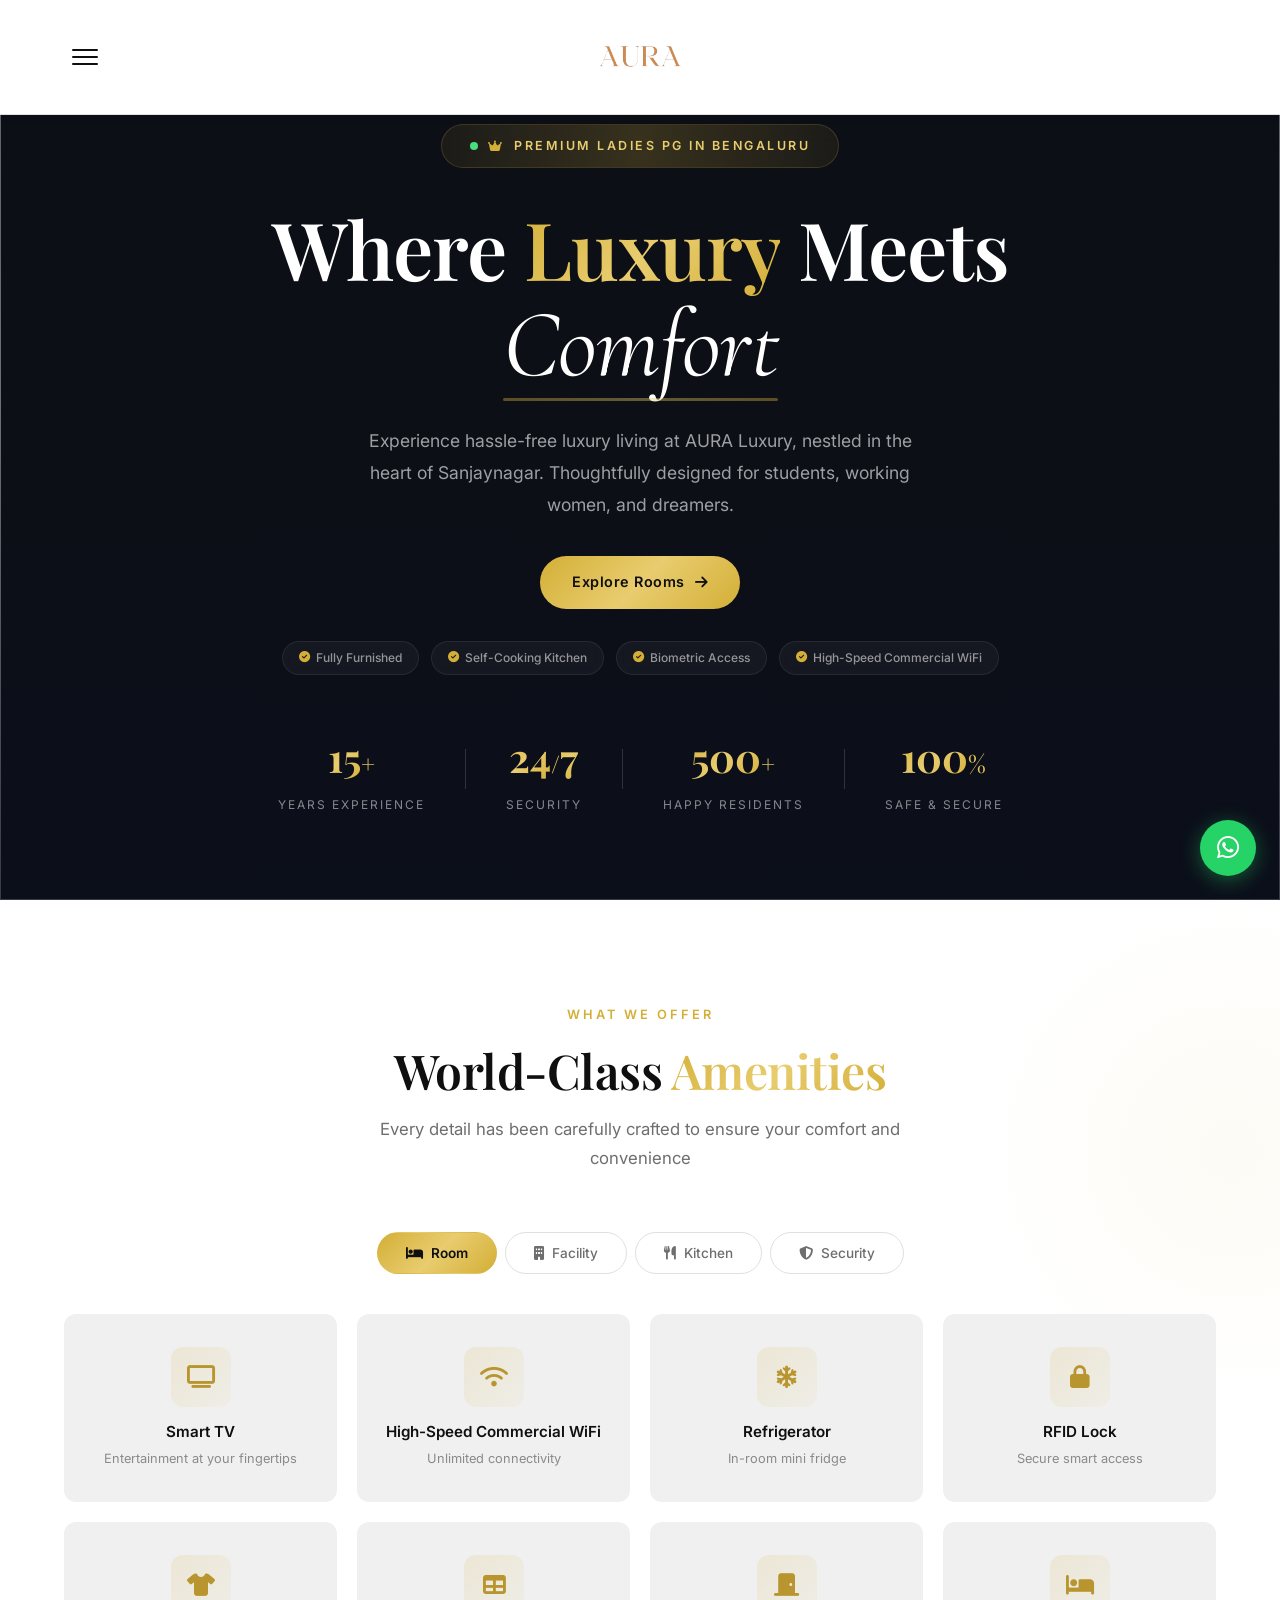
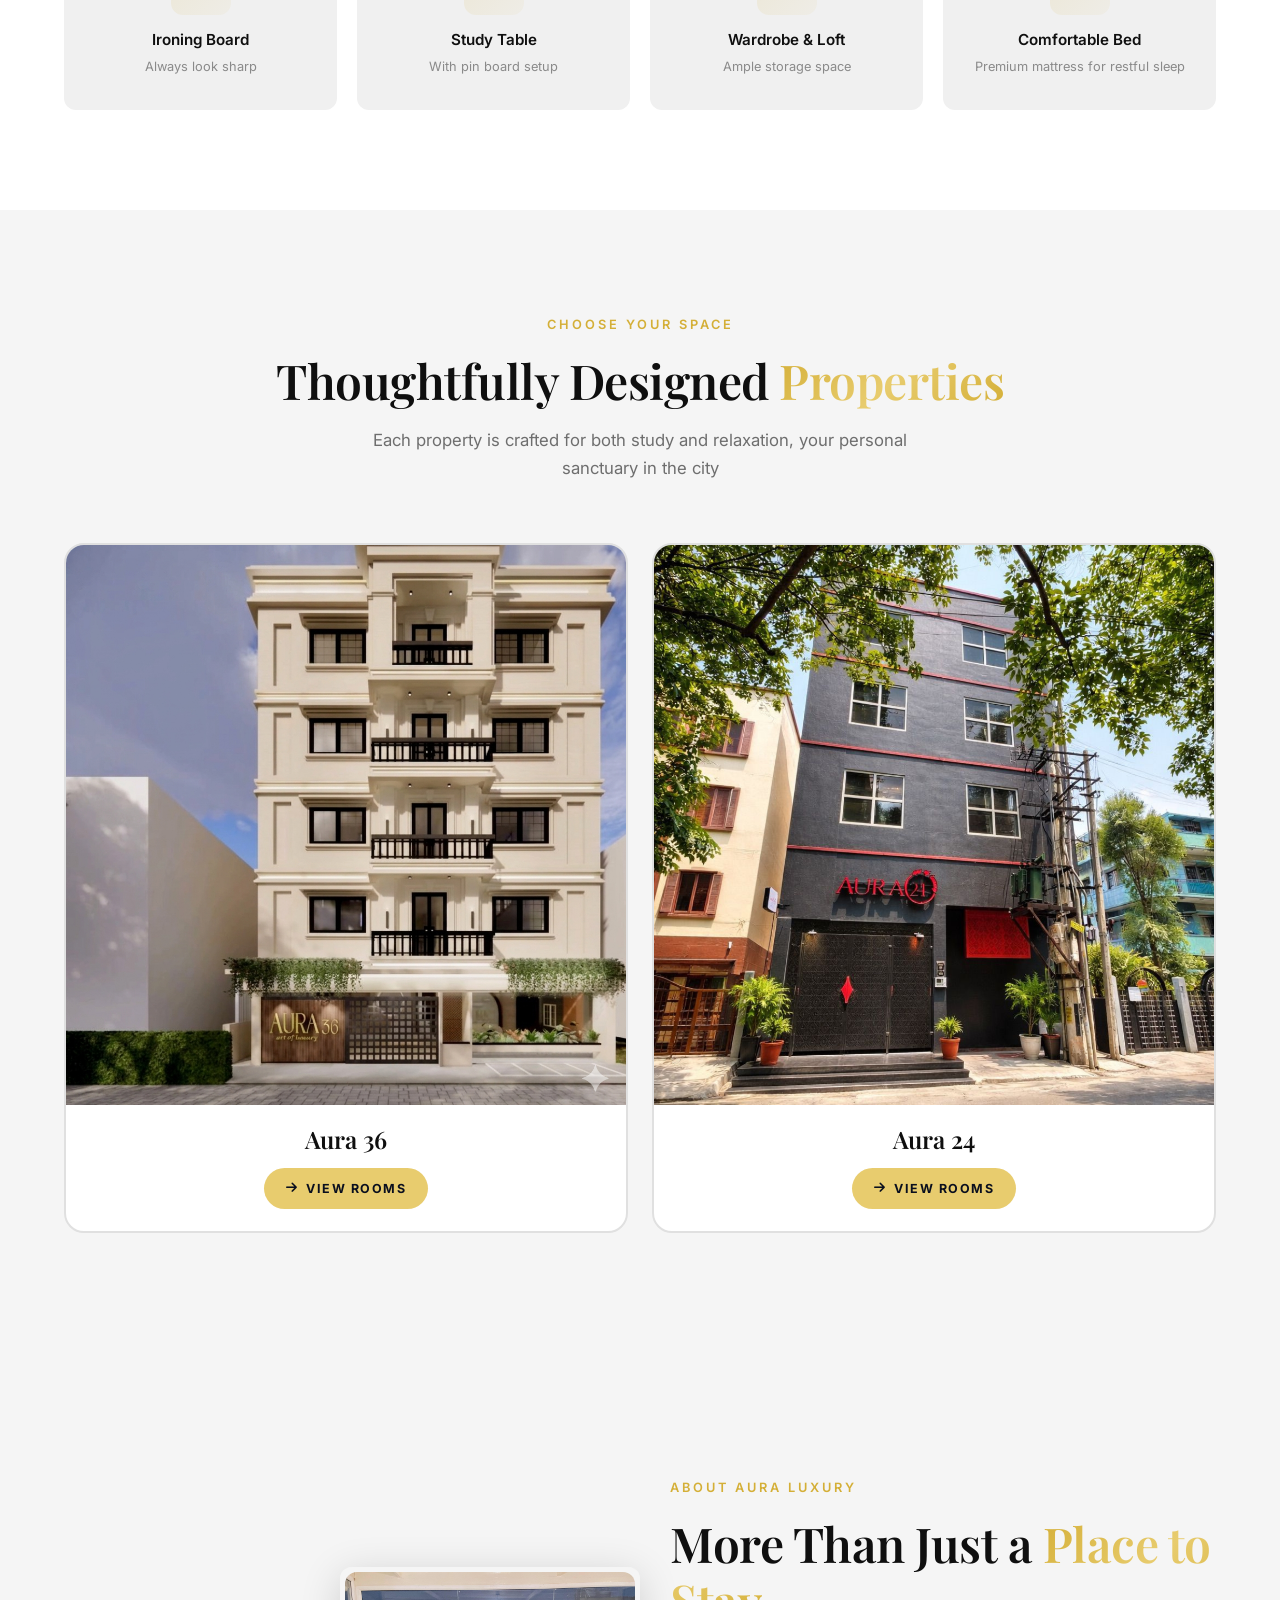
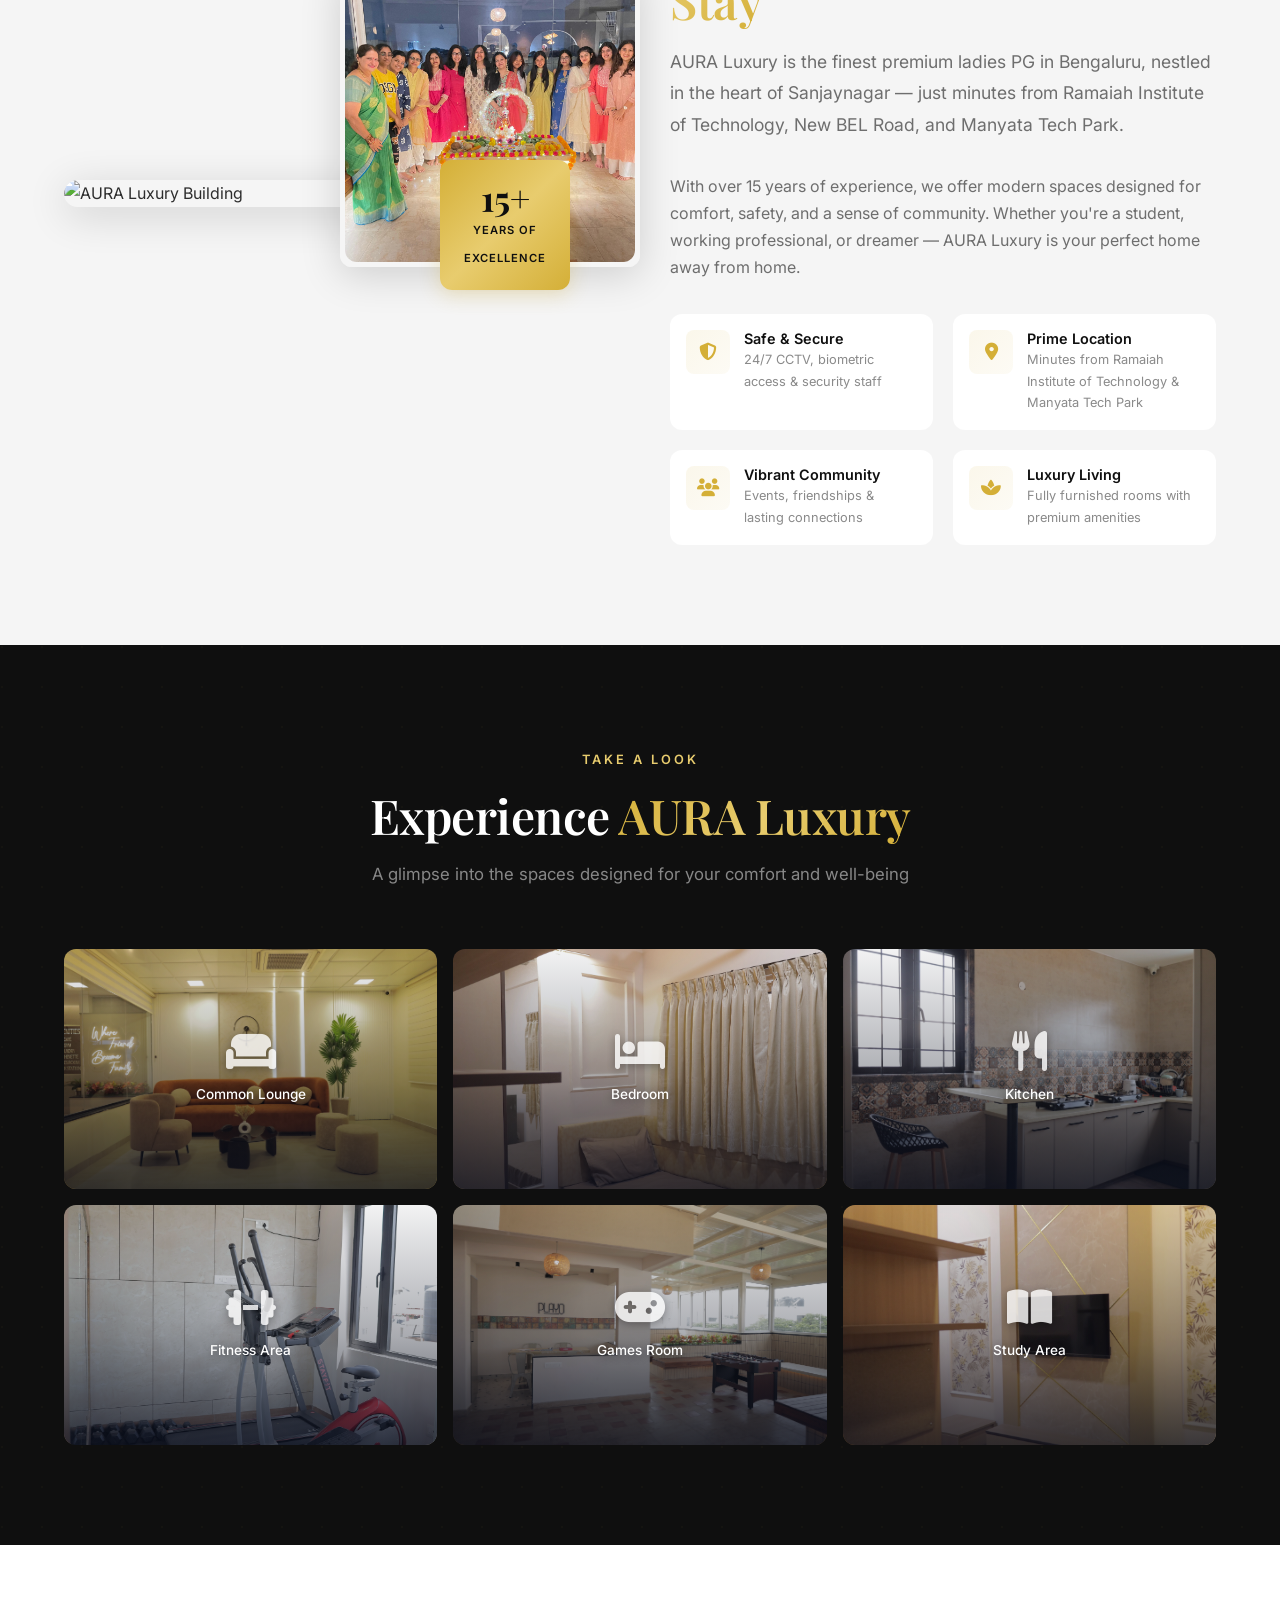
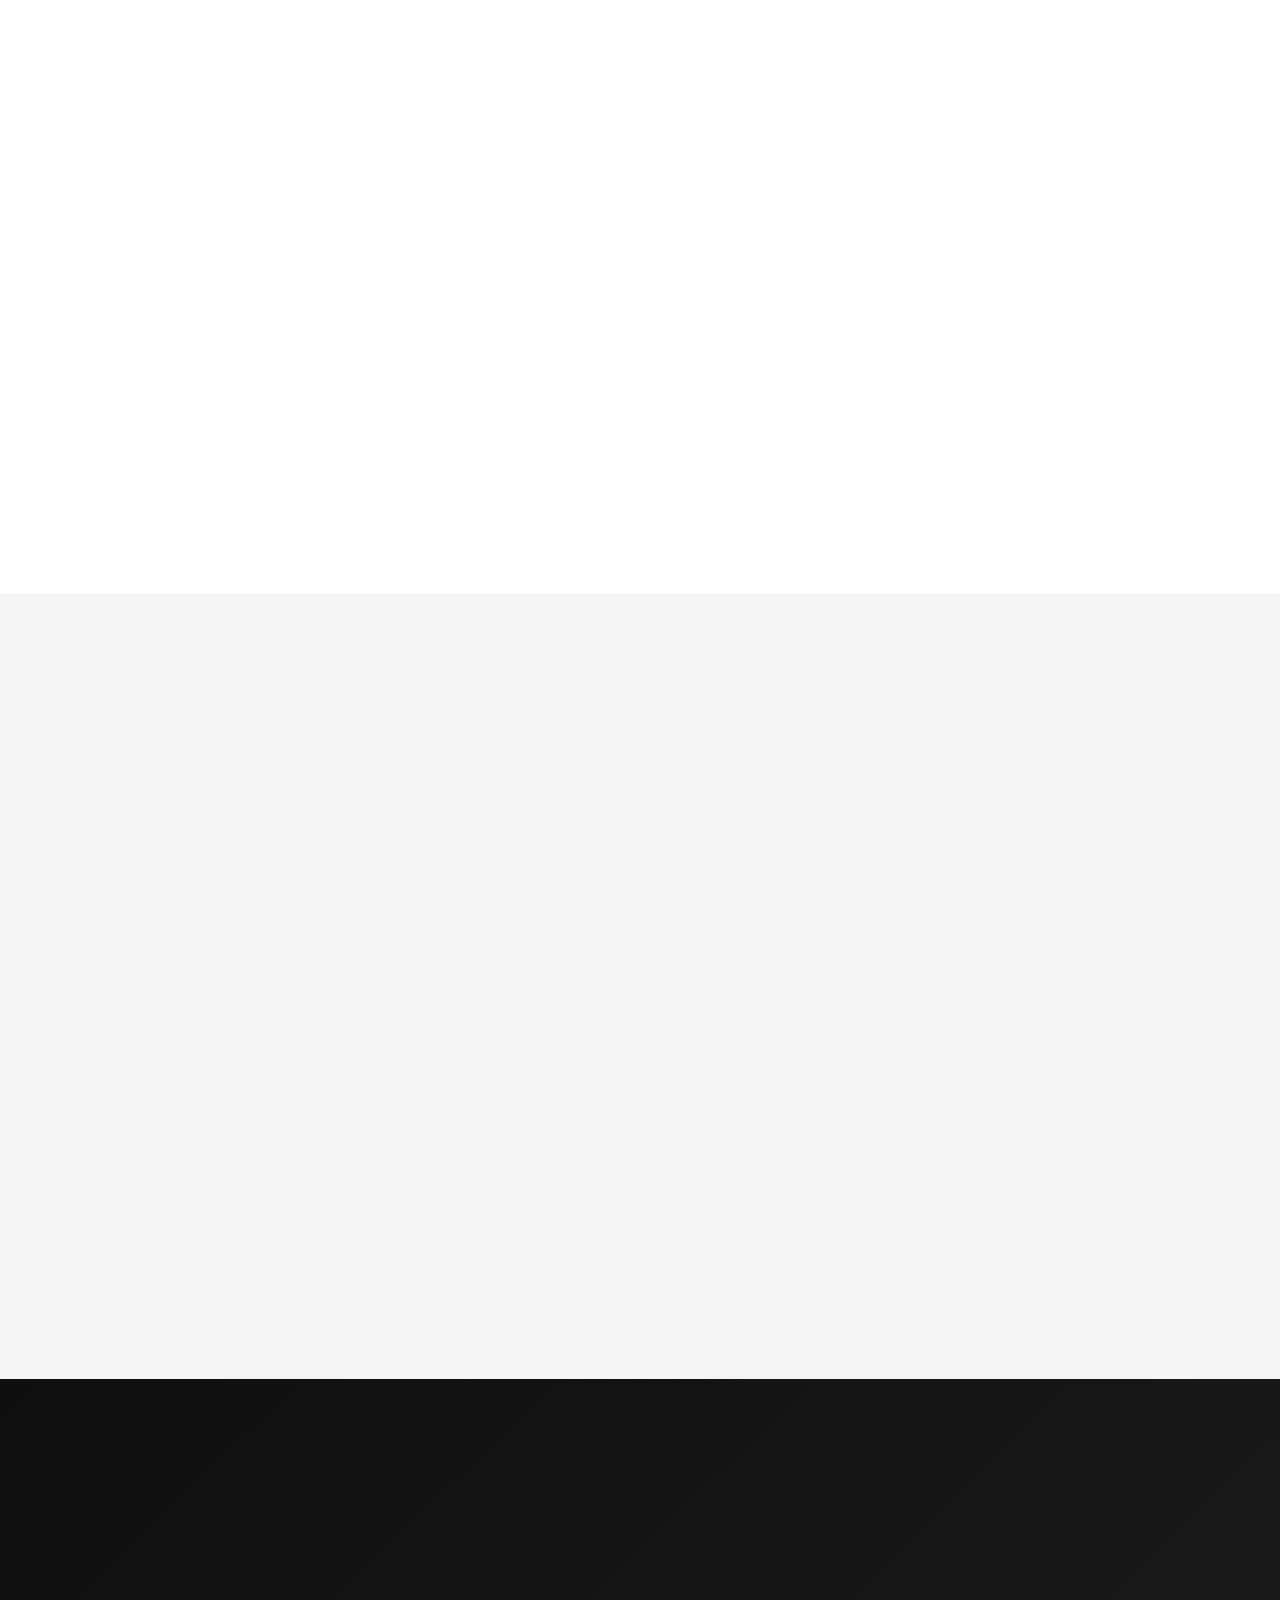
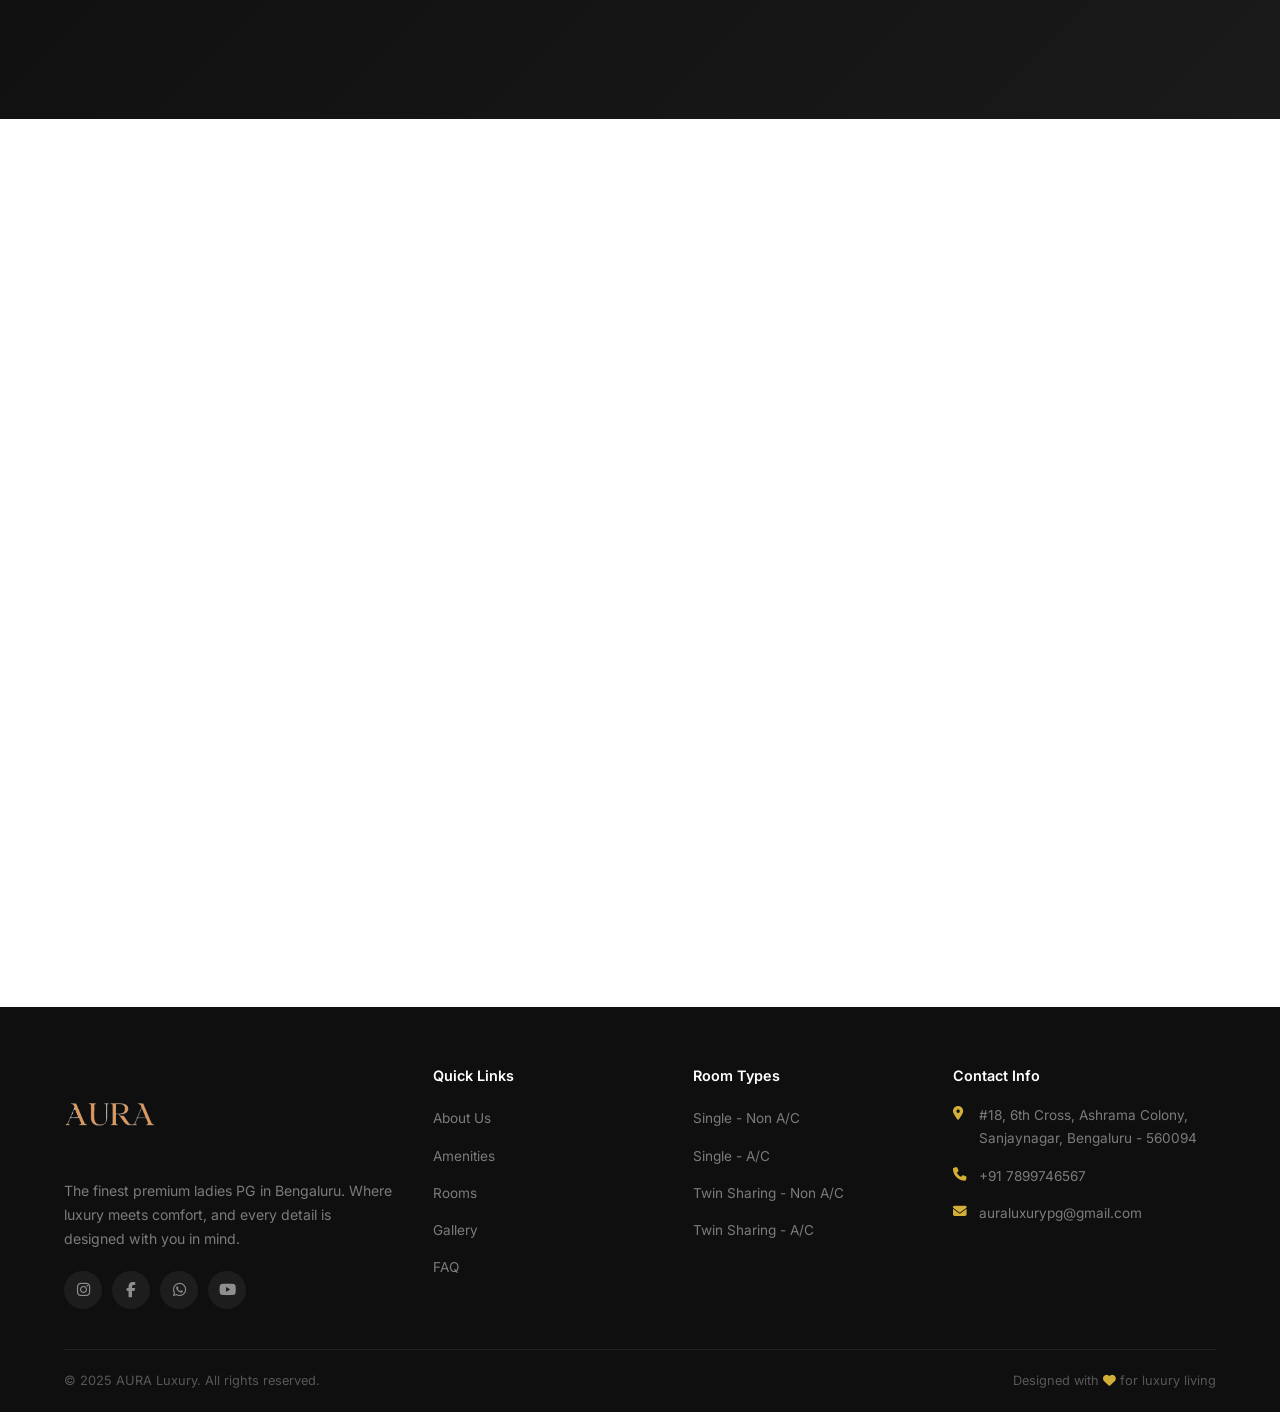
==== index.html @ 0f4ae3c7 "Redesign header: white bg, centered logo, hamburger drawer on left Apply same layout across desktop " ====
<!DOCTYPE html>
<html lang="en">
<head>
    <meta charset="UTF-8">
    <meta name="viewport" content="width=device-width, initial-scale=1.0">
    <title>AURA Luxury — Premium Ladies PG in Bengaluru</title>
    <meta name="description" content="AURA Luxury is the finest premium ladies PG in Sanjaynagar, Bengaluru. Luxury living with modern amenities, 24/7 security, and a vibrant community.">
    <link rel="preconnect" href="https://fonts.googleapis.com">
    <link rel="preconnect" href="https://fonts.gstatic.com" crossorigin>
    <link href="https://fonts.googleapis.com/css2?family=Bodoni+Moda:ital,opsz,wght@0,6..96,400;0,6..96,500;0,6..96,600;0,6..96,700;1,6..96,400;1,6..96,500&family=Playfair+Display:ital,wght@0,400;0,500;0,600;0,700;1,400;1,500&family=Inter:wght@300;400;500;600;700&family=Cormorant+Garamond:ital,wght@0,400;0,500;0,600;1,400;1,500&display=swap" rel="stylesheet">
    <link rel="stylesheet" href="https://cdnjs.cloudflare.com/ajax/libs/font-awesome/6.5.1/css/all.min.css">
    <link rel="icon" type="image/png" href="images/aura-logo.png">
    <link rel="apple-touch-icon" href="images/aura-logo.png">
    <link rel="stylesheet" href="styles.css">
</head>
<body>

    <!-- Preloader -->
    <div id="preloader">
        <div class="preloader-inner">
            <div class="preloader-logo"><img src="images/aura-logo.png" alt="AURA"></div>
            <div class="preloader-bar"><div class="preloader-fill"></div></div>
        </div>
    </div>

    <!-- Floating Nav -->
    <nav id="navbar">
        <div class="nav-container">
            <button class="hamburger" id="hamburger" aria-label="Toggle menu">
                <span></span><span></span><span></span>
            </button>
            <a href="#" class="nav-logo">
                <img src="images/aura-logo.png" alt="AURA 36 — Art of Luxury">
            </a>
            <ul class="nav-links" id="navLinks">
                <li><a href="#home">Home</a></li>
                <li><a href="#amenities">Amenities</a></li>
                <li><a href="#rooms">Rooms</a></li>
                <li><a href="#about">About</a></li>
                <li><a href="#gallery">Gallery</a></li>
                <li><a href="#community">Life @ Aura</a></li>
                <li><a href="#faq">FAQ</a></li>
                <li><a href="#contact" class="nav-cta">Book a Visit</a></li>
            </ul>
        </div>
    </nav>

    <!-- Hero Section -->
    <section id="home" class="hero">
        <div class="hero-slider" aria-hidden="true">
            <div class="hero-slide active">
                <picture>
                    <source media="(max-width: 768px)" srcset="https://cdn.shopify.com/s/files/1/0653/3372/3209/files/1080x1450_aeaec717-155b-4139-9a9c-752e8bb871c5.png?v=1775803017">
                    <img src="https://cdn.shopify.com/s/files/1/0653/3372/3209/files/2000_x_800_px-2.png?v=1775801685" alt="">
                </picture>
            </div>
        </div>
        <div class="hero-content">
            <div class="hero-badge" data-animate="fade-up">
                <span class="hero-badge-dot"></span>
                <i class="fas fa-crown"></i>
                <span>Premium Ladies PG in Bengaluru</span>
            </div>
            <h1 data-animate="fade-up" data-delay="100">
                <span class="hero-line-1">Where <span class="text-gradient">Luxury</span> Meets</span>
                <span class="hero-line-2"><span class="hero-script">Comfort</span></span>
            </h1>
            <p class="hero-subtitle" data-animate="fade-up" data-delay="200">
                Experience hassle-free luxury living at AURA Luxury, nestled in the heart of Sanjaynagar.
                Thoughtfully designed for students, working women, and dreamers.
            </p>
            <div class="hero-actions" data-animate="fade-up" data-delay="300">
                <a href="#rooms" class="btn btn-primary btn-glow">
                    <span>Explore Rooms</span>
                    <i class="fas fa-arrow-right"></i>
                </a>
            </div>

            <!-- Feature Pills Row -->
            <div class="hero-pills" data-animate="fade-up" data-delay="350">
                <div class="hero-pill"><i class="fas fa-check-circle"></i> Fully Furnished</div>
                <div class="hero-pill"><i class="fas fa-check-circle"></i> Self-Cooking Kitchen</div>
                <div class="hero-pill"><i class="fas fa-check-circle"></i> Biometric Access</div>
                <div class="hero-pill"><i class="fas fa-check-circle"></i> High-Speed Commercial WiFi</div>
            </div>

            <div class="hero-stats" data-animate="fade-up" data-delay="400">
                <div class="stat">
                    <span class="stat-number" data-count="15">0</span><span class="stat-plus">+</span>
                    <span class="stat-label">Years Experience</span>
                </div>
                <div class="stat-divider"></div>
                <div class="stat">
                    <span class="stat-number" data-count="24">0</span><span class="stat-slash">/</span><span class="stat-number-static">7</span>
                    <span class="stat-label">Security</span>
                </div>
                <div class="stat-divider"></div>
                <div class="stat">
                    <span class="stat-number" data-count="500">0</span><span class="stat-plus">+</span>
                    <span class="stat-label">Happy Residents</span>
                </div>
                <div class="stat-divider"></div>
                <div class="stat">
                    <span class="stat-number" data-count="100">0</span><span class="stat-plus">%</span>
                    <span class="stat-label">Safe & Secure</span>
                </div>
            </div>
        </div>
    </section>

    <!-- Amenities Section -->
    <section id="amenities" class="section amenities">
        <div class="amenities-bg"></div>
        <div class="container">
            <div class="section-header" data-animate="fade-up">
                <span class="section-tag">What We Offer</span>
                <h2 class="section-title">World-Class <span class="text-gradient">Amenities</span></h2>
                <p class="section-desc">Every detail has been carefully crafted to ensure your comfort and convenience</p>
            </div>

            <div class="amenities-tabs" data-animate="fade-up" data-delay="100">
                <button class="tab-btn active" data-tab="room">
                    <i class="fas fa-bed"></i> Room
                </button>
                <button class="tab-btn" data-tab="facility">
                    <i class="fas fa-building"></i> Facility
                </button>
                <button class="tab-btn" data-tab="kitchen">
                    <i class="fas fa-utensils"></i> Kitchen
                </button>
                <button class="tab-btn" data-tab="security">
                    <i class="fas fa-shield-halved"></i> Security
                </button>
            </div>

            <div class="amenities-content">
                <!-- Room Amenities -->
                <div class="tab-content active" id="tab-room" data-animate="fade-up" data-delay="200">
                    <div class="amenities-grid">
                        <div class="amenity-card">
                            <div class="amenity-icon"><i class="fas fa-tv"></i></div>
                            <h4>Smart TV</h4>
                            <p>Entertainment at your fingertips</p>
                        </div>
                        <div class="amenity-card">
                            <div class="amenity-icon"><i class="fas fa-wifi"></i></div>
                            <h4>High-Speed Commercial WiFi</h4>
                            <p>Unlimited connectivity</p>
                        </div>
                        <div class="amenity-card">
                            <div class="amenity-icon"><i class="fas fa-snowflake"></i></div>
                            <h4>Refrigerator</h4>
                            <p>In-room mini fridge</p>
                        </div>
                        <div class="amenity-card">
                            <div class="amenity-icon"><i class="fas fa-lock"></i></div>
                            <h4>RFID Lock</h4>
                            <p>Secure smart access</p>
                        </div>
                        <div class="amenity-card">
                            <div class="amenity-icon"><i class="fas fa-shirt"></i></div>
                            <h4>Ironing Board</h4>
                            <p>Always look sharp</p>
                        </div>
                        <div class="amenity-card">
                            <div class="amenity-icon"><i class="fas fa-table"></i></div>
                            <h4>Study Table</h4>
                            <p>With pin board setup</p>
                        </div>
                        <div class="amenity-card">
                            <div class="amenity-icon"><i class="fas fa-door-closed"></i></div>
                            <h4>Wardrobe & Loft</h4>
                            <p>Ample storage space</p>
                        </div>
                        <div class="amenity-card">
                            <div class="amenity-icon"><i class="fas fa-bed"></i></div>
                            <h4>Comfortable Bed</h4>
                            <p>Premium mattress for restful sleep</p>
                        </div>
                    </div>
                </div>

                <!-- Facility Amenities -->
                <div class="tab-content" id="tab-facility">
                    <div class="amenities-grid">
                        <div class="amenity-card">
                            <div class="amenity-icon"><i class="fas fa-dumbbell"></i></div>
                            <h4>Mini Gym</h4>
                            <p>Stay fit without leaving home</p>
                        </div>
                        <div class="amenity-card">
                            <div class="amenity-icon"><i class="fas fa-gamepad"></i></div>
                            <h4>Games Room</h4>
                            <p>Ludo, Uno, Chess, Carrom & more</p>
                        </div>
                        <div class="amenity-card">
                            <div class="amenity-icon"><i class="fas fa-mug-hot"></i></div>
                            <h4>Chill-Out Zone</h4>
                            <p>Your own cozy caf&eacute; corner</p>
                        </div>
                        <div class="amenity-card">
                            <div class="amenity-icon"><i class="fas fa-utensils"></i></div>
                            <h4>Cafeteria</h4>
                            <p>Clean dining area for meals</p>
                        </div>
                        <div class="amenity-card">
                            <div class="amenity-icon"><i class="fas fa-jug-detergent"></i></div>
                            <h4>Laundry Room</h4>
                            <p>Washing & ironing facilities</p>
                        </div>
                        <div class="amenity-card">
                            <div class="amenity-icon"><i class="fas fa-bolt"></i></div>
                            <h4>Power Backup</h4>
                            <p>Uninterrupted electricity</p>
                        </div>
                        <div class="amenity-card">
                            <div class="amenity-icon"><i class="fas fa-droplet"></i></div>
                            <h4>24/7 Hot Water</h4>
                            <p>Hot water round the clock</p>
                        </div>
                        <div class="amenity-card">
                            <div class="amenity-icon"><i class="fas fa-filter"></i></div>
                            <h4>Water Softener</h4>
                            <p>Soft, skin-friendly water</p>
                        </div>
                        <div class="amenity-card">
                            <div class="amenity-icon"><i class="fas fa-wifi"></i></div>
                            <h4>High-Speed Commercial WiFi</h4>
                            <p>Unlimited connectivity throughout</p>
                        </div>
                    </div>
                </div>

                <!-- Kitchen Amenities -->
                <div class="tab-content" id="tab-kitchen">
                    <div class="amenities-grid">
                        <div class="amenity-card">
                            <div class="amenity-icon"><i class="fas fa-kitchen-set"></i></div>
                            <h4>Self-Cooking Kitchen</h4>
                            <p>In-room facility at Aura 24</p>
                        </div>
                        <div class="amenity-card">
                            <div class="amenity-icon"><i class="fas fa-fire-burner"></i></div>
                            <h4>Gas Stove</h4>
                            <p>Cook your favorite meals</p>
                        </div>
                        <div class="amenity-card">
                            <div class="amenity-icon"><i class="fas fa-kitchen-set"></i></div>
                            <h4>Basic Utensils</h4>
                            <p>Everything you need</p>
                        </div>
                        <div class="amenity-card">
                            <div class="amenity-icon"><i class="fas fa-snowflake"></i></div>
                            <h4>Refrigerator</h4>
                            <p>Keep food fresh</p>
                        </div>
                        <div class="amenity-card">
                            <div class="amenity-icon"><i class="fas fa-radiation"></i></div>
                            <h4>Microwave Oven</h4>
                            <p>Quick & easy heating</p>
                        </div>
                        <div class="amenity-card">
                            <div class="amenity-icon"><i class="fas fa-mug-saucer"></i></div>
                            <h4>Electric Kettle</h4>
                            <p>Tea & coffee anytime</p>
                        </div>
                        <div class="amenity-card">
                            <div class="amenity-icon"><i class="fas fa-broom"></i></div>
                            <h4>Hygienic Space</h4>
                            <p>Clean & well-maintained</p>
                        </div>
                    </div>
                </div>

                <!-- Security Amenities -->
                <div class="tab-content" id="tab-security">
                    <div class="amenities-grid">
                        <div class="amenity-card">
                            <div class="amenity-icon"><i class="fas fa-video"></i></div>
                            <h4>24/7 CCTV</h4>
                            <p>Complete surveillance coverage</p>
                        </div>
                        <div class="amenity-card">
                            <div class="amenity-icon"><i class="fas fa-fingerprint"></i></div>
                            <h4>Biometric Access</h4>
                            <p>Fingerprint-based entry</p>
                        </div>
                        <div class="amenity-card">
                            <div class="amenity-icon"><i class="fas fa-user-shield"></i></div>
                            <h4>Security Staff</h4>
                            <p>Round-the-clock protection</p>
                        </div>
                        <div class="amenity-card">
                            <div class="amenity-icon"><i class="fas fa-lock"></i></div>
                            <h4>RFID Locks</h4>
                            <p>Smart room security</p>
                        </div>
                    </div>
                </div>
            </div>
        </div>
    </section>

    <!-- Rooms Section -->
    <section id="rooms" class="section rooms">
        <div class="container">
            <div class="section-header" data-animate="fade-up">
                <span class="section-tag">Choose Your Space</span>
                <h2 class="section-title">Thoughtfully Designed <span class="text-gradient">Properties</span></h2>
                <p class="section-desc">Each property is crafted for both study and relaxation, your personal sanctuary in the city</p>
            </div>

            <!-- Property Selector -->
            <div class="property-selector" data-animate="fade-up" data-delay="100">
                <a href="aura-36.html" class="property-tab property-link" data-property="aura-36">
                    <div class="property-tab-image">
                        <img src="images/aura-36/collection-cover.png" alt="Aura 36">
                    </div>
                    <h3>Aura 36</h3>
                    <span class="property-view-btn"><i class="fas fa-arrow-right"></i> View Rooms</span>
                </a>
                <a href="aura-24.html" class="property-tab property-link" data-property="aura-24">
                    <div class="property-tab-image">
                        <img src="images/aura-24/exterior.png" alt="Aura 24">
                    </div>
                    <h3>Aura 24</h3>
                    <span class="property-view-btn"><i class="fas fa-arrow-right"></i> View Rooms</span>
                </a>
            </div>


        </div>
    </section>

    <!-- About Section -->
    <section id="about" class="section about">
        <div class="container">
            <div class="about-grid">
                <div class="about-images" data-animate="fade-right">
                    <div class="about-img-main">
                        <img src="images/about-main.jpg" alt="AURA Luxury Building" loading="lazy" style="width:100%;height:100%;object-fit:cover;border-radius:inherit;">
                    </div>
                    <div class="about-img-accent">
                        <img src="images/about-accent.png" alt="Lounge Area" loading="lazy" style="width:100%;height:100%;object-fit:cover;border-radius:inherit;">
                    </div>
                    <div class="about-experience-badge">
                        <span class="exp-number">15+</span>
                        <span class="exp-text">Years of<br>Excellence</span>
                    </div>
                </div>
                <div class="about-content" data-animate="fade-left">
                    <span class="section-tag">About AURA Luxury</span>
                    <h2 class="section-title">More Than Just a <span class="text-gradient">Place to Stay</span></h2>
                    <p class="about-lead">
                        AURA Luxury is the finest premium ladies PG in Bengaluru, nestled in the heart of Sanjaynagar &mdash; just minutes from Ramaiah Institute of Technology, New BEL Road, and Manyata Tech Park.
                    </p>
                    <p>
                        With over 15 years of experience, we offer modern spaces designed for comfort, safety, and a sense of community. Whether you're a student, working professional, or dreamer &mdash; AURA Luxury is your perfect home away from home.
                    </p>
                    <div class="about-features">
                        <div class="about-feature">
                            <div class="feature-icon"><i class="fas fa-shield-halved"></i></div>
                            <div>
                                <h4>Safe & Secure</h4>
                                <p>24/7 CCTV, biometric access & security staff</p>
                            </div>
                        </div>
                        <div class="about-feature">
                            <div class="feature-icon"><i class="fas fa-location-dot"></i></div>
                            <div>
                                <h4>Prime Location</h4>
                                <p>Minutes from Ramaiah Institute of Technology & Manyata Tech Park</p>
                            </div>
                        </div>
                        <div class="about-feature">
                            <div class="feature-icon"><i class="fas fa-users"></i></div>
                            <div>
                                <h4>Vibrant Community</h4>
                                <p>Events, friendships & lasting connections</p>
                            </div>
                        </div>
                        <div class="about-feature">
                            <div class="feature-icon"><i class="fas fa-spa"></i></div>
                            <div>
                                <h4>Luxury Living</h4>
                                <p>Fully furnished rooms with premium amenities</p>
                            </div>
                        </div>
                    </div>
                </div>
            </div>
        </div>
    </section>

    <!-- Gallery / Visual Section -->
    <section id="gallery" class="section gallery">
        <div class="gallery-bg"></div>
        <div class="container">
            <div class="section-header" data-animate="fade-up">
                <span class="section-tag">Take a Look</span>
                <h2 class="section-title">Experience <span class="text-gradient">AURA Luxury</span></h2>
                <p class="section-desc">A glimpse into the spaces designed for your comfort and well-being</p>
            </div>
            <div class="gallery-grid" data-animate="fade-up" data-delay="100">
                <div class="gallery-item">
                    <div class="img-placeholder img-gallery-1">
                        <i class="fas fa-couch"></i>
                        <span>Common Lounge</span>
                    </div>
                    <div class="gallery-overlay">
                        <h4>Common Lounge</h4>
                        <p>Relax, read, or catch up with friends</p>
                    </div>
                </div>
                <div class="gallery-item">
                    <div class="img-placeholder img-gallery-2">
                        <i class="fas fa-bed"></i>
                        <span>Bedroom</span>
                    </div>
                    <div class="gallery-overlay">
                        <h4>Cozy Bedroom</h4>
                        <p>Your personal sanctuary</p>
                    </div>
                </div>
                <div class="gallery-item">
                    <div class="img-placeholder img-gallery-3">
                        <i class="fas fa-utensils"></i>
                        <span>Kitchen</span>
                    </div>
                    <div class="gallery-overlay">
                        <h4>Self-Cooking Kitchen</h4>
                        <p>Fully equipped for your culinary adventures</p>
                    </div>
                </div>
                <div class="gallery-item">
                    <div class="img-placeholder img-gallery-4">
                        <i class="fas fa-dumbbell"></i>
                        <span>Fitness Area</span>
                    </div>
                    <div class="gallery-overlay">
                        <h4>Mini Gym</h4>
                        <p>Stay active without stepping out</p>
                    </div>
                </div>
                <div class="gallery-item">
                    <div class="img-placeholder img-gallery-5">
                        <i class="fas fa-gamepad"></i>
                        <span>Games Room</span>
                    </div>
                    <div class="gallery-overlay">
                        <h4>Games Room</h4>
                        <p>Ludo, Chess, Carrom & more</p>
                    </div>
                </div>
                <div class="gallery-item">
                    <div class="img-placeholder img-gallery-6">
                        <i class="fas fa-book-open"></i>
                        <span>Study Area</span>
                    </div>
                    <div class="gallery-overlay">
                        <h4>Study Nook</h4>
                        <p>Quiet spaces for focused work</p>
                    </div>
                </div>
            </div>
        </div>
    </section>

    <!-- Community / Life @ Aura -->
    <section id="community" class="section community">
        <div class="container">
            <div class="section-header" data-animate="fade-up">
                <span class="section-tag">Life @ AURA Luxury</span>
                <h2 class="section-title">More Than a <span class="text-gradient">Stay</span></h2>
                <p class="section-desc">Build lasting friendships, create memories, and grow together in our vibrant community</p>
            </div>

            <div class="community-grid">
                <div class="community-card" data-animate="fade-up" data-delay="100">
                    <div class="community-icon">
                        <i class="fas fa-calendar-alt"></i>
                    </div>
                    <h3>Community Events</h3>
                    <p>Regular celebrations, movie nights, and cultural events that bring everyone together and create unforgettable moments.</p>
                </div>
                <div class="community-card" data-animate="fade-up" data-delay="200">
                    <div class="community-icon">
                        <i class="fas fa-heart"></i>
                    </div>
                    <h3>Lasting Friendships</h3>
                    <p>Our spaces are designed to foster connections. From the lounge to the games room, every corner is an opportunity to bond.</p>
                </div>
                <div class="community-card" data-animate="fade-up" data-delay="300">
                    <div class="community-icon">
                        <i class="fas fa-mug-hot"></i>
                    </div>
                    <h3>Cafe Corner</h3>
                    <p>A cozy cafe-like space where you can sip coffee, have conversations, or simply enjoy a quiet moment of your own.</p>
                </div>
                <div class="community-card" data-animate="fade-up" data-delay="400">
                    <div class="community-icon">
                        <i class="fas fa-chess"></i>
                    </div>
                    <h3>Fun & Recreation</h3>
                    <p>Our games room is designed for residents to relax, laugh, and bond with a variety of board games and comfortable seating.</p>
                </div>
            </div>

        </div>
    </section>

    <!-- Reviews Section -->
    <section class="section reviews-section">
        <div class="container">
            <div class="section-header" data-animate="fade-up">
                <span class="section-tag">What Residents Say</span>
                <h2 class="section-title">Hear From Our <span class="text-gradient">Community</span></h2>
            </div>
            <div class="testimonials" data-animate="fade-up" data-delay="200">
                <div class="testimonial-card active" id="testimonial-1">
                    <div class="testimonial-stars">
                        <i class="fas fa-star"></i><i class="fas fa-star"></i><i class="fas fa-star"></i><i class="fas fa-star"></i><i class="fas fa-star"></i>
                    </div>
                    <p>"AURA Luxury truly feels like home. The rooms are beautiful, the kitchen is so convenient, and the community is incredible. Best decision I made when moving to Bangalore!"</p>
                    <div class="testimonial-author">
                        <div class="author-avatar"><i class="fas fa-user"></i></div>
                        <div>
                            <strong>Priya S.</strong>
                            <span>Working Professional</span>
                        </div>
                    </div>
                </div>
                <div class="testimonial-card" id="testimonial-2">
                    <div class="testimonial-stars">
                        <i class="fas fa-star"></i><i class="fas fa-star"></i><i class="fas fa-star"></i><i class="fas fa-star"></i><i class="fas fa-star"></i>
                    </div>
                    <p>"The security and amenities are top-notch. As a student, I feel completely safe and comfortable. The study areas are perfect for focused work, and the games room is great for unwinding."</p>
                    <div class="testimonial-author">
                        <div class="author-avatar"><i class="fas fa-user"></i></div>
                        <div>
                            <strong>Ananya R.</strong>
                            <span>Student at Ramaiah Institute of Technology</span>
                        </div>
                    </div>
                </div>
                <div class="testimonial-card" id="testimonial-3">
                    <div class="testimonial-stars">
                        <i class="fas fa-star"></i><i class="fas fa-star"></i><i class="fas fa-star"></i><i class="fas fa-star"></i><i class="fas fa-star"></i>
                    </div>
                    <p>"The location is perfect &mdash; close to Manyata Tech Park and everything I need. The self-cooking kitchen is a blessing. AURA Luxury has exceeded all my expectations!"</p>
                    <div class="testimonial-author">
                        <div class="author-avatar"><i class="fas fa-user"></i></div>
                        <div>
                            <strong>Meera K.</strong>
                            <span>IT Professional</span>
                        </div>
                    </div>
                </div>
                <div class="testimonial-dots">
                    <button class="dot active" data-slide="1" aria-label="Slide 1"></button>
                    <button class="dot" data-slide="2" aria-label="Slide 2"></button>
                    <button class="dot" data-slide="3" aria-label="Slide 3"></button>
                </div>
            </div>
        </div>
    </section>

    <!-- Location Section -->
    <section class="section location">
        <div class="container">
            <div class="location-grid">
                <div class="location-content" data-animate="fade-right">
                    <span class="section-tag">Our Location</span>
                    <h2 class="section-title">In the Heart of <span class="text-gradient">Bengaluru</span></h2>
                    <p>Strategically located in Sanjaynagar, AURA Luxury puts you at the center of everything that matters.</p>
                    <div class="location-highlights">
                        <div class="location-item">
                            <div class="location-icon"><i class="fas fa-graduation-cap"></i></div>
                            <div>
                                <h4>Ramaiah Institute of Technology</h4>
                                <p>Minutes away from Sandal Wood Metro Station</p>
                            </div>
                        </div>
                        <div class="location-item">
                            <div class="location-icon"><i class="fas fa-building-columns"></i></div>
                            <div>
                                <h4>New BEL Road</h4>
                                <p>Shopping, dining & entertainment</p>
                            </div>
                        </div>
                        <div class="location-item">
                            <div class="location-icon"><i class="fas fa-laptop-code"></i></div>
                            <div>
                                <h4>Manyata Tech Park</h4>
                                <p>Easy commute to the tech hub</p>
                            </div>
                        </div>
                        <div class="location-item">
                            <div class="location-icon"><i class="fas fa-industry"></i></div>
                            <div>
                                <h4>Sandal Soap Factory</h4>
                                <p>Close to Sandal Wood Metro Station</p>
                            </div>
                        </div>
                    </div>
                </div>
                <div class="location-map" data-animate="fade-left">
                    <div class="map-container">
                        <iframe src="https://www.google.com/maps/embed?pb=!1m18!1m12!1m3!1d3887.3!2d77.57!3d13.03!2m3!1f0!2f0!3f0!3m2!1i1024!2i768!4f13.1!3m3!1m2!1s0x0%3A0x0!2zMTPCsDAyJzI0LjAiTiA3N8KwMzQnMTIuMCJF!5e0!3m2!1sen!2sin!4v1" width="100%" height="100%" style="border:0;" allowfullscreen="" loading="lazy" referrerpolicy="no-referrer-when-downgrade" title="AURA Luxury Location"></iframe>
                    </div>
                    <div class="map-address">
                        <i class="fas fa-location-dot"></i>
                        <span>#18, 6th Cross, Ashrama Colony, Sanjaynagar, Bengaluru - 560094</span>
                    </div>
                </div>
            </div>
        </div>
    </section>

    <!-- FAQ Section -->
    <section id="faq" class="section faq">
        <div class="container">
            <div class="section-header" data-animate="fade-up">
                <span class="section-tag">Got Questions?</span>
                <h2 class="section-title">Frequently Asked <span class="text-gradient">Questions</span></h2>
            </div>

            <div class="faq-grid" data-animate="fade-up" data-delay="100">
                <div class="faq-item">
                    <button class="faq-question">
                        <span>Who can stay at AURA Luxury?</span>
                        <i class="fas fa-plus"></i>
                    </button>
                    <div class="faq-answer">
                        <p>AURA Luxury is exclusively for women &mdash; students, working professionals, and anyone looking for a safe, comfortable, and luxury living space in Bengaluru.</p>
                    </div>
                </div>
                <div class="faq-item">
                    <button class="faq-question">
                        <span>What types of rooms are available?</span>
                        <i class="fas fa-plus"></i>
                    </button>
                    <div class="faq-answer">
                        <p>We offer Single Occupancy (A/C & Non-A/C) and Twin Sharing (A/C & Non-A/C) rooms. All rooms come with an attached washroom and are fully furnished.</p>
                    </div>
                </div>
                <div class="faq-item">
                    <button class="faq-question">
                        <span>Is there food available?</span>
                        <i class="fas fa-plus"></i>
                    </button>
                    <div class="faq-answer">
                        <p>AURA Luxury provides a fully equipped self-cooking kitchen with a gas stove, utensils, refrigerator, microwave, and electric kettle. We also have a cafeteria and dining area.</p>
                    </div>
                </div>
                <div class="faq-item">
                    <button class="faq-question">
                        <span>How is the security at AURA Luxury?</span>
                        <i class="fas fa-plus"></i>
                    </button>
                    <div class="faq-answer">
                        <p>Safety is our top priority. We have 24/7 CCTV surveillance, biometric access control, RFID room locks, and round-the-clock security staff to ensure complete safety.</p>
                    </div>
                </div>
                <div class="faq-item">
                    <button class="faq-question">
                        <span>Where is AURA Luxury located?</span>
                        <i class="fas fa-plus"></i>
                    </button>
                    <div class="faq-answer">
                        <p>AURA Luxury is located at #18, 6th Cross, Ashrama Colony, Sanjaynagar, Bengaluru - 560094. We are minutes away from Ramaiah Institute of Technology, New BEL Road, and Manyata Tech Park.</p>
                    </div>
                </div>
                <div class="faq-item">
                    <button class="faq-question">
                        <span>Can I visit before booking?</span>
                        <i class="fas fa-plus"></i>
                    </button>
                    <div class="faq-answer">
                        <p>Absolutely! We encourage you to visit and experience AURA Luxury in person. Contact us to book a convenient time for your visit.</p>
                    </div>
                </div>
            </div>
        </div>
    </section>

    <!-- CTA Section -->
    <section class="section cta-section">
        <div class="cta-bg">
            <div class="cta-gradient"></div>
        </div>
        <div class="container">
            <div class="cta-content" data-animate="fade-up">
                <h2>Ready to Experience <span class="text-gradient-light">Luxury Living</span>?</h2>
                <p>Discover why AURA Luxury is Bengaluru's finest ladies PG</p>
                <div class="cta-actions">
                    <a href="tel:+917899746567" class="btn btn-white">
                        <i class="fas fa-phone"></i>
                        <span>Call Now</span>
                    </a>
                    <a href="https://wa.me/917899746567" class="btn btn-outline-white" target="_blank" rel="noopener">
                        <i class="fab fa-whatsapp"></i>
                        <span>WhatsApp Us</span>
                    </a>
                </div>
            </div>
        </div>
    </section>

    <!-- Contact Section -->
    <section id="contact" class="section contact">
        <div class="container">
            <div class="section-header" data-animate="fade-up">
                <span class="section-tag">Get in Touch</span>
                <h2 class="section-title">Contact <span class="text-gradient">Us</span></h2>
                <p class="section-desc">We'd love to hear from you. Reach out for enquiries, bookings, or just to say hello!</p>
            </div>

            <div class="contact-grid">
                <div class="contact-info" data-animate="fade-right">
                    <div class="contact-card">
                        <div class="contact-icon"><i class="fas fa-location-dot"></i></div>
                        <div>
                            <h4>Our Address</h4>
                            <p>#18, 6th Cross, Ashrama Colony,<br>Sanjaynagar, Bengaluru - 560094</p>
                        </div>
                    </div>
                    <div class="contact-card">
                        <div class="contact-icon"><i class="fas fa-phone"></i></div>
                        <div>
                            <h4>Phone</h4>
                            <p><a href="tel:+917899746567">+91 7899746567</a></p>
                        </div>
                    </div>
                    <div class="contact-card">
                        <div class="contact-icon"><i class="fas fa-envelope"></i></div>
                        <div>
                            <h4>Email</h4>
                            <p><a href="mailto:auraluxurypg@gmail.com">auraluxurypg@gmail.com</a></p>
                        </div>
                    </div>
                    <div class="contact-socials">
                        <a href="#" aria-label="Instagram"><i class="fab fa-instagram"></i></a>
                        <a href="#" aria-label="Facebook"><i class="fab fa-facebook-f"></i></a>
                        <a href="https://wa.me/917899746567" target="_blank" rel="noopener" aria-label="WhatsApp"><i class="fab fa-whatsapp"></i></a>
                        <a href="#" aria-label="YouTube"><i class="fab fa-youtube"></i></a>
                    </div>
                </div>
                <div class="contact-form-wrapper" data-animate="fade-left">
                    <form class="contact-form" id="contactForm">
                        <div class="form-row">
                            <div class="form-group">
                                <label for="name">Full Name</label>
                                <input type="text" id="name" name="name" placeholder="Your name" required>
                            </div>
                            <div class="form-group">
                                <label for="phone">Phone Number</label>
                                <input type="tel" id="phone" name="phone" placeholder="Your phone number" required>
                            </div>
                        </div>
                        <div class="form-group">
                            <label for="property">Select Property</label>
                            <select id="property" name="property" required>
                                <option value="">Select Property</option>
                                <option value="aura-24">Aura 24</option>
                                <option value="aura-36">Aura Luxury</option>
                            </select>
                        </div>
                        <div class="form-group" id="room-type-group" style="display:none;">
                            <label for="room-type">Select Room Type</label>
                            <select id="room-type" name="room-type">
                                <option value="">Select Room Type</option>
                            </select>
                        </div>
                        <div class="form-group">
                            <label for="message">Message</label>
                            <textarea id="message" name="message" rows="4" placeholder="Tell us about yourself and when you'd like to move in..."></textarea>
                        </div>
                        <button type="submit" class="btn btn-primary btn-submit">
                            <span>Send Enquiry</span>
                            <i class="fas fa-paper-plane"></i>
                        </button>
                    </form>
                </div>
            </div>
        </div>
    </section>

    <!-- Footer -->
    <footer class="footer">
        <div class="container">
            <div class="footer-grid">
                <div class="footer-brand">
                    <a href="#" class="footer-logo">
                        <img src="images/aura-logo.png" alt="AURA 36 — Art of Luxury">
                    </a>
                    <p>The finest premium ladies PG in Bengaluru. Where luxury meets comfort, and every detail is designed with you in mind.</p>
                    <div class="footer-socials">
                        <a href="#" aria-label="Instagram"><i class="fab fa-instagram"></i></a>
                        <a href="#" aria-label="Facebook"><i class="fab fa-facebook-f"></i></a>
                        <a href="https://wa.me/917899746567" target="_blank" rel="noopener" aria-label="WhatsApp"><i class="fab fa-whatsapp"></i></a>
                        <a href="#" aria-label="YouTube"><i class="fab fa-youtube"></i></a>
                    </div>
                </div>
                <div class="footer-links">
                    <h4>Quick Links</h4>
                    <ul>
                        <li><a href="#about">About Us</a></li>
                        <li><a href="#amenities">Amenities</a></li>
                        <li><a href="#rooms">Rooms</a></li>
                        <li><a href="#gallery">Gallery</a></li>
                        <li><a href="#faq">FAQ</a></li>
                    </ul>
                </div>
                <div class="footer-links">
                    <h4>Room Types</h4>
                    <ul>
                        <li><a href="#rooms">Single - Non A/C</a></li>
                        <li><a href="#rooms">Single - A/C</a></li>
                        <li><a href="#rooms">Twin Sharing - Non A/C</a></li>
                        <li><a href="#rooms">Twin Sharing - A/C</a></li>
                    </ul>
                </div>
                <div class="footer-contact">
                    <h4>Contact Info</h4>
                    <ul>
                        <li>
                            <i class="fas fa-location-dot"></i>
                            <span>#18, 6th Cross, Ashrama Colony,<br>Sanjaynagar, Bengaluru - 560094</span>
                        </li>
                        <li>
                            <i class="fas fa-phone"></i>
                            <a href="tel:+917899746567">+91 7899746567</a>
                        </li>
                        <li>
                            <i class="fas fa-envelope"></i>
                            <a href="mailto:auraluxurypg@gmail.com">auraluxurypg@gmail.com</a>
                        </li>
                    </ul>
                </div>
            </div>
            <div class="footer-bottom">
                <p>&copy; 2025 AURA Luxury. All rights reserved.</p>
                <p>Designed with <i class="fas fa-heart"></i> for luxury living</p>
            </div>
        </div>
    </footer>

    <!-- WhatsApp Float Button -->
    <a href="https://wa.me/917899746567" class="whatsapp-float" target="_blank" rel="noopener" aria-label="Chat on WhatsApp">
        <i class="fab fa-whatsapp"></i>
    </a>

    <!-- Back to Top -->
    <button id="backToTop" class="back-to-top" aria-label="Back to top">
        <i class="fas fa-arrow-up"></i>
    </button>

    <!-- Room Gallery Lightbox -->
    <div class="gallery-lightbox" id="galleryLightbox" aria-hidden="true">
        <div class="gallery-backdrop"></div>
        <div class="gallery-dialog" role="dialog" aria-modal="true" aria-labelledby="galleryTitle">
            <button class="gallery-close" id="galleryClose" aria-label="Close gallery"><i class="fas fa-times"></i></button>
            <div class="gallery-header">
                <h3 id="galleryTitle">Room Gallery</h3>
                <span class="gallery-counter" id="galleryCounter">1 / 1</span>
            </div>
            <div class="gallery-stage">
                <button class="gallery-nav prev" id="galleryPrev" aria-label="Previous image"><i class="fas fa-chevron-left"></i></button>
                <img class="gallery-main" id="galleryMain" src="" alt="">
                <button class="gallery-nav next" id="galleryNext" aria-label="Next image"><i class="fas fa-chevron-right"></i></button>
            </div>
            <div class="gallery-thumbs" id="galleryThumbs"></div>
        </div>
    </div>

    <script src="script.js"></script>
</body>
</html>
---- styles.css ----
/* ===== CSS Variables ===== */
:root {
    --gold: #D4AF37;
    --gold-light: #E8CC6E;
    --gold-dark: #B8952F;
    --navy: #0F0F0F;
    --navy-light: #1A1A1A;
    --navy-lighter: #2A2A2A;
    --white: #FFFFFF;
    --off-white: #F5F5F5;
    --cream: #FAFAFA;
    --gray-100: #F0F0F0;
    --gray-200: #E0E0E0;
    --gray-300: #C0C0C0;
    --gray-400: #8A8A8A;
    --gray-500: #6E6E6E;
    --gray-600: #4A4A4A;
    --gray-700: #2D2D2D;
    --rose: #D4AF37;
    --rose-light: #FDF6E3;
    --gradient-gold: linear-gradient(135deg, #D4AF37 0%, #E8CC6E 50%, #D4AF37 100%);
    --gradient-dark: linear-gradient(135deg, #0F0F0F 0%, #1A1A1A 100%);
    --gradient-hero: linear-gradient(135deg, #0F0F0F 0%, #141414 40%, #1A1A1A 70%, #111111 100%);
    --shadow-sm: 0 2px 8px rgba(0, 0, 0, 0.08);
    --shadow-md: 0 4px 20px rgba(0, 0, 0, 0.12);
    --shadow-lg: 0 8px 40px rgba(0, 0, 0, 0.16);
    --shadow-xl: 0 20px 60px rgba(0, 0, 0, 0.2);
    --shadow-gold: 0 4px 20px rgba(212, 175, 55, 0.3);
    --radius-sm: 8px;
    --radius-md: 12px;
    --radius-lg: 20px;
    --radius-xl: 28px;
    --transition: all 0.3s cubic-bezier(0.4, 0, 0.2, 1);
    --transition-slow: all 0.6s cubic-bezier(0.4, 0, 0.2, 1);
}

/* ===== Reset & Base ===== */
*, *::before, *::after {
    margin: 0;
    padding: 0;
    box-sizing: border-box;
}

html {
    scroll-behavior: smooth;
    scroll-padding-top: 80px;
    font-size: 16px;
}

body {
    font-family: 'Inter', -apple-system, BlinkMacSystemFont, sans-serif;
    color: var(--gray-700);
    background: var(--white);
    line-height: 1.7;
    overflow-x: hidden;
    -webkit-font-smoothing: antialiased;
    -moz-osx-font-smoothing: grayscale;
}

h1, h2, h3, h4, h5, h6 {
    font-family: 'Playfair Display', Georgia, serif;
    font-weight: 600;
    line-height: 1.2;
    color: var(--navy);
}

a {
    text-decoration: none;
    color: inherit;
    transition: var(--transition);
}

img {
    max-width: 100%;
    display: block;
}

ul {
    list-style: none;
}

.container {
    max-width: 1200px;
    margin: 0 auto;
    padding: 0 24px;
}

.section {
    padding: 100px 0;
    position: relative;
}

/* ===== Text Utilities ===== */
.text-gradient {
    background: var(--gradient-gold);
    -webkit-background-clip: text;
    -webkit-text-fill-color: transparent;
    background-clip: text;
}

.text-gradient-light {
    background: linear-gradient(135deg, #E8CC6E 0%, #FFFFFF 50%, #E8CC6E 100%);
    -webkit-background-clip: text;
    -webkit-text-fill-color: transparent;
    background-clip: text;
}

.section-tag {
    display: inline-block;
    font-family: 'Inter', sans-serif;
    font-size: 0.8rem;
    font-weight: 600;
    letter-spacing: 3px;
    text-transform: uppercase;
    color: var(--gold);
    margin-bottom: 16px;
}

.section-title {
    font-size: clamp(2rem, 4vw, 3rem);
    margin-bottom: 16px;
    letter-spacing: -0.5px;
}

.section-desc {
    font-size: 1.05rem;
    color: var(--gray-500);
    max-width: 560px;
    margin: 0 auto;
}

.section-header {
    text-align: center;
    margin-bottom: 60px;
}

/* ===== Preloader ===== */
#preloader {
    position: fixed;
    inset: 0;
    background: var(--navy);
    display: flex;
    align-items: center;
    justify-content: center;
    z-index: 10000;
    transition: opacity 0.6s ease, visibility 0.6s ease;
}

#preloader.loaded {
    opacity: 0;
    visibility: hidden;
}

.preloader-inner {
    text-align: center;
}

.preloader-logo {
    margin-bottom: 30px;
    display: flex;
    justify-content: center;
}

.preloader-logo img {
    height: 170px;
    width: auto;
    display: block;
    filter: brightness(1.1);
}

.preloader-bar {
    width: 200px;
    height: 2px;
    background: rgba(255, 255, 255, 0.1);
    border-radius: 2px;
    overflow: hidden;
}

.preloader-fill {
    width: 0;
    height: 100%;
    background: var(--gradient-gold);
    border-radius: 2px;
    animation: preloaderFill 1.5s ease forwards;
}

@keyframes preloaderFill {
    to { width: 100%; }
}

/* ===== Navbar ===== */
#navbar {
    position: fixed;
    top: 0;
    left: 0;
    right: 0;
    z-index: 1000;
    padding: 12px 0;
    background: var(--white);
    border-bottom: 1px solid var(--gray-200);
    box-shadow: 0 2px 12px rgba(0, 0, 0, 0.06);
    transition: var(--transition);
}

#navbar.scrolled {
    padding: 8px 0;
    box-shadow: 0 4px 16px rgba(0, 0, 0, 0.08);
}

.nav-container {
    max-width: 1200px;
    margin: 0 auto;
    padding: 0 24px;
    display: grid;
    grid-template-columns: 1fr auto 1fr;
    align-items: center;
}

.nav-logo {
    display: flex;
    align-items: center;
    gap: 2px;
    line-height: 0;
    grid-column: 2;
    justify-self: center;
}

.nav-logo img {
    height: 90px;
    width: auto;
    display: block;
    transition: opacity 0.25s ease;
}

#navbar.scrolled .nav-logo img {
    height: 72px;
}

.nav-logo:hover img {
    opacity: 0.85;
}

.logo-text {
    font-family: 'Bodoni Moda', serif;
    font-size: 1.8rem;
    font-weight: 700;
    background: var(--gradient-gold);
    -webkit-background-clip: text;
    -webkit-text-fill-color: transparent;
    background-clip: text;
    letter-spacing: 5px;
}

.logo-sub {
    font-family: 'Bodoni Moda', serif;
    font-size: 0.55rem;
    font-weight: 400;
    color: var(--gold-light);
    letter-spacing: 4px;
    text-transform: uppercase;
}

.nav-links {
    display: none;
    position: fixed;
    top: 0;
    left: 0;
    right: 0;
    bottom: 0;
    background: rgba(15, 15, 15, 0.98);
    flex-direction: column;
    justify-content: center;
    align-items: center;
    gap: 24px;
    z-index: 998;
    backdrop-filter: blur(20px);
    -webkit-backdrop-filter: blur(20px);
}

.nav-links.open {
    display: flex;
}

.nav-links li a {
    font-size: 1.2rem;
    font-weight: 500;
    color: var(--white);
    letter-spacing: 0.5px;
    position: relative;
    padding: 4px 0;
}

.nav-links li a::after {
    content: '';
    position: absolute;
    bottom: -2px;
    left: 0;
    width: 0;
    height: 2px;
    background: var(--gradient-gold);
    transition: width 0.3s ease;
}

.nav-links li a:hover {
    color: var(--white);
}

.nav-links li a:hover::after {
    width: 100%;
}

.nav-cta {
    background: var(--gradient-gold) !important;
    -webkit-background-clip: unset !important;
    -webkit-text-fill-color: var(--navy) !important;
    background-clip: unset !important;
    color: var(--navy) !important;
    padding: 10px 24px !important;
    border-radius: 50px !important;
    font-weight: 600 !important;
    letter-spacing: 0.5px !important;
}

.nav-cta::after {
    display: none !important;
}

.nav-cta:hover {
    transform: translateY(-2px);
    box-shadow: var(--shadow-gold);
}

.hamburger {
    display: flex;
    background: none;
    border: none;
    cursor: pointer;
    padding: 8px;
    flex-direction: column;
    gap: 5px;
    grid-column: 1;
    justify-self: start;
    z-index: 999;
}

.hamburger span {
    display: block;
    width: 26px;
    height: 2px;
    background: var(--navy);
    transition: var(--transition);
    border-radius: 2px;
}

.hamburger.active span {
    background: var(--white);
}

.hamburger.active span:nth-child(1) {
    transform: rotate(45deg) translate(5px, 5px);
}

.hamburger.active span:nth-child(2) {
    opacity: 0;
}

.hamburger.active span:nth-child(3) {
    transform: rotate(-45deg) translate(5px, -5px);
}

/* ===== Hero Section ===== */
.hero {
    min-height: 100vh;
    display: flex;
    align-items: center;
    justify-content: center;
    position: relative;
    overflow: hidden;
    padding: 120px 24px 80px;
    background: var(--navy);
}

.hero-slider {
    position: absolute;
    inset: 0;
    z-index: 0;
    overflow: hidden;
}

.hero-slide {
    position: absolute;
    inset: 0;
    opacity: 0;
    transition: opacity 1.2s ease-in-out;
}

.hero-slide.active {
    opacity: 1;
}

.hero-slide picture,
.hero-slide img {
    display: block;
    width: 100%;
    height: 100%;
    object-fit: cover;
}

.hero::before {
    content: '';
    position: absolute;
    inset: 0;
    z-index: 1;
    background: linear-gradient(180deg, rgba(10, 15, 30, 0.55) 0%, rgba(10, 15, 30, 0.45) 45%, rgba(10, 15, 30, 0.75) 100%);
    pointer-events: none;
}

.hero-content {
    position: relative;
    z-index: 2;
    text-align: center;
    max-width: 800px;
    margin: 0 auto;
}

.hero-badge {
    display: inline-flex;
    align-items: center;
    gap: 10px;
    background: rgba(212, 175, 55, 0.08);
    border: 1px solid rgba(212, 175, 55, 0.2);
    border-radius: 50px;
    padding: 10px 28px;
    margin-bottom: 36px;
    font-size: 0.78rem;
    font-weight: 600;
    color: var(--gold-light);
    letter-spacing: 2.5px;
    text-transform: uppercase;
    backdrop-filter: blur(10px);
    position: relative;
    overflow: hidden;
}

.hero-badge::before {
    content: '';
    position: absolute;
    inset: 0;
    background: linear-gradient(90deg, transparent, rgba(212, 175, 55, 0.15), transparent);
    animation: badgeShimmer 3s ease-in-out infinite;
}

@keyframes badgeShimmer {
    0% { transform: translateX(-100%); }
    100% { transform: translateX(100%); }
}

.hero-badge-dot {
    width: 8px;
    height: 8px;
    background: #4ADE80;
    border-radius: 50%;
    animation: dotPulse 2s ease-in-out infinite;
    position: relative;
    z-index: 1;
}

@keyframes dotPulse {
    0%, 100% { box-shadow: 0 0 0 0 rgba(74, 222, 128, 0.4); }
    50% { box-shadow: 0 0 0 6px rgba(74, 222, 128, 0); }
}

.hero-badge i {
    color: var(--gold);
    font-size: 0.75rem;
    position: relative;
    z-index: 1;
}

.hero-badge span {
    position: relative;
    z-index: 1;
}

.hero h1 {
    font-size: clamp(2.8rem, 6.5vw, 5rem);
    color: var(--white);
    margin-bottom: 28px;
    letter-spacing: -1px;
    line-height: 1.1;
}

.hero-line-1 {
    display: block;
    opacity: 0;
    animation: heroLineIn 0.8s ease forwards 0.5s;
}

.hero-line-2 {
    display: block;
    opacity: 0;
    animation: heroLineIn 0.8s ease forwards 0.8s;
}

@keyframes heroLineIn {
    from { opacity: 0; transform: translateY(20px); filter: blur(4px); }
    to { opacity: 1; transform: translateY(0); filter: blur(0); }
}

.hero-script {
    font-family: 'Cormorant Garamond', serif;
    font-style: italic;
    font-weight: 400;
    font-size: 1.2em;
    position: relative;
}

.hero-script::after {
    content: '';
    position: absolute;
    bottom: 2px;
    left: 0;
    width: 100%;
    height: 3px;
    background: var(--gradient-gold);
    opacity: 0.4;
    border-radius: 2px;
}

.hero-subtitle {
    font-size: 1.1rem;
    color: rgba(255, 255, 255, 0.6);
    max-width: 580px;
    margin: 0 auto 36px;
    line-height: 1.8;
}

.hero-actions {
    display: flex;
    align-items: center;
    justify-content: center;
    gap: 16px;
    margin-bottom: 32px;
    flex-wrap: wrap;
}

.btn-glow {
    position: relative;
}

.btn-glow::after {
    content: '';
    position: absolute;
    inset: -2px;
    border-radius: 50px;
    background: var(--gradient-gold);
    opacity: 0;
    z-index: -1;
    filter: blur(12px);
    transition: opacity 0.3s ease;
}

.btn-glow:hover::after {
    opacity: 0.6;
}

/* Hero Feature Pills */
.hero-pills {
    display: flex;
    align-items: center;
    justify-content: center;
    gap: 12px;
    flex-wrap: wrap;
    margin-bottom: 48px;
}

.hero-pill {
    display: inline-flex;
    align-items: center;
    gap: 6px;
    padding: 6px 16px;
    background: rgba(255, 255, 255, 0.04);
    border: 1px solid rgba(255, 255, 255, 0.08);
    border-radius: 50px;
    font-size: 0.75rem;
    font-weight: 500;
    color: rgba(255, 255, 255, 0.55);
    backdrop-filter: blur(4px);
    transition: var(--transition);
}

.hero-pill i {
    color: var(--gold);
    font-size: 0.7rem;
}

.hero-pill:hover {
    background: rgba(212, 175, 55, 0.1);
    border-color: rgba(212, 175, 55, 0.2);
    color: rgba(255, 255, 255, 0.8);
}

/* ===== Buttons ===== */
.btn {
    display: inline-flex;
    align-items: center;
    gap: 10px;
    padding: 14px 32px;
    border-radius: 50px;
    font-family: 'Inter', sans-serif;
    font-size: 0.9rem;
    font-weight: 600;
    letter-spacing: 0.5px;
    cursor: pointer;
    border: none;
    transition: var(--transition);
    position: relative;
    overflow: hidden;
}

.btn-primary {
    background: var(--gradient-gold);
    color: var(--navy);
}

.btn-primary:hover {
    transform: translateY(-3px);
    box-shadow: var(--shadow-gold);
}

.btn-primary i {
    transition: transform 0.3s ease;
}

.btn-primary:hover i {
    transform: translateX(4px);
}

.btn-outline {
    background: transparent;
    color: var(--white);
    border: 1.5px solid rgba(255, 255, 255, 0.3);
}

.btn-outline:hover {
    border-color: var(--gold-light);
    color: var(--gold-light);
    transform: translateY(-3px);
}

.btn-white {
    background: var(--white);
    color: var(--navy);
}

.btn-white:hover {
    transform: translateY(-3px);
    box-shadow: var(--shadow-lg);
}

.btn-outline-white {
    background: transparent;
    color: var(--white);
    border: 1.5px solid rgba(255, 255, 255, 0.4);
}

.btn-outline-white:hover {
    background: rgba(255, 255, 255, 0.1);
    border-color: var(--white);
    transform: translateY(-3px);
}

/* ===== Hero Stats ===== */
.hero-stats {
    display: flex;
    align-items: center;
    justify-content: center;
    gap: 40px;
    flex-wrap: wrap;
}

.stat {
    text-align: center;
}

.stat-number {
    font-family: 'Playfair Display', serif;
    font-size: 2.5rem;
    font-weight: 700;
    background: var(--gradient-gold);
    -webkit-background-clip: text;
    -webkit-text-fill-color: transparent;
    background-clip: text;
}

.stat-plus, .stat-slash {
    font-family: 'Playfair Display', serif;
    font-size: 1.5rem;
    background: var(--gradient-gold);
    -webkit-background-clip: text;
    -webkit-text-fill-color: transparent;
    background-clip: text;
}

.stat-number-static {
    font-family: 'Playfair Display', serif;
    font-size: 2.5rem;
    font-weight: 700;
    background: var(--gradient-gold);
    -webkit-background-clip: text;
    -webkit-text-fill-color: transparent;
    background-clip: text;
}

.stat-label {
    display: block;
    font-size: 0.75rem;
    color: rgba(255, 255, 255, 0.5);
    text-transform: uppercase;
    letter-spacing: 2px;
    margin-top: 4px;
}

.stat-divider {
    width: 1px;
    height: 40px;
    background: rgba(255, 255, 255, 0.15);
}

/* ===== Scroll Indicator ===== */
.hero-scroll {
    position: absolute;
    bottom: 40px;
    left: 50%;
    transform: translateX(-50%);
    z-index: 2;
}

.hero-scroll a {
    display: flex;
    flex-direction: column;
    align-items: center;
    gap: 8px;
    color: rgba(255, 255, 255, 0.4);
    font-size: 0.7rem;
    letter-spacing: 2px;
    text-transform: uppercase;
}

.scroll-indicator {
    width: 24px;
    height: 40px;
    border: 2px solid rgba(255, 255, 255, 0.2);
    border-radius: 12px;
    display: flex;
    justify-content: center;
    padding-top: 8px;
}

.scroll-dot {
    width: 4px;
    height: 8px;
    background: var(--gold);
    border-radius: 4px;
    animation: scrollBounce 2s ease-in-out infinite;
}

@keyframes scrollBounce {
    0%, 100% { transform: translateY(0); opacity: 1; }
    50% { transform: translateY(12px); opacity: 0.3; }
}

/* ===== About Section ===== */
.about {
    background: var(--off-white);
}

.about-grid {
    display: grid;
    grid-template-columns: 1fr 1fr;
    gap: 60px;
    align-items: center;
}

.about-images {
    position: relative;
    padding-bottom: 30px;
}

.about-img-main {
    border-radius: var(--radius-lg);
    overflow: hidden;
    box-shadow: var(--shadow-lg);
}

.about-img-accent {
    position: absolute;
    bottom: -30px;
    right: -30px;
    width: 55%;
    border-radius: var(--radius-md);
    overflow: hidden;
    border: 5px solid var(--off-white);
    box-shadow: var(--shadow-lg);
}

.about-experience-badge {
    position: absolute;
    top: -20px;
    right: 40px;
    background: var(--gradient-gold);
    color: var(--navy);
    padding: 20px 24px;
    border-radius: var(--radius-md);
    text-align: center;
    box-shadow: var(--shadow-gold);
}

.exp-number {
    display: block;
    font-family: 'Playfair Display', serif;
    font-size: 2.2rem;
    font-weight: 700;
    line-height: 1;
}

.exp-text {
    font-size: 0.7rem;
    font-weight: 600;
    text-transform: uppercase;
    letter-spacing: 1px;
    line-height: 1.3;
}

.about-lead {
    font-size: 1.1rem;
    color: var(--gray-600);
    margin-bottom: 16px;
    line-height: 1.8;
}

.about-content p {
    color: var(--gray-500);
    margin-bottom: 32px;
}

.about-features {
    display: grid;
    grid-template-columns: 1fr 1fr;
    gap: 20px;
}

.about-feature {
    display: flex;
    gap: 14px;
    align-items: flex-start;
    padding: 16px;
    background: var(--white);
    border-radius: var(--radius-md);
    transition: var(--transition);
}

.about-feature:hover {
    transform: translateY(-4px);
    box-shadow: var(--shadow-md);
}

.feature-icon {
    width: 44px;
    height: 44px;
    min-width: 44px;
    background: linear-gradient(135deg, rgba(212, 175, 55, 0.1), rgba(212, 175, 55, 0.05));
    border-radius: var(--radius-sm);
    display: flex;
    align-items: center;
    justify-content: center;
    color: var(--gold);
    font-size: 1.1rem;
}

.about-feature h4 {
    font-family: 'Inter', sans-serif;
    font-size: 0.9rem;
    font-weight: 600;
    margin-bottom: 2px;
}

.about-feature p {
    font-size: 0.8rem !important;
    color: var(--gray-400) !important;
    margin-bottom: 0 !important;
}

/* ===== Image Placeholders ===== */
.img-placeholder {
    width: 100%;
    aspect-ratio: 4/3;
    display: flex;
    flex-direction: column;
    align-items: center;
    justify-content: center;
    gap: 12px;
    color: rgba(255, 255, 255, 0.7);
    font-size: 0.85rem;
    font-weight: 500;
}

.img-placeholder i {
    font-size: 2.5rem;
    opacity: 0.8;
}

.img-placeholder-1 {
    background: linear-gradient(135deg, #2A2A2A, #1A1A1A);
    aspect-ratio: 4/5;
}

.img-placeholder-2 {
    background: linear-gradient(135deg, #D4AF37, #B8952F);
    aspect-ratio: 1/1;
}

.img-placeholder-room {
    background: linear-gradient(135deg, #1A1A1A, #2A2A2A);
    aspect-ratio: 16/10;
}

.img-placeholder-room-2 {
    background: linear-gradient(135deg, #D4AF37, #B8952F);
    aspect-ratio: 16/10;
}

.img-placeholder-room-3 {
    background: linear-gradient(135deg, #2A2A2A, #333333);
    aspect-ratio: 16/10;
}

.img-placeholder-room-4 {
    background: linear-gradient(135deg, #1A1A1A, #0F0F0F);
    aspect-ratio: 16/10;
}

.gallery-item .img-placeholder {
    background-size: cover;
    background-position: center;
    background-repeat: no-repeat;
    position: relative;
}
.gallery-item .img-placeholder::after {
    content: '';
    position: absolute;
    inset: 0;
    background: linear-gradient(180deg, rgba(10, 15, 30, 0.05) 0%, rgba(10, 15, 30, 0.35) 55%, rgba(10, 15, 30, 0.75) 100%);
    transition: opacity 0.4s ease;
    pointer-events: none;
}
.gallery-item .img-placeholder i,
.gallery-item .img-placeholder span {
    position: relative;
    z-index: 1;
    color: #fff;
    text-shadow: 0 2px 8px rgba(0, 0, 0, 0.4);
}
.gallery-item:hover .img-placeholder::after {
    opacity: 0.35;
}

.img-gallery-1 {
    background-image: url('images/aura-36/wb2.webp');
    aspect-ratio: auto;
    height: 100%;
}

.img-gallery-2 {
    background-image: url('images/aura-36/wb17.webp');
    aspect-ratio: auto;
    height: 100%;
}

.img-gallery-3 {
    background-image: url('images/aura-36/wb7.webp');
    aspect-ratio: auto;
    height: 100%;
}

.img-gallery-4 {
    background-image: url('images/aura-36/wb12.webp');
    aspect-ratio: auto;
    height: 100%;
}

.img-gallery-5 {
    background-image: url('images/aura-36/wb9.webp');
    aspect-ratio: auto;
    height: 100%;
}

.img-gallery-6 {
    background-image: url('images/aura-36/wb18.webp');
    aspect-ratio: auto;
    height: 100%;
}

/* ===== Amenities Section ===== */
.amenities {
    background: var(--white);
    position: relative;
    overflow: hidden;
}

.amenities-bg {
    position: absolute;
    top: 0;
    right: -200px;
    width: 500px;
    height: 500px;
    background: radial-gradient(circle, rgba(212, 175, 55, 0.05) 0%, transparent 70%);
    border-radius: 50%;
    pointer-events: none;
}

.amenities-tabs {
    display: flex;
    align-items: center;
    justify-content: center;
    gap: 8px;
    margin-bottom: 40px;
    flex-wrap: wrap;
}

.tab-btn {
    display: inline-flex;
    align-items: center;
    gap: 8px;
    padding: 12px 28px;
    border: 1.5px solid var(--gray-200);
    border-radius: 50px;
    background: transparent;
    font-family: 'Inter', sans-serif;
    font-size: 0.85rem;
    font-weight: 500;
    color: var(--gray-500);
    cursor: pointer;
    transition: var(--transition);
}

.tab-btn:hover {
    border-color: var(--gold);
    color: var(--gold);
}

.tab-btn.active {
    background: var(--gradient-gold);
    border-color: transparent;
    color: var(--navy);
    font-weight: 600;
}

.tab-content {
    display: none;
}

.tab-content.active {
    display: block;
    animation: fadeInTab 0.5s ease;
}

@keyframes fadeInTab {
    from { opacity: 0; transform: translateY(10px); }
    to { opacity: 1; transform: translateY(0); }
}

.amenities-grid {
    display: grid;
    grid-template-columns: repeat(4, 1fr);
    gap: 20px;
}

.amenity-card {
    text-align: center;
    padding: 32px 20px;
    border-radius: var(--radius-md);
    background: var(--gray-100);
    transition: var(--transition);
    border: 1px solid transparent;
}

.amenity-card:hover {
    transform: translateY(-6px);
    box-shadow: var(--shadow-md);
    background: var(--white);
    border-color: rgba(212, 175, 55, 0.2);
}

.amenity-icon {
    width: 60px;
    height: 60px;
    margin: 0 auto 16px;
    background: linear-gradient(135deg, rgba(212, 175, 55, 0.15), rgba(212, 175, 55, 0.05));
    border-radius: var(--radius-md);
    display: flex;
    align-items: center;
    justify-content: center;
    font-size: 1.4rem;
    color: var(--gold-dark);
    transition: var(--transition);
}

.amenity-card:hover .amenity-icon {
    background: var(--gradient-gold);
    color: var(--navy);
    transform: scale(1.1);
}

.amenity-card h4 {
    font-family: 'Inter', sans-serif;
    font-size: 0.95rem;
    font-weight: 600;
    margin-bottom: 6px;
}

.amenity-card p {
    font-size: 0.8rem;
    color: var(--gray-400);
}

/* ===== Rooms Section ===== */
.rooms {
    background: var(--off-white);
}

/* Property Selector Tabs */
.property-selector {
    display: grid;
    grid-template-columns: repeat(2, 1fr);
    gap: 24px;
    margin-bottom: 40px;
}

.property-tab {
    display: flex;
    flex-direction: column;
    align-items: center;
    gap: 0;
    padding: 0;
    background: var(--white);
    border: 2px solid var(--gray-200);
    border-radius: var(--radius-lg);
    cursor: pointer;
    transition: var(--transition);
    text-align: center;
    overflow: hidden;
}

.property-tab:hover {
    border-color: var(--gold);
    transform: translateY(-4px);
    box-shadow: var(--shadow-md);
}

.property-tab.active {
    border-color: var(--gold);
    box-shadow: var(--shadow-gold);
}

.property-tab-image {
    width: 100%;
    aspect-ratio: 1 / 1;
    overflow: hidden;
}

.property-tab-image img {
    width: 100%;
    height: 100%;
    object-fit: cover;
    transition: transform 0.6s ease;
}

.property-tab:hover .property-tab-image img {
    transform: scale(1.05);
}

.property-tab h3 {
    font-size: 1.5rem;
    margin: 0;
    padding: 20px 24px 14px;
}

.property-tab .property-view-btn {
    margin: 0 auto 22px;
}

.property-arrow {
    display: none;
}

/* Property Rooms Container */
.property-rooms {
    display: block;
    margin-top: 40px;
    margin-bottom: 20px;
}

.property-rooms.active {
    display: block;
}

@keyframes fadeSlideDown {
    from {
        opacity: 0;
        transform: translateY(-16px);
    }
    to {
        opacity: 1;
        transform: translateY(0);
    }
}

.rooms-grid {
    display: grid;
    grid-template-columns: repeat(3, 1fr);
    gap: 28px;
}

.room-card {
    background: var(--white);
    border-radius: var(--radius-lg);
    overflow: hidden;
    box-shadow: var(--shadow-sm);
    transition: var(--transition);
    border: 1px solid var(--gray-200);
}

.room-card:hover {
    transform: translateY(-8px);
    box-shadow: var(--shadow-xl);
    border-color: rgba(212, 175, 55, 0.3);
}

.room-card.featured {
    border-color: var(--gold);
    box-shadow: var(--shadow-gold);
}

.room-card.featured:hover {
    box-shadow: 0 20px 60px rgba(212, 175, 55, 0.25);
}

.room-image {
    position: relative;
    overflow: hidden;
    height: 280px;
}

.room-image img {
    width: 100%;
    height: 100%;
    object-fit: cover;
    transition: transform 0.6s ease;
}

.room-card:hover .room-image img {
    transform: scale(1.05);
}

.room-image .img-placeholder {
    transition: transform 0.6s ease;
}

.room-card:hover .room-image .img-placeholder {
    transform: scale(1.05);
}

.room-badge {
    position: absolute;
    top: 16px;
    left: 16px;
    background: var(--white);
    color: var(--navy);
    padding: 6px 16px;
    border-radius: 50px;
    font-size: 0.75rem;
    font-weight: 600;
    letter-spacing: 0.5px;
    z-index: 2;
}

.room-badge.premium {
    background: var(--gradient-gold);
    color: var(--navy);
}

.room-content {
    padding: 28px;
}

.room-type {
    font-size: 0.75rem;
    font-weight: 600;
    color: var(--gold);
    text-transform: uppercase;
    letter-spacing: 2px;
    margin-bottom: 8px;
}

.room-content h3 {
    font-size: 1.3rem;
    margin-bottom: 12px;
}

.room-content > p {
    font-size: 0.9rem;
    color: var(--gray-500);
    margin-bottom: 20px;
    line-height: 1.6;
}

.room-features {
    display: grid;
    grid-template-columns: 1fr 1fr;
    gap: 8px;
    margin-bottom: 24px;
}

.room-features li {
    display: flex;
    align-items: center;
    gap: 8px;
    font-size: 0.82rem;
    color: var(--gray-600);
}

.room-features li i {
    color: var(--gold);
    font-size: 0.7rem;
}

.room-price {
    font-size: 1.4rem;
    font-weight: 700;
    color: var(--gold-dark, #a8871e);
    margin-bottom: 16px;
    line-height: 1.2;
}
.room-price span {
    font-size: 0.8rem;
    font-weight: 400;
    color: var(--gray-500, #8a8f9c);
}

.btn-room {
    width: 100%;
    justify-content: center;
    padding: 12px 24px;
}

/* ===== Gallery Section ===== */
.gallery {
    background: var(--navy);
    position: relative;
    overflow: hidden;
}

.gallery-bg {
    position: absolute;
    inset: 0;
    opacity: 0.03;
    background-image: radial-gradient(circle at 2px 2px, var(--gold) 1px, transparent 0);
    background-size: 40px 40px;
}

.gallery .section-tag {
    color: var(--gold-light);
}

.gallery .section-title {
    color: var(--white);
}

.gallery .section-desc {
    color: rgba(255, 255, 255, 0.5);
}

.gallery-grid {
    display: grid;
    grid-template-columns: repeat(3, 1fr);
    grid-auto-rows: 240px;
    gap: 16px;
}

.gallery-item {
    position: relative;
    border-radius: var(--radius-md);
    overflow: hidden;
    cursor: pointer;
}

.gallery-overlay {
    position: absolute;
    inset: 0;
    background: linear-gradient(to top, rgba(15, 15, 15, 0.9) 0%, transparent 60%);
    display: flex;
    flex-direction: column;
    justify-content: flex-end;
    padding: 24px;
    opacity: 0;
    transition: var(--transition);
}

.gallery-item:hover .gallery-overlay {
    opacity: 1;
}

.gallery-item:hover .img-placeholder {
    transform: scale(1.05);
}

.gallery-item .img-placeholder {
    transition: transform 0.6s ease;
}

.gallery-overlay h4 {
    color: var(--white);
    font-size: 1.1rem;
    margin-bottom: 4px;
}

.gallery-overlay p {
    color: rgba(255, 255, 255, 0.6);
    font-size: 0.85rem;
}

/* ===== Community Section ===== */
.community {
    background: var(--white);
    position: relative;
}

.community-grid {
    display: grid;
    grid-template-columns: repeat(4, 1fr);
    gap: 24px;
    margin-bottom: 60px;
}

.community-card {
    background: var(--white);
    padding: 36px 28px;
    border-radius: var(--radius-lg);
    text-align: center;
    transition: var(--transition);
    border: 1px solid var(--gray-200);
}

.community-card:hover {
    transform: translateY(-6px);
    box-shadow: var(--shadow-lg);
    border-color: rgba(212, 175, 55, 0.2);
}

.community-icon {
    width: 64px;
    height: 64px;
    margin: 0 auto 20px;
    background: linear-gradient(135deg, rgba(212, 175, 55, 0.15), rgba(212, 175, 55, 0.05));
    border-radius: 50%;
    display: flex;
    align-items: center;
    justify-content: center;
    font-size: 1.5rem;
    color: var(--gold-dark);
    transition: var(--transition);
}

.community-card:hover .community-icon {
    background: var(--gradient-gold);
    color: var(--navy);
    transform: scale(1.1);
}

.community-card h3 {
    font-family: 'Inter', sans-serif;
    font-size: 1.05rem;
    font-weight: 600;
    margin-bottom: 12px;
}

.community-card p {
    font-size: 0.88rem;
    color: var(--gray-500);
    line-height: 1.7;
}

/* ===== Testimonials ===== */
.testimonials {
    max-width: 700px;
    margin: 0 auto;
    text-align: center;
    position: relative;
}

.testimonial-card {
    display: none;
    padding: 40px;
    background: var(--white);
    border-radius: var(--radius-lg);
    box-shadow: var(--shadow-md);
    border: 1px solid var(--gray-200);
}

.testimonial-card.active {
    display: block;
    animation: fadeInTab 0.5s ease;
}

.testimonial-stars {
    color: var(--gold);
    margin-bottom: 20px;
    font-size: 0.9rem;
    display: flex;
    justify-content: center;
    gap: 4px;
}

.testimonial-card > p {
    font-size: 1.05rem;
    color: var(--gray-600);
    line-height: 1.8;
    font-style: italic;
    margin-bottom: 24px;
}

.testimonial-author {
    display: flex;
    align-items: center;
    justify-content: center;
    gap: 14px;
}

.author-avatar {
    width: 48px;
    height: 48px;
    background: linear-gradient(135deg, rgba(212, 175, 55, 0.2), rgba(212, 175, 55, 0.1));
    border-radius: 50%;
    display: flex;
    align-items: center;
    justify-content: center;
    color: var(--gold);
    font-size: 1.2rem;
}

.testimonial-author strong {
    display: block;
    font-size: 0.95rem;
    color: var(--navy);
}

.testimonial-author span {
    font-size: 0.8rem;
    color: var(--gray-400);
}

.testimonial-dots {
    display: flex;
    justify-content: center;
    gap: 8px;
    margin-top: 24px;
}

.dot {
    width: 10px;
    height: 10px;
    border-radius: 50%;
    border: none;
    background: var(--gray-300);
    cursor: pointer;
    transition: var(--transition);
}

.dot.active {
    background: var(--gold);
    width: 28px;
    border-radius: 5px;
}

/* ===== Location Section ===== */
.location {
    background: var(--white);
}

.location-grid {
    display: grid;
    grid-template-columns: 1fr 1fr;
    gap: 60px;
    align-items: center;
}

.location-highlights {
    display: flex;
    flex-direction: column;
    gap: 16px;
    margin-top: 32px;
}

.location-item {
    display: flex;
    gap: 16px;
    align-items: center;
    padding: 16px 20px;
    background: var(--gray-100);
    border-radius: var(--radius-md);
    transition: var(--transition);
}

.location-item:hover {
    background: var(--cream);
    transform: translateX(8px);
}

.location-icon {
    width: 48px;
    height: 48px;
    min-width: 48px;
    background: linear-gradient(135deg, rgba(212, 175, 55, 0.15), rgba(212, 175, 55, 0.05));
    border-radius: var(--radius-sm);
    display: flex;
    align-items: center;
    justify-content: center;
    color: var(--gold-dark);
    font-size: 1.1rem;
}

.location-item h4 {
    font-family: 'Inter', sans-serif;
    font-size: 0.92rem;
    font-weight: 600;
    margin-bottom: 2px;
}

.location-item p {
    font-size: 0.82rem;
    color: var(--gray-400);
}

.map-container {
    width: 100%;
    height: 400px;
    border-radius: var(--radius-lg);
    overflow: hidden;
    box-shadow: var(--shadow-lg);
    border: 1px solid var(--gray-200);
}

.map-container iframe {
    width: 100%;
    height: 100%;
}

.map-address {
    display: flex;
    align-items: center;
    gap: 10px;
    margin-top: 16px;
    padding: 14px 20px;
    background: var(--gray-100);
    border-radius: var(--radius-md);
    font-size: 0.88rem;
    color: var(--gray-600);
}

.map-address i {
    color: var(--gold);
    font-size: 1rem;
}

/* ===== FAQ Section ===== */
.faq {
    background: var(--off-white);
}

.faq-grid {
    max-width: 760px;
    margin: 0 auto;
    display: flex;
    flex-direction: column;
    gap: 12px;
}

.faq-item {
    background: var(--white);
    border-radius: var(--radius-md);
    overflow: hidden;
    border: 1px solid var(--gray-200);
    transition: var(--transition);
}

.faq-item.active {
    border-color: rgba(212, 175, 55, 0.3);
    box-shadow: var(--shadow-sm);
}

.faq-question {
    width: 100%;
    display: flex;
    align-items: center;
    justify-content: space-between;
    padding: 20px 24px;
    background: none;
    border: none;
    cursor: pointer;
    font-family: 'Inter', sans-serif;
    font-size: 0.95rem;
    font-weight: 600;
    color: var(--navy);
    text-align: left;
    transition: var(--transition);
}

.faq-question i {
    color: var(--gold);
    transition: transform 0.3s ease;
    font-size: 0.85rem;
}

.faq-item.active .faq-question i {
    transform: rotate(45deg);
}

.faq-answer {
    max-height: 0;
    overflow: hidden;
    transition: max-height 0.4s ease, padding 0.4s ease;
}

.faq-item.active .faq-answer {
    max-height: 200px;
    padding: 0 24px 20px;
}

.faq-answer p {
    font-size: 0.9rem;
    color: var(--gray-500);
    line-height: 1.7;
}

/* ===== CTA Section ===== */
.cta-section {
    position: relative;
    overflow: hidden;
    padding: 80px 0;
}

.cta-bg {
    position: absolute;
    inset: 0;
}

.cta-gradient {
    position: absolute;
    inset: 0;
    background: var(--gradient-dark);
}

.cta-content {
    position: relative;
    z-index: 2;
    text-align: center;
}

.cta-content h2 {
    font-size: clamp(1.8rem, 3.5vw, 2.5rem);
    color: var(--white);
    margin-bottom: 16px;
}

.cta-content p {
    font-size: 1.05rem;
    color: rgba(255, 255, 255, 0.6);
    margin-bottom: 32px;
}

.cta-actions {
    display: flex;
    align-items: center;
    justify-content: center;
    gap: 16px;
    flex-wrap: wrap;
}

/* ===== Contact Section ===== */
.contact {
    background: var(--white);
}

.contact-grid {
    display: grid;
    grid-template-columns: 1fr 1.3fr;
    gap: 50px;
    align-items: start;
}

.contact-info {
    display: flex;
    flex-direction: column;
    gap: 20px;
}

.contact-card {
    display: flex;
    gap: 16px;
    align-items: flex-start;
    padding: 20px;
    background: var(--gray-100);
    border-radius: var(--radius-md);
    transition: var(--transition);
}

.contact-card:hover {
    background: var(--cream);
}

.contact-icon {
    width: 48px;
    height: 48px;
    min-width: 48px;
    background: linear-gradient(135deg, rgba(212, 175, 55, 0.15), rgba(212, 175, 55, 0.05));
    border-radius: var(--radius-sm);
    display: flex;
    align-items: center;
    justify-content: center;
    color: var(--gold-dark);
    font-size: 1.1rem;
}

.contact-card h4 {
    font-family: 'Inter', sans-serif;
    font-size: 0.9rem;
    font-weight: 600;
    margin-bottom: 4px;
}

.contact-card p {
    font-size: 0.88rem;
    color: var(--gray-500);
    line-height: 1.6;
}

.contact-card a {
    color: var(--gold-dark);
    font-weight: 500;
}

.contact-card a:hover {
    color: var(--gold);
}

.contact-socials {
    display: flex;
    gap: 12px;
    margin-top: 8px;
}

.contact-socials a {
    width: 44px;
    height: 44px;
    border-radius: 50%;
    background: var(--gray-100);
    display: flex;
    align-items: center;
    justify-content: center;
    color: var(--gray-500);
    font-size: 1.1rem;
    transition: var(--transition);
}

.contact-socials a:hover {
    background: var(--gradient-gold);
    color: var(--navy);
    transform: translateY(-3px);
}

/* ===== Contact Form ===== */
.contact-form-wrapper {
    background: var(--gray-100);
    padding: 36px;
    border-radius: var(--radius-lg);
    border: 1px solid var(--gray-200);
}

.form-row {
    display: grid;
    grid-template-columns: 1fr 1fr;
    gap: 16px;
}

.form-group {
    margin-bottom: 16px;
}

.form-group label {
    display: block;
    font-size: 0.82rem;
    font-weight: 600;
    color: var(--gray-600);
    margin-bottom: 6px;
}

.form-group input,
.form-group select,
.form-group textarea {
    width: 100%;
    padding: 12px 16px;
    border: 1.5px solid var(--gray-200);
    border-radius: var(--radius-sm);
    font-family: 'Inter', sans-serif;
    font-size: 0.9rem;
    color: var(--gray-700);
    background: var(--white);
    transition: var(--transition);
    outline: none;
}

.form-group input:focus,
.form-group select:focus,
.form-group textarea:focus {
    border-color: var(--gold);
    box-shadow: 0 0 0 3px rgba(212, 175, 55, 0.1);
}

.form-group input::placeholder,
.form-group textarea::placeholder {
    color: var(--gray-400);
}

.form-group select {
    appearance: none;
    background-image: url("data:image/svg+xml,%3Csvg xmlns='http://www.w3.org/2000/svg' width='12' height='12' viewBox='0 0 12 12'%3E%3Cpath fill='%238A8A8A' d='M6 8L1 3h10z'/%3E%3C/svg%3E");
    background-repeat: no-repeat;
    background-position: right 16px center;
    padding-right: 40px;
}

.form-group textarea {
    resize: vertical;
    min-height: 100px;
}

.btn-submit {
    width: 100%;
    justify-content: center;
    padding: 14px 32px;
    font-size: 0.95rem;
    margin-top: 8px;
}

/* ===== Footer ===== */
.footer {
    background: var(--navy);
    padding: 60px 0 0;
}

.footer-grid {
    display: grid;
    grid-template-columns: 1.5fr 1fr 1fr 1.2fr;
    gap: 40px;
    padding-bottom: 40px;
    border-bottom: 1px solid rgba(255, 255, 255, 0.08);
}

.footer-logo {
    display: inline-flex;
    align-items: center;
    margin-bottom: 16px;
    line-height: 0;
}

.footer-logo img {
    height: 96px;
    width: auto;
    display: block;
    filter: brightness(1.1);
}

.footer-brand p {
    font-size: 0.88rem;
    color: rgba(255, 255, 255, 0.45);
    line-height: 1.7;
    margin-bottom: 20px;
}

.footer-socials {
    display: flex;
    gap: 10px;
}

.footer-socials a {
    width: 38px;
    height: 38px;
    border-radius: 50%;
    background: rgba(255, 255, 255, 0.06);
    display: flex;
    align-items: center;
    justify-content: center;
    color: rgba(255, 255, 255, 0.5);
    font-size: 0.95rem;
    transition: var(--transition);
}

.footer-socials a:hover {
    background: var(--gradient-gold);
    color: var(--navy);
    transform: translateY(-3px);
}

.footer-links h4,
.footer-contact h4 {
    font-family: 'Inter', sans-serif;
    font-size: 0.9rem;
    font-weight: 600;
    color: var(--white);
    margin-bottom: 20px;
}

.footer-links ul {
    display: flex;
    flex-direction: column;
    gap: 10px;
}

.footer-links a {
    font-size: 0.85rem;
    color: rgba(255, 255, 255, 0.45);
    transition: var(--transition);
}

.footer-links a:hover {
    color: var(--gold-light);
    padding-left: 6px;
}

.footer-contact ul {
    display: flex;
    flex-direction: column;
    gap: 14px;
}

.footer-contact li {
    display: flex;
    gap: 10px;
    align-items: flex-start;
    font-size: 0.85rem;
    color: rgba(255, 255, 255, 0.45);
}

.footer-contact li i {
    color: var(--gold);
    margin-top: 3px;
    min-width: 16px;
}

.footer-contact a {
    color: rgba(255, 255, 255, 0.45);
}

.footer-contact a:hover {
    color: var(--gold-light);
}

.footer-bottom {
    display: flex;
    justify-content: space-between;
    align-items: center;
    padding: 20px 0;
}

.footer-bottom p {
    font-size: 0.8rem;
    color: rgba(255, 255, 255, 0.3);
}

.footer-bottom i {
    color: var(--rose);
}

/* ===== WhatsApp Float ===== */
.whatsapp-float {
    position: fixed;
    bottom: 24px;
    right: 24px;
    width: 56px;
    height: 56px;
    background: #25D366;
    border-radius: 50%;
    display: flex;
    align-items: center;
    justify-content: center;
    color: var(--white);
    font-size: 1.6rem;
    box-shadow: 0 4px 20px rgba(37, 211, 102, 0.4);
    z-index: 999;
    transition: var(--transition);
    animation: whatsappPulse 2s ease-in-out infinite;
}

.whatsapp-float:hover {
    transform: scale(1.1);
    box-shadow: 0 6px 30px rgba(37, 211, 102, 0.5);
}

@keyframes whatsappPulse {
    0%, 100% { box-shadow: 0 4px 20px rgba(37, 211, 102, 0.4); }
    50% { box-shadow: 0 4px 30px rgba(37, 211, 102, 0.6); }
}

/* ===== Back to Top ===== */
.back-to-top {
    position: fixed;
    bottom: 24px;
    right: 90px;
    width: 44px;
    height: 44px;
    background: var(--navy);
    color: var(--gold);
    border: 1px solid rgba(212, 175, 55, 0.3);
    border-radius: 50%;
    display: flex;
    align-items: center;
    justify-content: center;
    font-size: 0.9rem;
    cursor: pointer;
    opacity: 0;
    visibility: hidden;
    transition: var(--transition);
    z-index: 999;
}

.back-to-top.visible {
    opacity: 1;
    visibility: visible;
}

.back-to-top:hover {
    background: var(--gradient-gold);
    color: var(--navy);
    transform: translateY(-3px);
    border-color: transparent;
}

/* ===== Animations ===== */
[data-animate] {
    opacity: 0;
    transform: translateY(30px);
    transition: opacity 0.8s ease, transform 0.8s ease;
}

[data-animate="fade-right"] {
    transform: translateX(-30px);
}

[data-animate="fade-left"] {
    transform: translateX(30px);
}

[data-animate].animated {
    opacity: 1;
    transform: translateY(0) translateX(0);
}

/* ===== Mobile Responsive ===== */
@media (max-width: 1024px) {
    .about-grid {
        grid-template-columns: 1fr;
        gap: 40px;
    }

    .about-images {
        max-width: 500px;
        margin: 0 auto;
    }

    .amenities-grid {
        grid-template-columns: repeat(3, 1fr);
    }

    .rooms-grid {
        grid-template-columns: repeat(2, 1fr);
    }

    .property-selector {
        grid-template-columns: repeat(2, 1fr);
        gap: 16px;
    }

    .property-tab {
        padding: 30px 16px;
    }

    .gallery-grid {
        grid-template-columns: repeat(3, 1fr);
        grid-auto-rows: 200px;
    }


    .community-grid {
        grid-template-columns: repeat(2, 1fr);
    }

    .location-grid {
        grid-template-columns: 1fr;
        gap: 40px;
    }

    .contact-grid {
        grid-template-columns: 1fr;
    }

    .footer-grid {
        grid-template-columns: 1fr 1fr;
    }
}

@media (max-width: 768px) {
    .section {
        padding: 70px 0;
    }

    .hero {
        padding: 100px 24px 60px;
    }

    .hero h1 {
        font-size: clamp(2rem, 8vw, 3rem);
    }

    .hero-stats {
        gap: 24px;
    }

    .stat-number, .stat-number-static {
        font-size: 2rem;
    }

    .stat-divider {
        height: 30px;
    }

    .amenities-grid {
        grid-template-columns: repeat(2, 1fr);
        gap: 12px;
    }

    .amenity-card {
        padding: 24px 16px;
    }

    .property-selector {
        display: flex;
        flex-direction: column;
        align-items: center;
        gap: 16px;
        max-width: 360px;
        margin: 0 auto 40px;
        padding: 0;
    }

    .property-selector .property-tab {
        width: 100%;
    }

    .property-tab {
        padding: 0;
        border-radius: 14px;
        border-width: 1px;
    }

    .property-tab-image {
        border-radius: 12px 12px 0 0;
    }

    .property-tab h3 {
        font-size: 1.25rem;
    }

    .property-tab-icon {
        width: 48px;
        height: 48px;
        font-size: 1.1rem;
    }

    .rooms-grid {
        grid-template-columns: 1fr;
        max-width: 500px;
        margin: 0 auto;
    }

    .gallery-grid {
        grid-template-columns: repeat(2, 1fr);
        grid-auto-rows: 180px;
    }

    .hero-pills {
        gap: 8px;
    }

    .hero-pill {
        font-size: 0.68rem;
        padding: 5px 12px;
    }

    .community-grid {
        grid-template-columns: 1fr;
        max-width: 400px;
        margin: 0 auto 60px;
    }

    .testimonial-card {
        padding: 28px 20px;
    }

    .footer-grid {
        grid-template-columns: 1fr;
        gap: 32px;
    }

    .footer-bottom {
        flex-direction: column;
        gap: 8px;
        text-align: center;
    }

    .form-row {
        grid-template-columns: 1fr;
    }

    .contact-form-wrapper {
        padding: 24px;
    }

    .about-features {
        grid-template-columns: 1fr;
    }

    .map-container {
        height: 280px;
    }
}

@media (max-width: 480px) {
    .hero-badge {
        font-size: 0.65rem;
        padding: 6px 16px;
        letter-spacing: 1px;
    }

    .hero-pills {
        flex-direction: column;
        align-items: center;
    }

    .gallery-grid {
        grid-template-columns: 1fr 1fr;
        grid-auto-rows: 160px;
    }

    .hero-actions {
        flex-direction: column;
        width: 100%;
    }

    .hero-actions .btn {
        width: 100%;
        justify-content: center;
    }

    .amenities-tabs {
        gap: 6px;
    }

    .tab-btn {
        padding: 10px 18px;
        font-size: 0.78rem;
    }

    .amenities-grid {
        grid-template-columns: 1fr 1fr;
    }

    .room-features {
        grid-template-columns: 1fr;
    }
}

/* ===== Property Link (Aura 36 redirect tab) ===== */
a.property-tab.property-link {
    text-decoration: none;
    color: inherit;
    display: block;
}
.property-view-btn {
    display: inline-flex;
    align-items: center;
    gap: 8px;
    margin-top: 12px;
    padding: 10px 22px;
    background: var(--gold-light, #d4af37);
    color: #0a0f1e;
    border-radius: 50px;
    font-size: 0.78rem;
    font-weight: 700;
    letter-spacing: 1.5px;
    text-transform: uppercase;
    transition: transform 0.25s ease, box-shadow 0.25s ease;
}
a.property-tab.property-link:hover .property-view-btn {
    transform: translateY(-2px);
    box-shadow: 0 12px 28px rgba(212, 175, 55, 0.35);
}

/* ===== AURA 36 Page ===== */
.aura36-page { background: var(--off-white, #fafafa); }
.aura36-header {
    position: relative;
    padding: 130px 24px 60px;
    color: #fff;
    overflow: hidden;
    isolation: isolate;
    text-align: center;
}
.aura36-header-bg {
    position: absolute;
    inset: 0;
    z-index: -2;
}
.aura36-header-bg img {
    width: 100%;
    height: 100%;
    object-fit: cover;
    filter: saturate(0.85) brightness(0.55);
}
.aura36-header-overlay {
    position: absolute;
    inset: 0;
    z-index: -1;
    background: linear-gradient(180deg, rgba(5, 8, 18, 0.7) 0%, rgba(10, 15, 30, 0.55) 50%, rgba(5, 8, 18, 0.85) 100%);
}
.aura36-header .container {
    position: relative;
    z-index: 2;
    width: 100%;
}
.breadcrumb {
    display: flex;
    align-items: center;
    justify-content: center;
    gap: 10px;
    font-family: 'Inter', sans-serif;
    font-size: 0.72rem;
    color: rgba(255, 255, 255, 0.55);
    margin-bottom: 32px;
    letter-spacing: 2px;
    text-transform: uppercase;
    font-weight: 500;
}
.breadcrumb a {
    color: rgba(255, 255, 255, 0.85);
    text-decoration: none;
    transition: color 0.2s ease;
}
.breadcrumb a:hover { color: var(--gold, #d4af37); }
.breadcrumb i { font-size: 0.5rem; opacity: 0.5; }

.aura36-header-inner {
    max-width: 720px;
    margin: 0 auto;
    display: flex;
    flex-direction: column;
    align-items: center;
    gap: 18px;
}

.aura36-eyebrow {
    font-family: 'Inter', sans-serif;
    font-size: 0.78rem;
    font-weight: 600;
    letter-spacing: 3px;
    text-transform: uppercase;
    color: var(--gold, #d4af37);
    margin: 0;
}

.aura36-title {
    font-family: 'Playfair Display', Georgia, serif;
    font-size: clamp(2.8rem, 7vw, 5rem);
    font-weight: 600;
    line-height: 1.05;
    margin: 0;
    letter-spacing: -1.5px;
    color: #fff;
}
.aura36-title-word {
    display: inline;
    color: #fff;
}
.aura36-title-num {
    display: inline;
    background: linear-gradient(135deg, #E8CC6E 0%, #D4AF37 50%, #B8941F 100%);
    -webkit-background-clip: text;
    background-clip: text;
    -webkit-text-fill-color: transparent;
    padding-left: 6px;
}

.aura36-lead {
    font-family: 'Inter', sans-serif;
    font-size: clamp(0.95rem, 1.3vw, 1.05rem);
    line-height: 1.65;
    color: rgba(255, 255, 255, 0.78);
    margin: 0;
    max-width: 560px;
    font-weight: 400;
}

@media (max-width: 768px) {
    .aura36-header { padding: 110px 20px 50px; }
    .breadcrumb { margin-bottom: 24px; }
    .aura36-header-inner { gap: 14px; }
}
.aura36-listings {
    padding: 80px 24px;
    background: var(--off-white, #fafafa);
}
.aura36-listings .rooms-grid { margin-top: 0; }

/* ===== Quickview Modal ===== */
.quickview {
    position: fixed;
    inset: 0;
    z-index: 10000;
    display: none;
    align-items: center;
    justify-content: center;
    padding: 20px;
}
.quickview.open { display: flex; }
.quickview-backdrop {
    position: absolute;
    inset: 0;
    background: rgba(5, 8, 18, 0.88);
    backdrop-filter: blur(6px);
    animation: qvFade 0.25s ease;
}
.quickview-dialog {
    position: relative;
    width: min(1200px, 96vw);
    max-height: 94vh;
    background: #fff;
    border-radius: 16px;
    overflow: hidden;
    box-shadow: 0 40px 100px rgba(0, 0, 0, 0.45);
    animation: qvPop 0.3s ease;
    display: flex;
    flex-direction: column;
}
@keyframes qvFade { from { opacity: 0; } to { opacity: 1; } }
@keyframes qvPop {
    from { opacity: 0; transform: scale(0.96) translateY(10px); }
    to { opacity: 1; transform: scale(1) translateY(0); }
}
.quickview-close {
    position: absolute;
    top: 16px;
    right: 16px;
    width: 40px;
    height: 40px;
    border-radius: 50%;
    border: none;
    background: rgba(10, 15, 30, 0.85);
    color: #fff;
    cursor: pointer;
    z-index: 5;
    display: flex;
    align-items: center;
    justify-content: center;
    font-size: 0.95rem;
    transition: background 0.2s ease, transform 0.2s ease;
}
.quickview-close:hover {
    background: #0a0f1e;
    transform: rotate(90deg);
}
.quickview-body {
    display: grid;
    grid-template-columns: 1.15fr 0.85fr;
    min-height: 0;
    overflow: hidden;
}
.quickview-media {
    background: #0a0f1e;
    display: flex;
    flex-direction: column;
    min-width: 0;
    min-height: 0;
}
.qv-stage {
    position: relative;
    flex: 1;
    display: flex;
    align-items: center;
    justify-content: center;
    min-height: 0;
    background: #0a0f1e;
    overflow: hidden;
}
.qv-main {
    max-width: 100%;
    max-height: 68vh;
    width: 100%;
    height: 100%;
    object-fit: cover;
    user-select: none;
    -webkit-user-drag: none;
    display: block;
}
.qv-nav {
    position: absolute;
    top: 50%;
    transform: translateY(-50%);
    width: 44px;
    height: 44px;
    border-radius: 50%;
    border: 1px solid rgba(255, 255, 255, 0.25);
    background: rgba(10, 15, 30, 0.65);
    color: #fff;
    cursor: pointer;
    display: flex;
    align-items: center;
    justify-content: center;
    font-size: 0.9rem;
    transition: background 0.2s ease;
}
.qv-nav.prev { left: 14px; }
.qv-nav.next { right: 14px; }
.qv-nav:hover { background: var(--gold-light, #d4af37); color: #0a0f1e; }
.qv-counter {
    position: absolute;
    bottom: 14px;
    right: 14px;
    padding: 6px 12px;
    background: rgba(10, 15, 30, 0.75);
    color: #fff;
    border-radius: 50px;
    font-size: 0.78rem;
    font-variant-numeric: tabular-nums;
    letter-spacing: 0.5px;
}
.qv-thumbs {
    display: flex;
    gap: 8px;
    padding: 12px;
    background: #0f1528;
    overflow-x: auto;
    scrollbar-width: thin;
    scrollbar-color: rgba(255, 255, 255, 0.25) transparent;
}
.qv-thumbs::-webkit-scrollbar { height: 6px; }
.qv-thumbs::-webkit-scrollbar-thumb { background: rgba(255, 255, 255, 0.25); border-radius: 3px; }
.qv-thumb {
    flex: 0 0 auto;
    width: 84px;
    height: 60px;
    border-radius: 6px;
    overflow: hidden;
    cursor: pointer;
    border: 2px solid transparent;
    padding: 0;
    background: #000;
    opacity: 0.55;
    transition: opacity 0.2s ease, border-color 0.2s ease, transform 0.2s ease;
}
.qv-thumb img {
    width: 100%;
    height: 100%;
    object-fit: cover;
    display: block;
}
.qv-thumb:hover { opacity: 0.85; }
.qv-thumb.active {
    opacity: 1;
    border-color: var(--gold-light, #d4af37);
    transform: translateY(-2px);
}
.quickview-details {
    padding: 40px 36px;
    overflow-y: auto;
    display: flex;
    flex-direction: column;
    gap: 18px;
    background: #fff;
}
.quickview-details::-webkit-scrollbar { width: 6px; }
.quickview-details::-webkit-scrollbar-thumb { background: rgba(0, 0, 0, 0.18); border-radius: 3px; }
.qv-tag {
    display: inline-block;
    align-self: flex-start;
    padding: 5px 14px;
    background: rgba(212, 175, 55, 0.12);
    color: var(--gold-dark, #a8871e);
    border-radius: 50px;
    font-size: 0.72rem;
    font-weight: 700;
    letter-spacing: 1.5px;
    text-transform: uppercase;
}
.quickview-details h2 {
    font-family: var(--font-display, 'Bodoni Moda', serif);
    font-size: clamp(1.6rem, 3vw, 2.3rem);
    font-weight: 500;
    color: #0a0f1e;
    margin: 0;
    line-height: 1.15;
    letter-spacing: -0.5px;
}
.qv-price {
    font-size: 1.6rem;
    font-weight: 700;
    color: var(--gold-dark, #a8871e);
    margin: -6px 0 0;
    line-height: 1.2;
}
.qv-price span {
    font-size: 0.82rem;
    font-weight: 400;
    color: #8a8f9c;
}

.qv-desc {
    font-size: 0.95rem;
    line-height: 1.7;
    color: #4a4f5c;
    margin: 0;
}
.qv-specs {
    display: grid;
    grid-template-columns: 1fr 1fr;
    gap: 12px;
    padding: 18px 0;
    border-top: 1px solid rgba(0, 0, 0, 0.08);
    border-bottom: 1px solid rgba(0, 0, 0, 0.08);
}
.qv-spec {
    display: flex;
    gap: 12px;
    align-items: center;
}
.qv-spec i {
    width: 38px;
    height: 38px;
    border-radius: 10px;
    background: rgba(212, 175, 55, 0.12);
    color: var(--gold-dark, #a8871e);
    display: flex;
    align-items: center;
    justify-content: center;
    font-size: 0.95rem;
    flex: 0 0 auto;
}
.qv-spec-label {
    display: block;
    font-size: 0.7rem;
    text-transform: uppercase;
    letter-spacing: 1px;
    color: #8a8f9c;
    margin-bottom: 2px;
}
.qv-spec strong {
    font-size: 0.9rem;
    color: #0a0f1e;
    font-weight: 600;
}
.qv-features-title {
    font-size: 0.85rem;
    text-transform: uppercase;
    letter-spacing: 2px;
    color: #8a8f9c;
    margin: 4px 0 0;
    font-weight: 600;
}
.qv-features {
    list-style: none;
    padding: 0;
    margin: 0;
    display: grid;
    grid-template-columns: 1fr 1fr;
    gap: 10px 18px;
}
.qv-features li {
    display: flex;
    align-items: center;
    gap: 10px;
    font-size: 0.88rem;
    color: #2c3142;
    line-height: 1.4;
}
.qv-features li i {
    color: var(--gold-dark, #a8871e);
    font-size: 0.75rem;
}
.qv-cta {
    display: flex;
    gap: 12px;
    flex-wrap: wrap;
    margin-top: 8px;
}
.qv-cta .btn-outline {
    background: transparent;
    color: #0a0f1e;
    border: 1.5px solid rgba(10, 15, 30, 0.15);
    display: inline-flex;
    align-items: center;
    gap: 10px;
    padding: 14px 26px;
    border-radius: 50px;
    text-decoration: none;
    font-weight: 600;
    font-size: 0.88rem;
    letter-spacing: 0.5px;
    transition: all 0.25s ease;
}
.qv-cta .btn-outline:hover {
    border-color: #25d366;
    color: #25d366;
    transform: translateY(-2px);
}
body.quickview-open { overflow: hidden; }

@media (max-width: 900px) {
    .quickview-body {
        grid-template-columns: 1fr;
        grid-template-rows: auto 1fr;
        max-height: 94vh;
    }
    .quickview-dialog { max-height: 94vh; }
    .qv-main { max-height: 45vh; }
    .quickview-details { padding: 28px 22px; }
    .qv-features { grid-template-columns: 1fr; }
    .qv-specs { grid-template-columns: 1fr 1fr; }
}

@media (max-width: 560px) {
    .quickview { padding: 0; }
    .quickview-dialog {
        width: 100vw;
        max-width: 100vw;
        max-height: 100vh;
        border-radius: 0;
    }
    .qv-main { max-height: 38vh; }
    .qv-nav { width: 38px; height: 38px; }
    .qv-specs { grid-template-columns: 1fr; }
    .qv-thumb { width: 68px; height: 50px; }
    .quickview-details h2 { font-size: 1.5rem; }
}

/* ===== Room Card Gallery Hover Overlay ===== */
.aura36-room { cursor: pointer; }
.aura36-room .room-image { position: relative; }
.room-view-overlay {
    position: absolute;
    inset: 0;
    display: flex;
    flex-direction: column;
    align-items: center;
    justify-content: center;
    gap: 10px;
    background: rgba(10, 15, 30, 0.55);
    color: #fff;
    font-size: 0.85rem;
    font-weight: 600;
    letter-spacing: 1.5px;
    text-transform: uppercase;
    opacity: 0;
    transition: opacity 0.3s ease;
    pointer-events: none;
    z-index: 3;
}
.room-view-overlay i {
    font-size: 1.6rem;
    color: var(--gold-light, #d4af37);
}
.aura36-room:hover .room-view-overlay {
    opacity: 1;
}

/* ===== Gallery Lightbox ===== */
.gallery-lightbox {
    position: fixed;
    inset: 0;
    z-index: 10000;
    display: none;
    align-items: center;
    justify-content: center;
}
.gallery-lightbox.open {
    display: flex;
}
.gallery-backdrop {
    position: absolute;
    inset: 0;
    background: rgba(5, 8, 18, 0.92);
    backdrop-filter: blur(6px);
    animation: galleryFade 0.25s ease;
}
.gallery-dialog {
    position: relative;
    width: min(1100px, 94vw);
    max-height: 92vh;
    display: flex;
    flex-direction: column;
    gap: 14px;
    padding: 20px 20px 16px;
    animation: galleryPop 0.3s ease;
}
@keyframes galleryFade {
    from { opacity: 0; }
    to { opacity: 1; }
}
@keyframes galleryPop {
    from { opacity: 0; transform: scale(0.96); }
    to { opacity: 1; transform: scale(1); }
}
.gallery-header {
    display: flex;
    align-items: center;
    justify-content: space-between;
    color: #fff;
    padding: 0 6px;
}
.gallery-header h3 {
    font-size: 1.1rem;
    font-weight: 600;
    letter-spacing: 0.5px;
    margin: 0;
}
.gallery-counter {
    font-size: 0.85rem;
    color: rgba(255, 255, 255, 0.65);
    font-variant-numeric: tabular-nums;
}
.gallery-close {
    position: absolute;
    top: 10px;
    right: 10px;
    width: 42px;
    height: 42px;
    border-radius: 50%;
    border: 1px solid rgba(255, 255, 255, 0.2);
    background: rgba(255, 255, 255, 0.08);
    color: #fff;
    font-size: 1rem;
    cursor: pointer;
    display: flex;
    align-items: center;
    justify-content: center;
    transition: background 0.2s ease, transform 0.2s ease;
    z-index: 5;
}
.gallery-close:hover {
    background: rgba(255, 255, 255, 0.18);
    transform: rotate(90deg);
}
.gallery-stage {
    position: relative;
    flex: 1;
    display: flex;
    align-items: center;
    justify-content: center;
    min-height: 0;
    background: rgba(0, 0, 0, 0.35);
    border-radius: 12px;
    overflow: hidden;
}
.gallery-main {
    max-width: 100%;
    max-height: 62vh;
    object-fit: contain;
    display: block;
    user-select: none;
    -webkit-user-drag: none;
}
.gallery-nav {
    position: absolute;
    top: 50%;
    transform: translateY(-50%);
    width: 48px;
    height: 48px;
    border-radius: 50%;
    border: 1px solid rgba(255, 255, 255, 0.2);
    background: rgba(10, 15, 30, 0.6);
    color: #fff;
    font-size: 1rem;
    cursor: pointer;
    display: flex;
    align-items: center;
    justify-content: center;
    transition: background 0.2s ease, transform 0.2s ease;
}
.gallery-nav:hover {
    background: rgba(212, 175, 55, 0.85);
}
.gallery-nav.prev { left: 14px; }
.gallery-nav.next { right: 14px; }
.gallery-thumbs {
    display: flex;
    gap: 8px;
    overflow-x: auto;
    padding: 4px 2px 8px;
    scrollbar-width: thin;
    scrollbar-color: rgba(255, 255, 255, 0.25) transparent;
}
.gallery-thumbs::-webkit-scrollbar { height: 6px; }
.gallery-thumbs::-webkit-scrollbar-thumb { background: rgba(255, 255, 255, 0.25); border-radius: 3px; }
.gallery-thumb {
    flex: 0 0 auto;
    width: 92px;
    height: 68px;
    border-radius: 6px;
    overflow: hidden;
    cursor: pointer;
    border: 2px solid transparent;
    opacity: 0.55;
    transition: opacity 0.2s ease, border-color 0.2s ease, transform 0.2s ease;
    background: #000;
}
.gallery-thumb img {
    width: 100%;
    height: 100%;
    object-fit: cover;
    display: block;
}
.gallery-thumb:hover {
    opacity: 0.85;
}
.gallery-thumb.active {
    opacity: 1;
    border-color: var(--gold-light, #d4af37);
    transform: translateY(-2px);
}

body.gallery-open {
    overflow: hidden;
}

@media (max-width: 768px) {
    .gallery-dialog { padding: 14px 10px 10px; }
    .gallery-main { max-height: 50vh; }
    .gallery-nav { width: 40px; height: 40px; }
    .gallery-nav.prev { left: 6px; }
    .gallery-nav.next { right: 6px; }
    .gallery-thumb { width: 72px; height: 54px; }
    .gallery-header h3 { font-size: 0.95rem; }
}
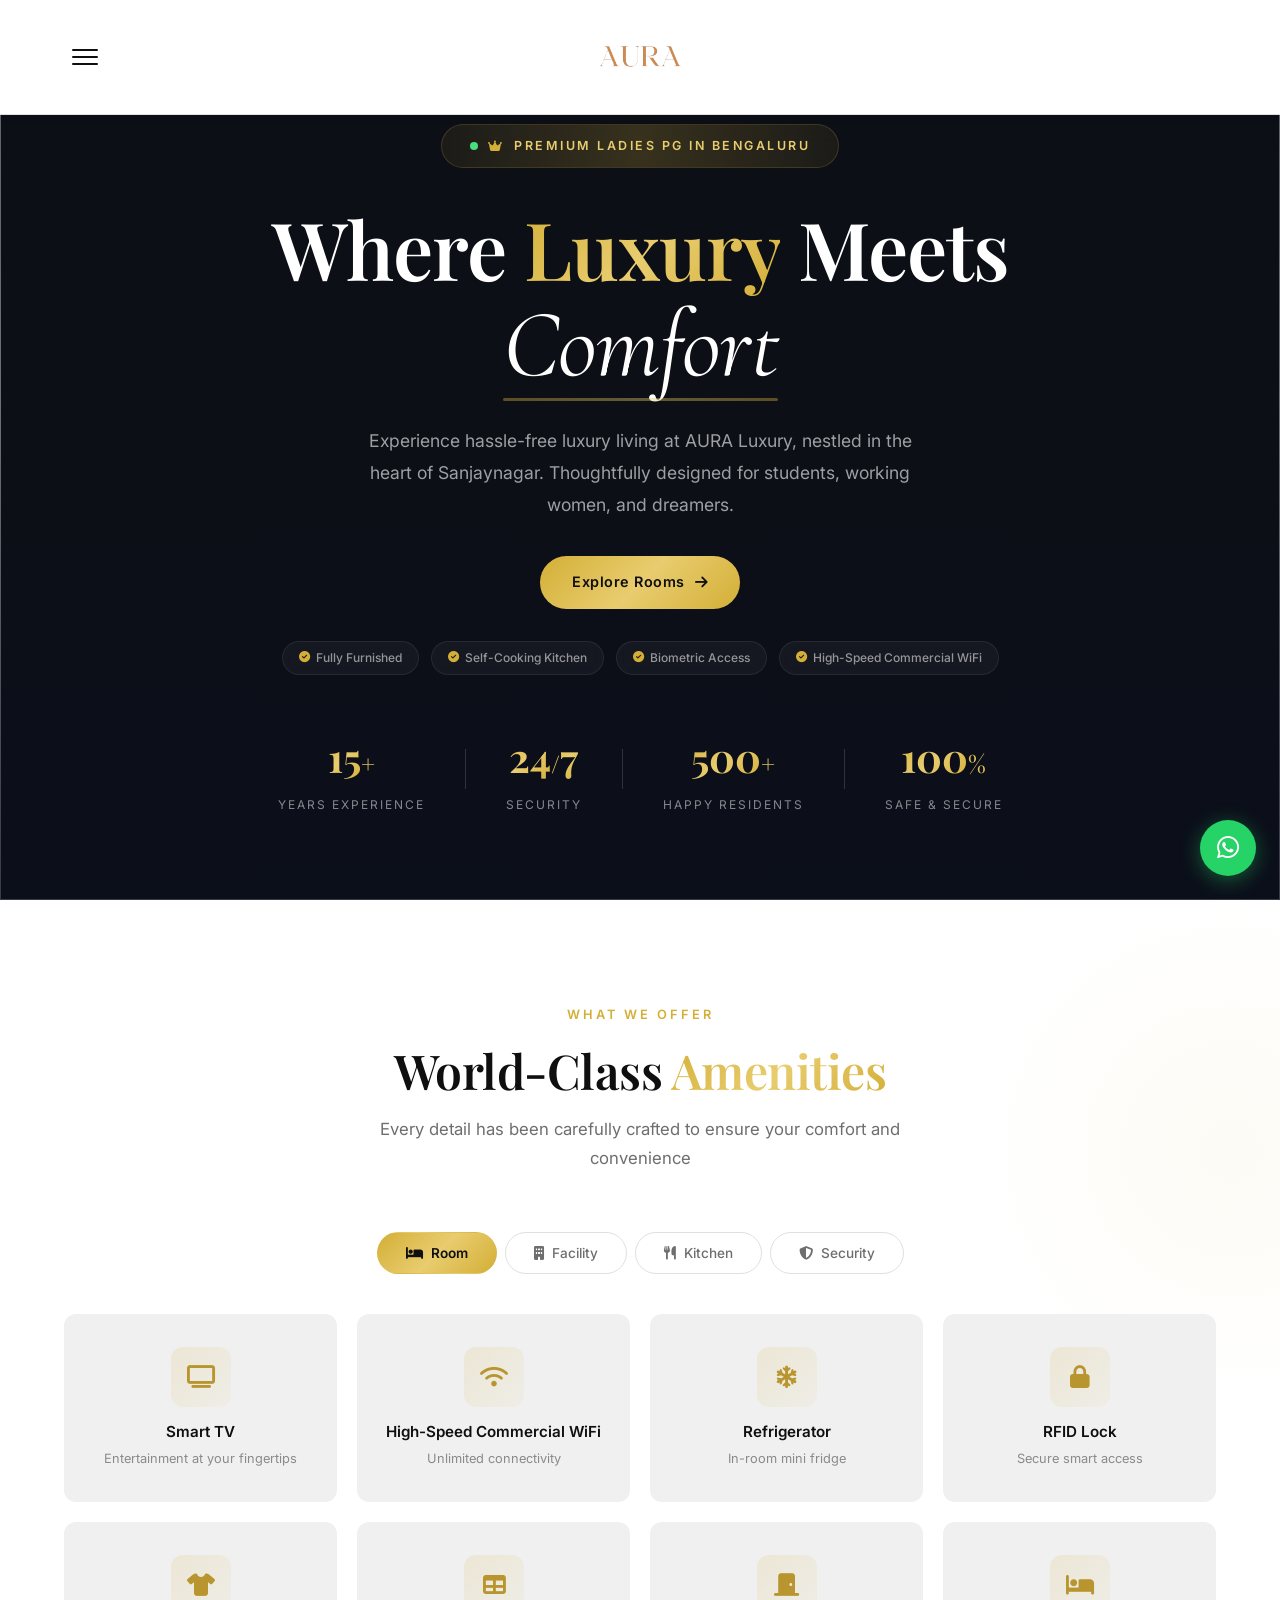
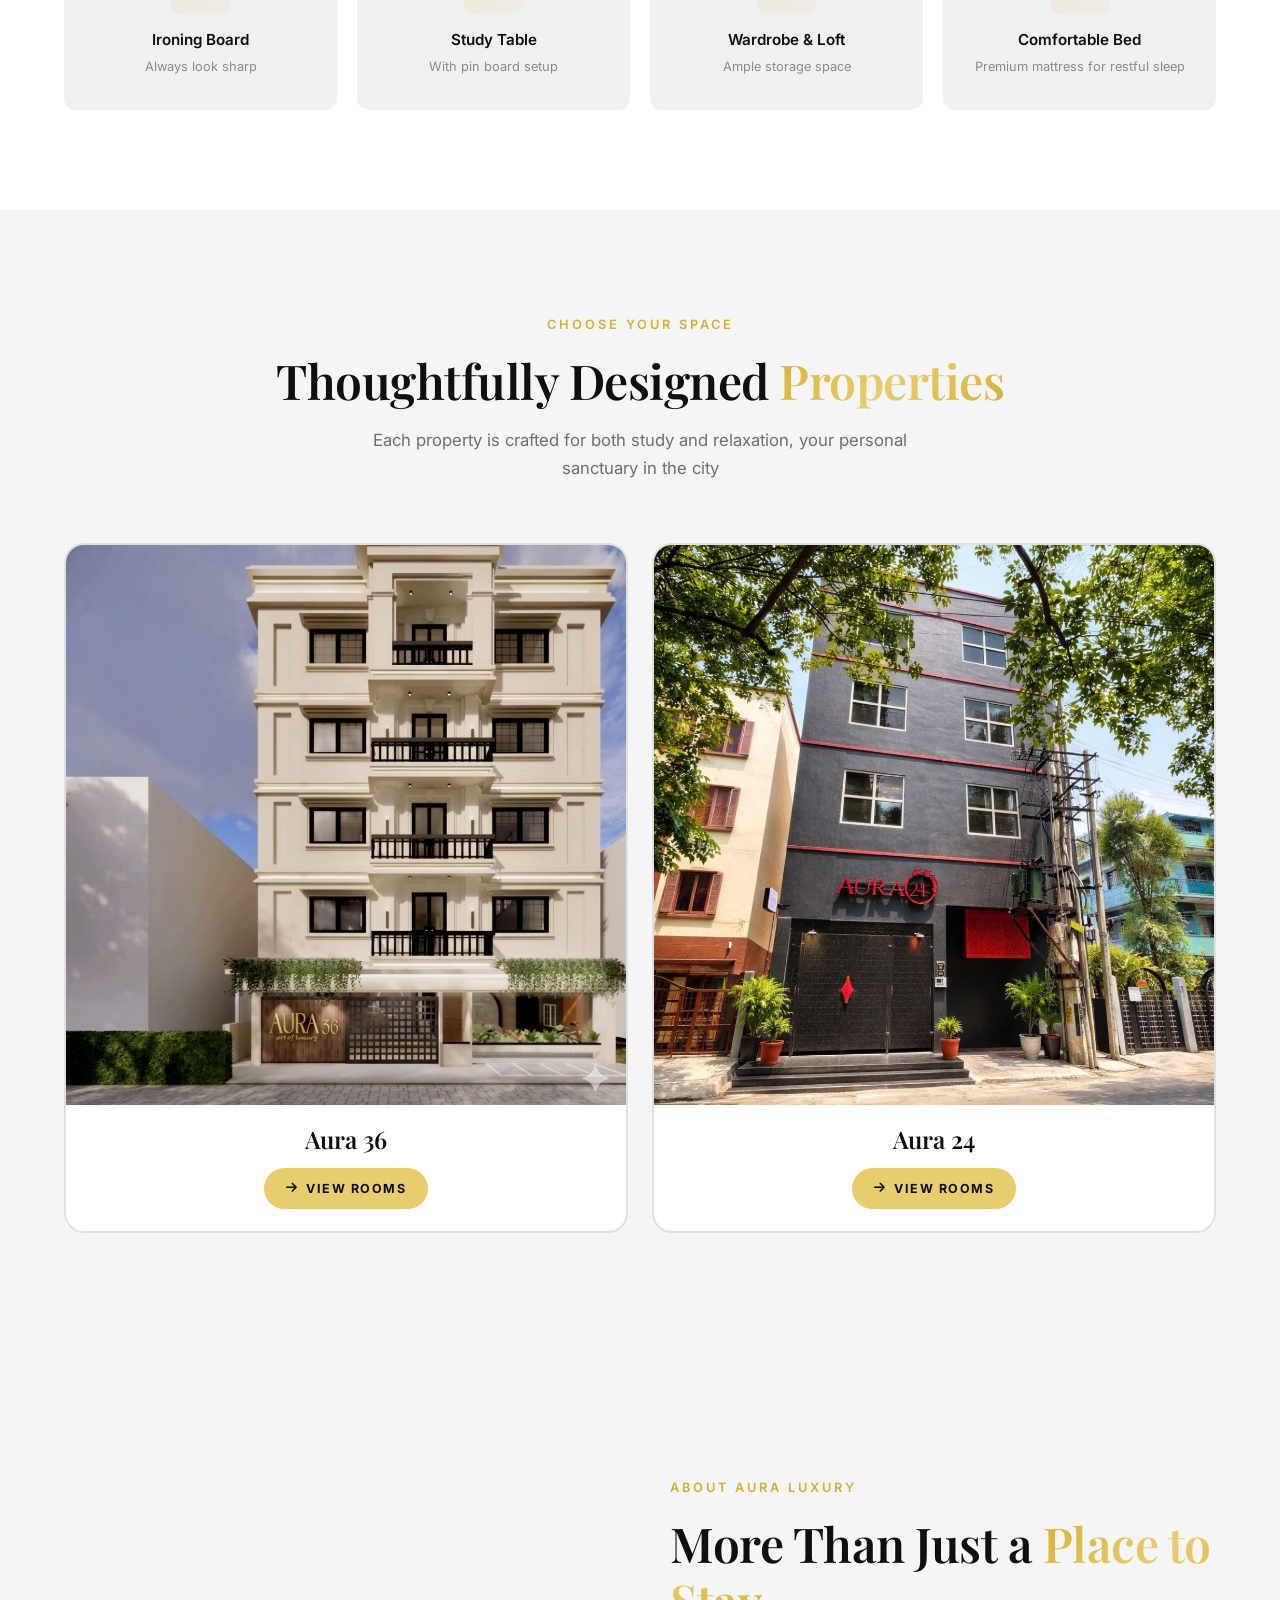
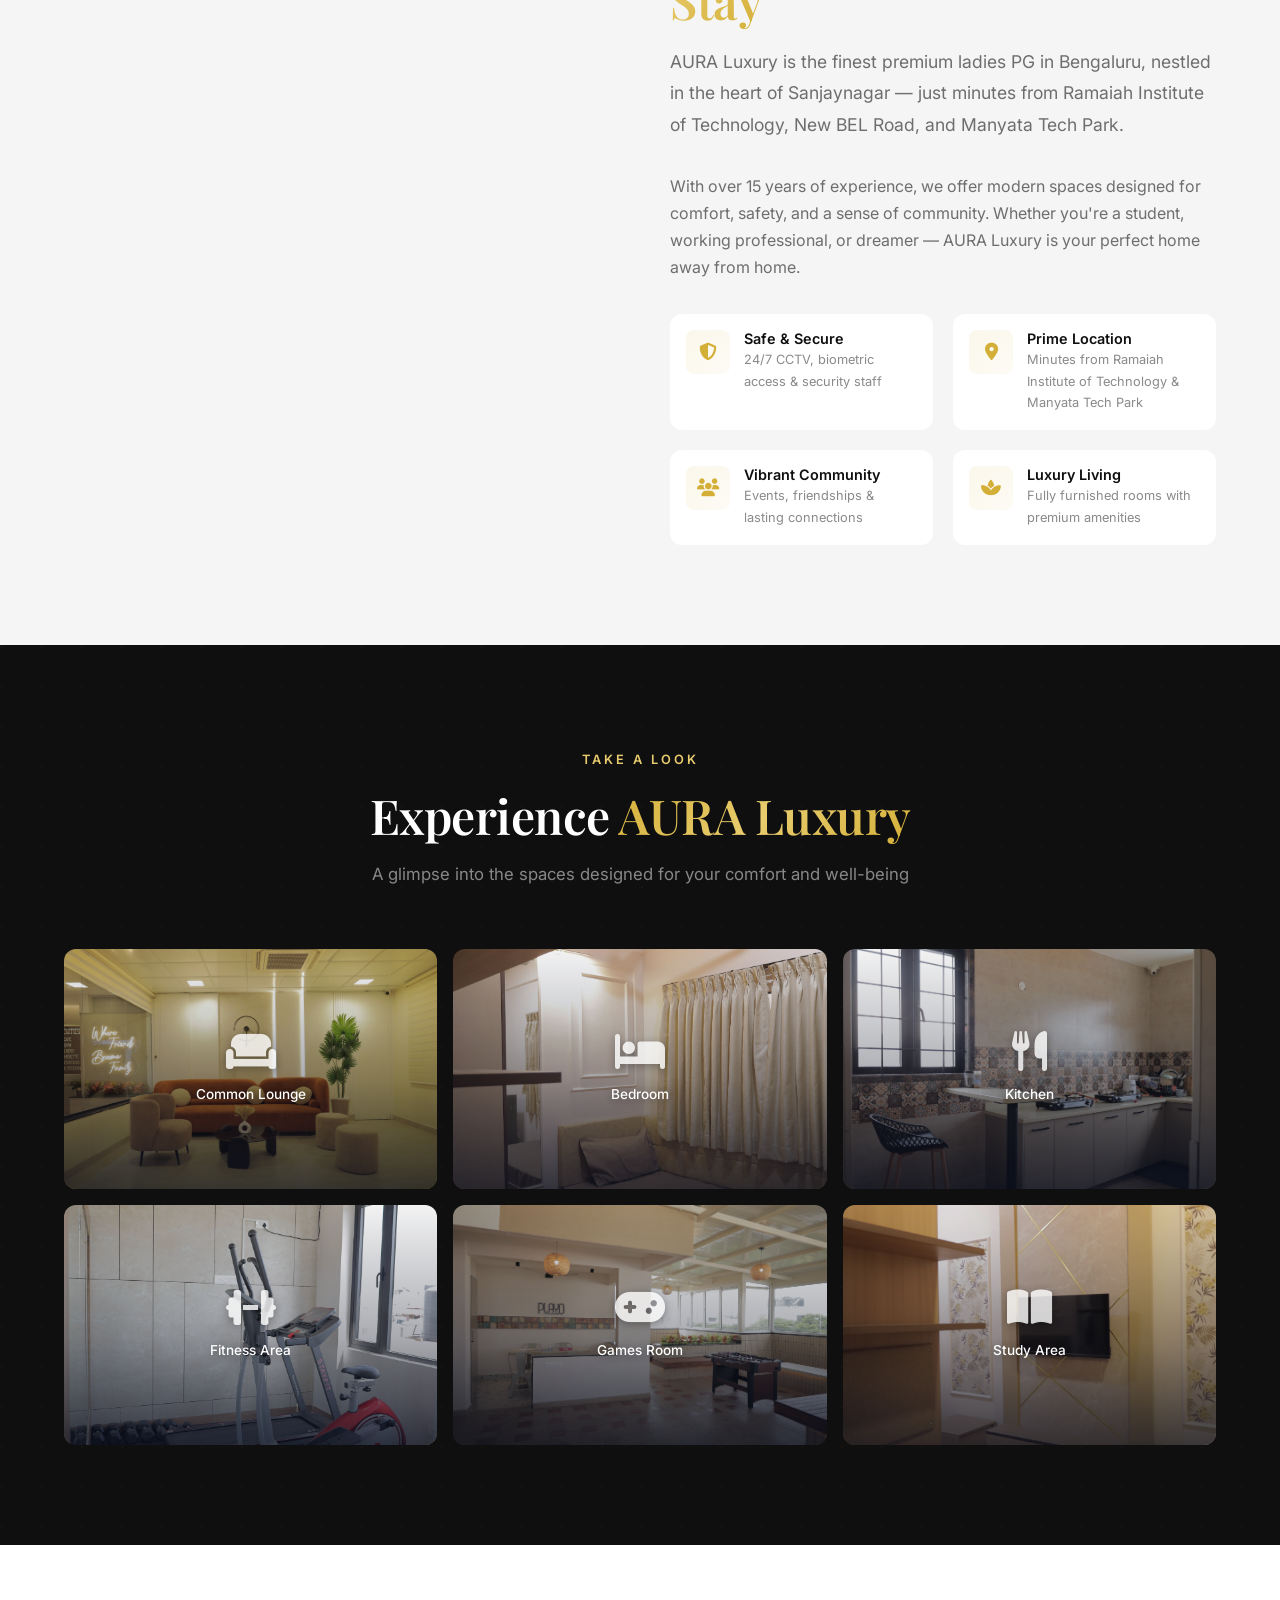
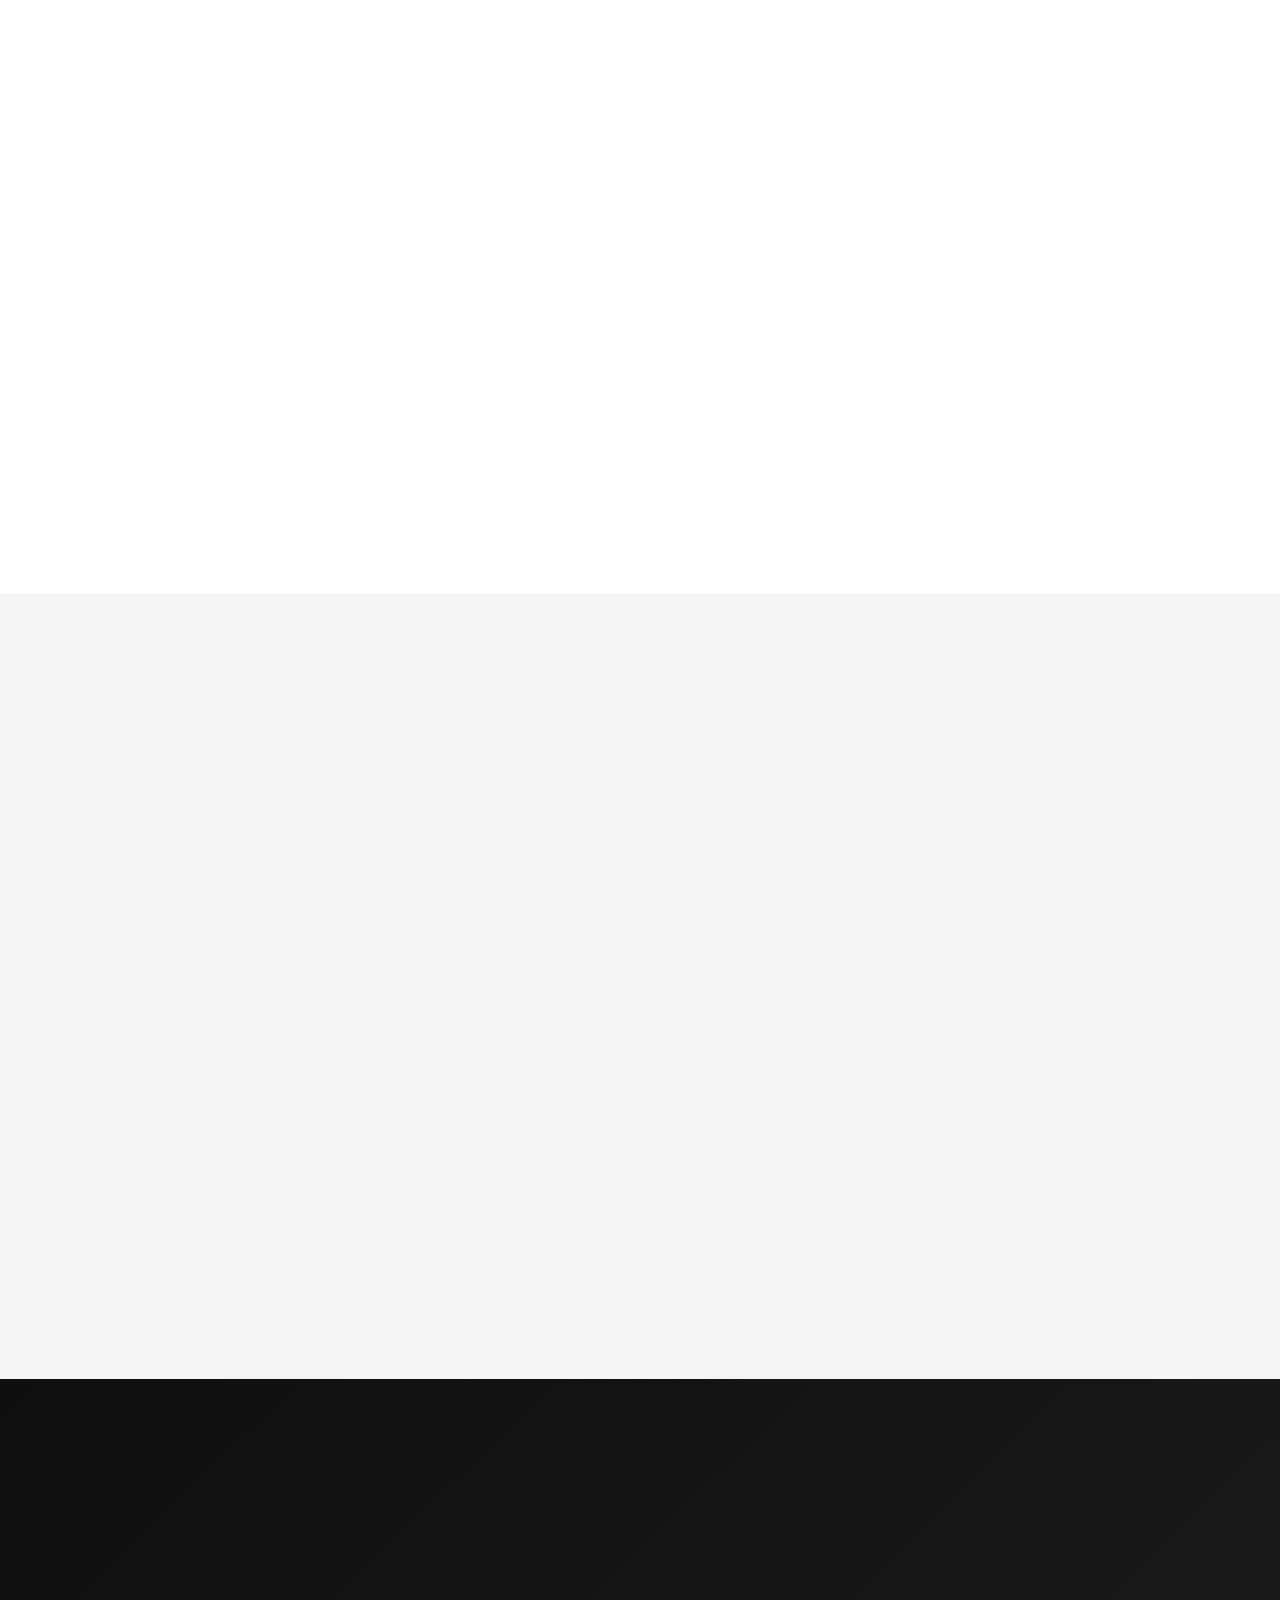
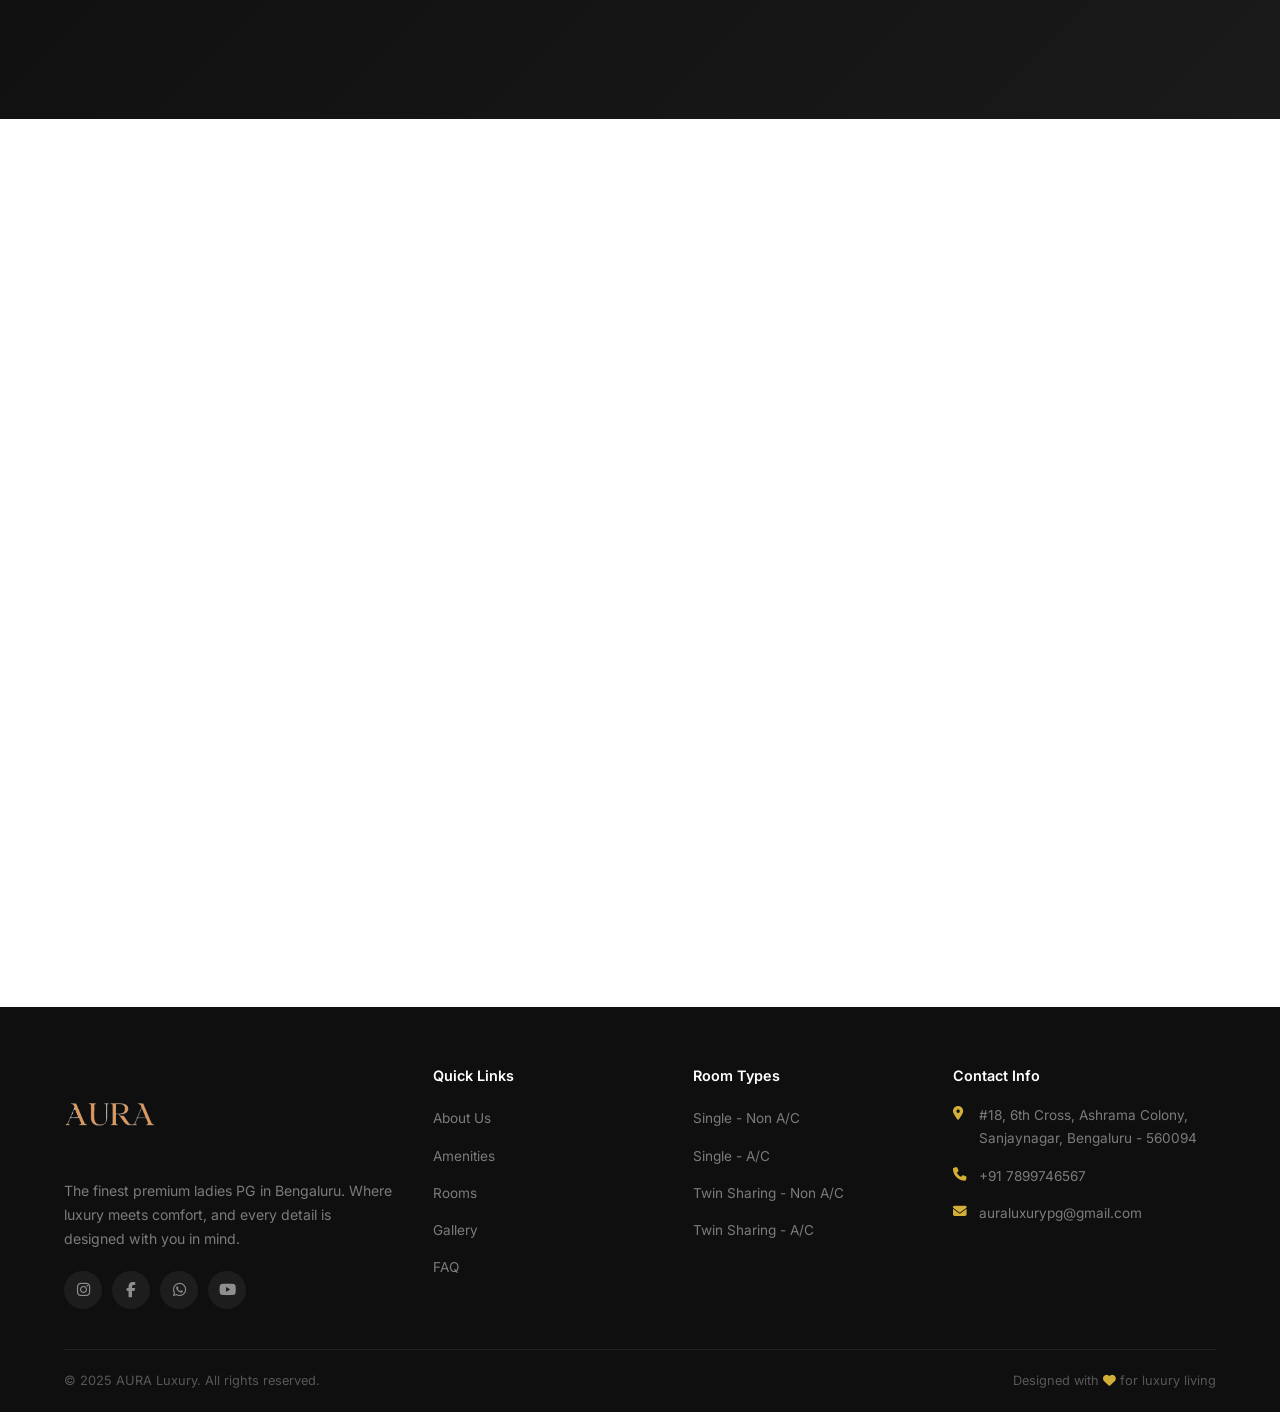
==== commit 69d7a035: "Merge pull request #3 from DevShehroz1/header-white-centered-logo-left-drawer Redesign header: white" ====
--- a/index.html
+++ b/index.html
@@ -49,10 +49,7 @@
     <section id="home" class="hero">
         <div class="hero-slider" aria-hidden="true">
             <div class="hero-slide active">
-                <picture>
-                    <source media="(max-width: 768px)" srcset="https://cdn.shopify.com/s/files/1/0653/3372/3209/files/1080x1450_aeaec717-155b-4139-9a9c-752e8bb871c5.png?v=1775803017">
-                    <img src="https://cdn.shopify.com/s/files/1/0653/3372/3209/files/2000_x_800_px-2.png?v=1775801685" alt="">
-                </picture>
+                <img src="https://cdn.shopify.com/s/files/1/0653/3372/3209/files/2000_x_800_px-2.png?v=1775801685" alt="">
             </div>
         </div>
         <div class="hero-content">
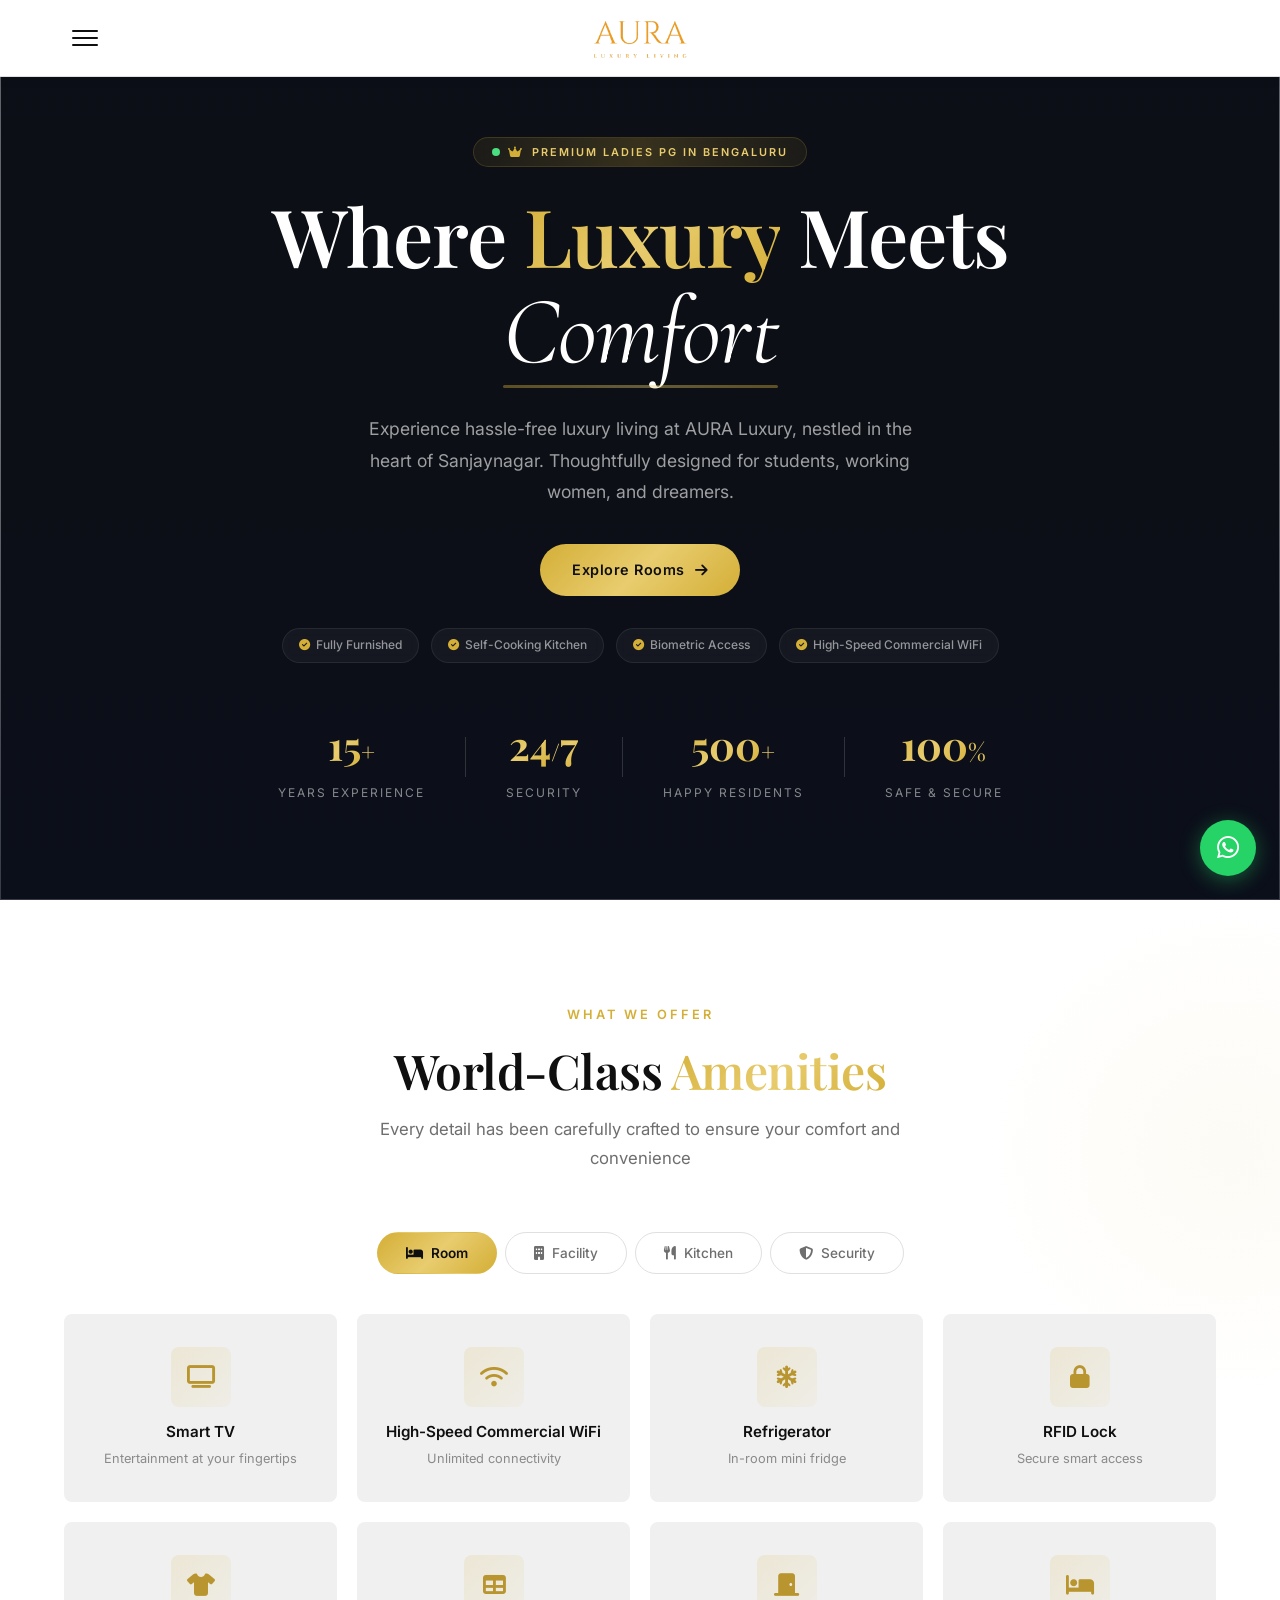
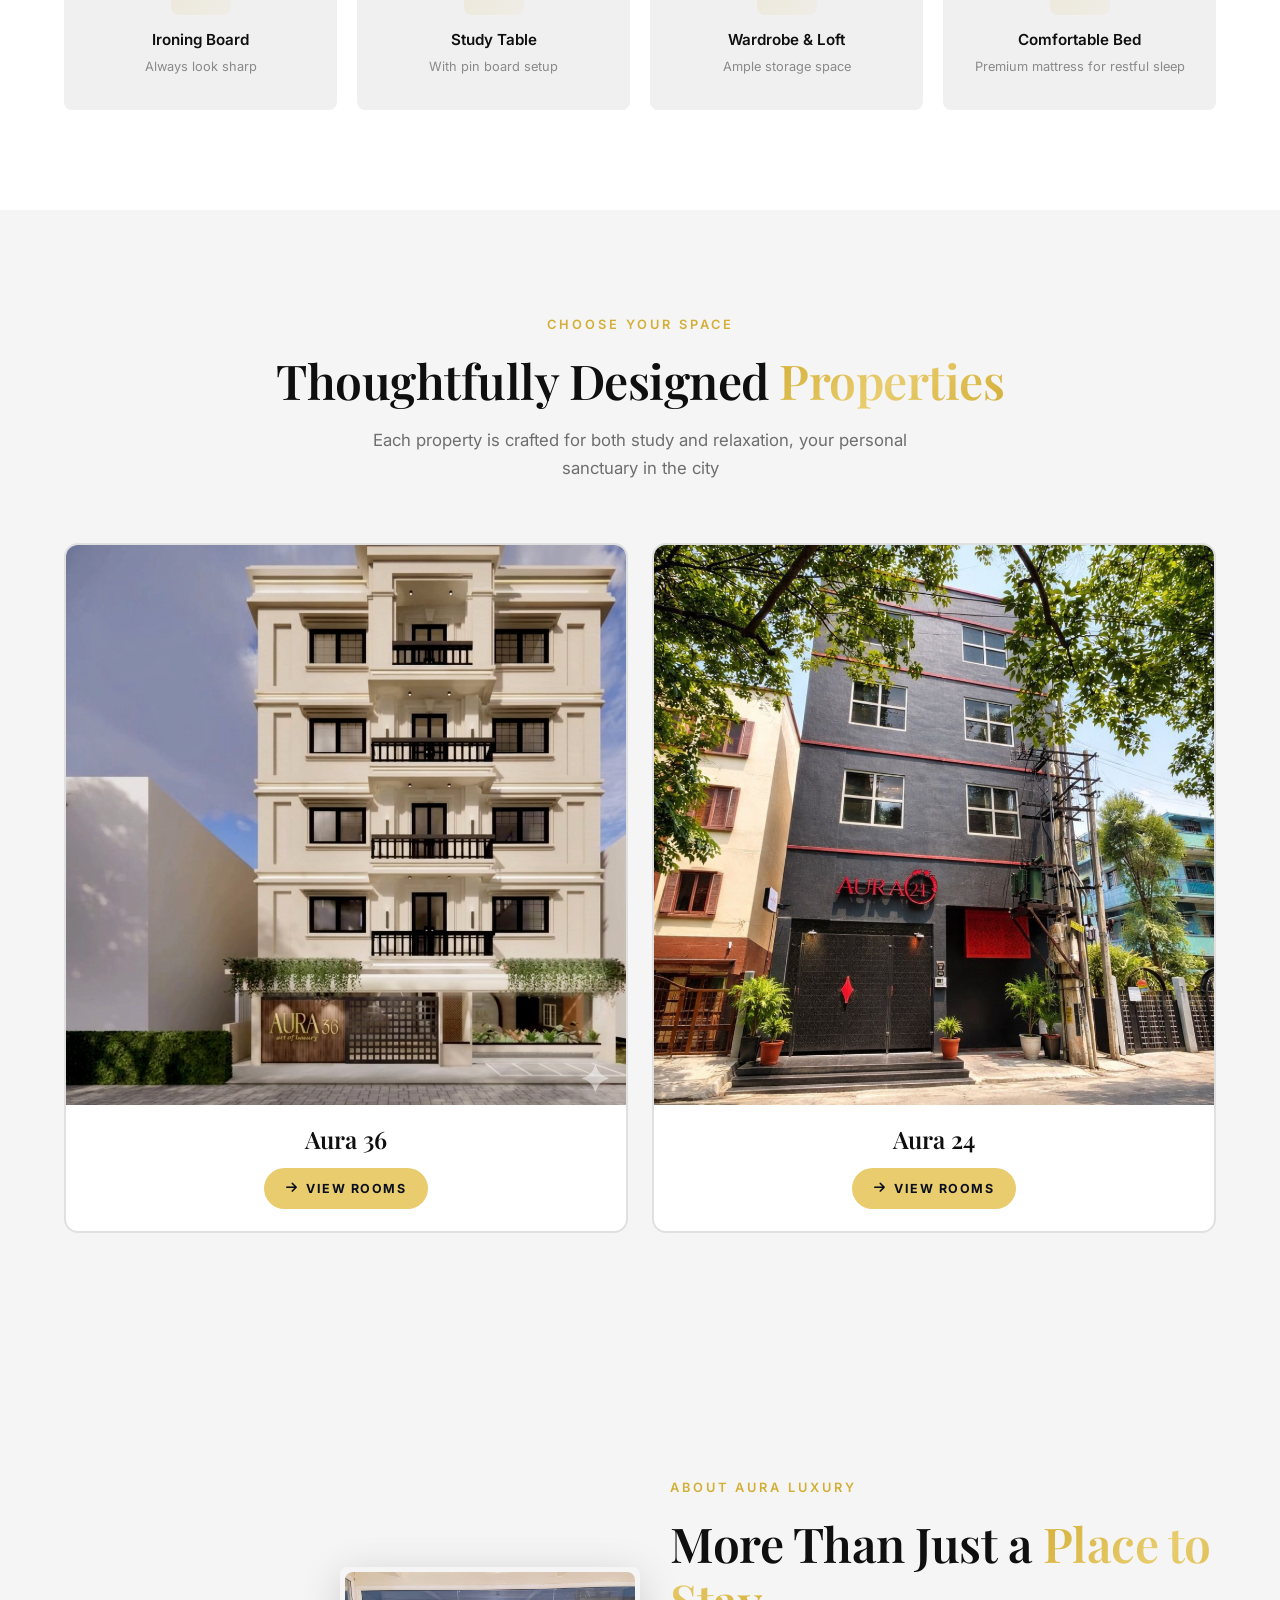
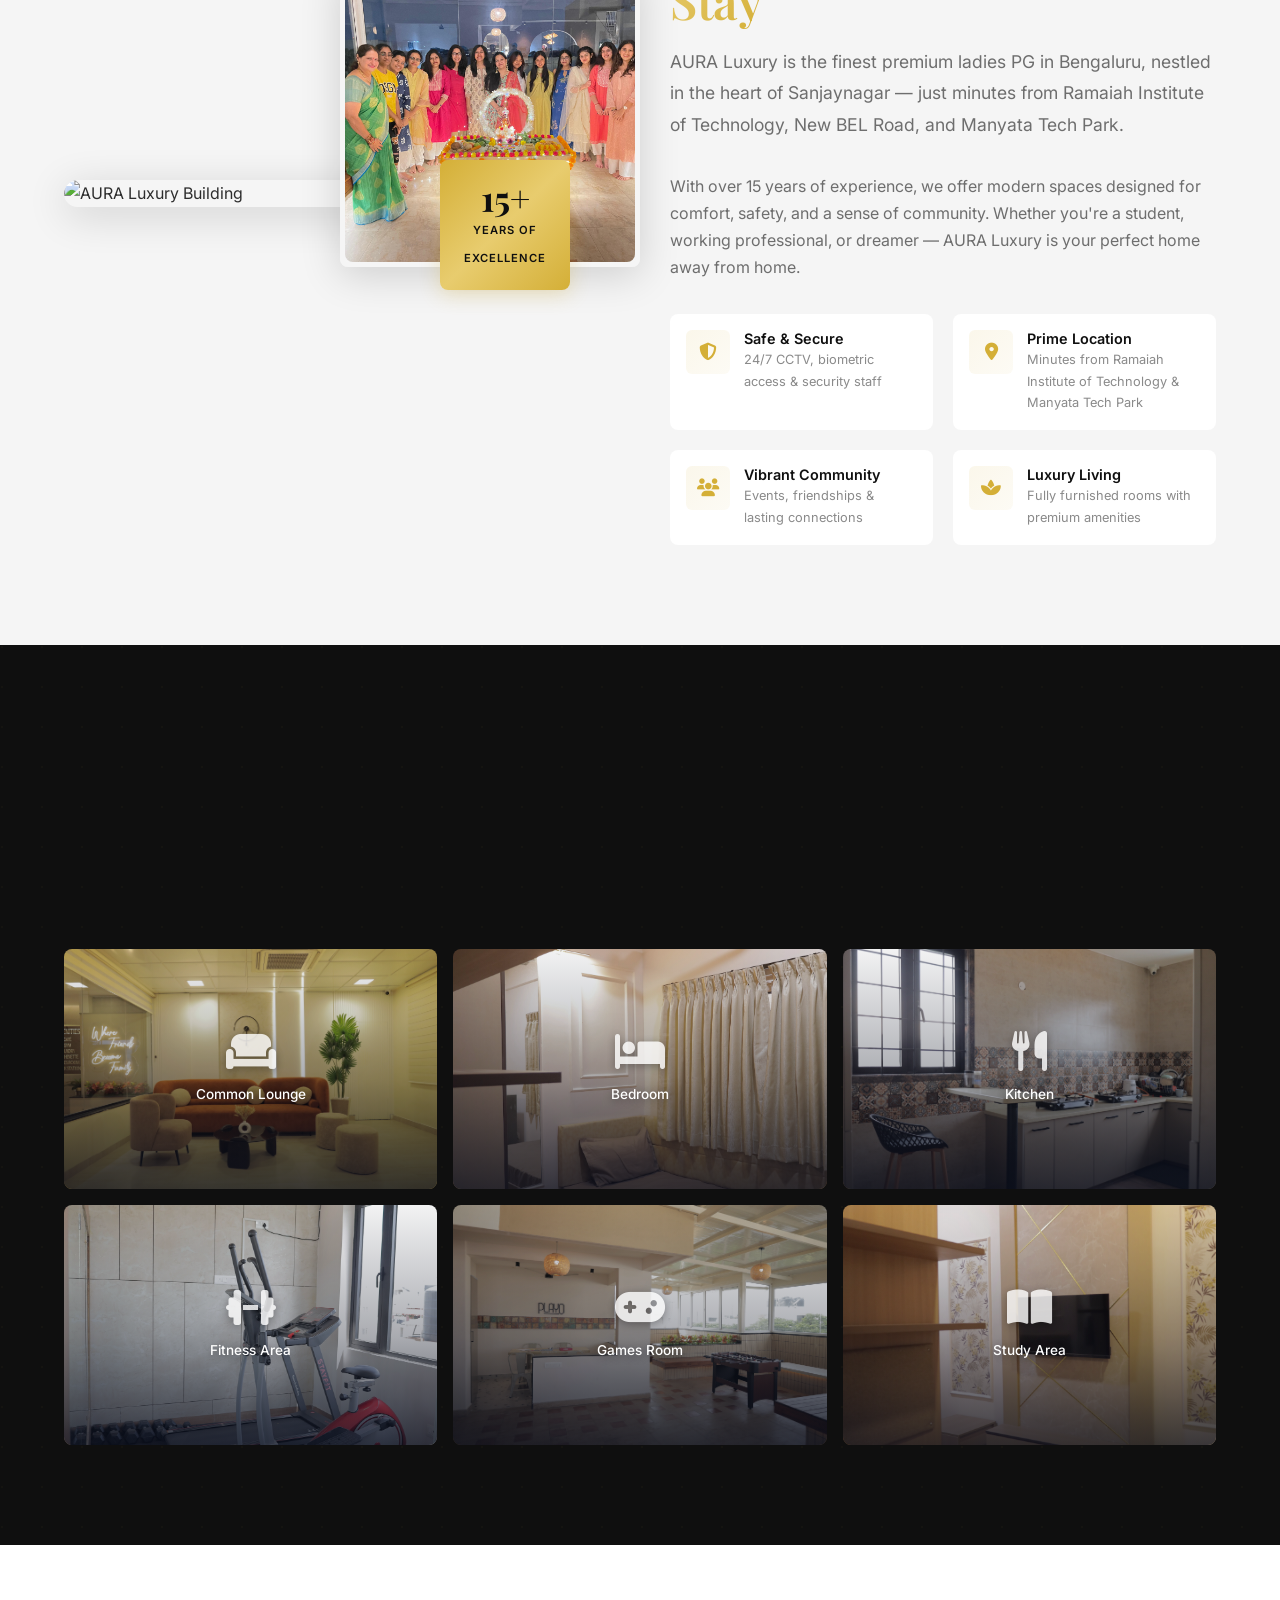
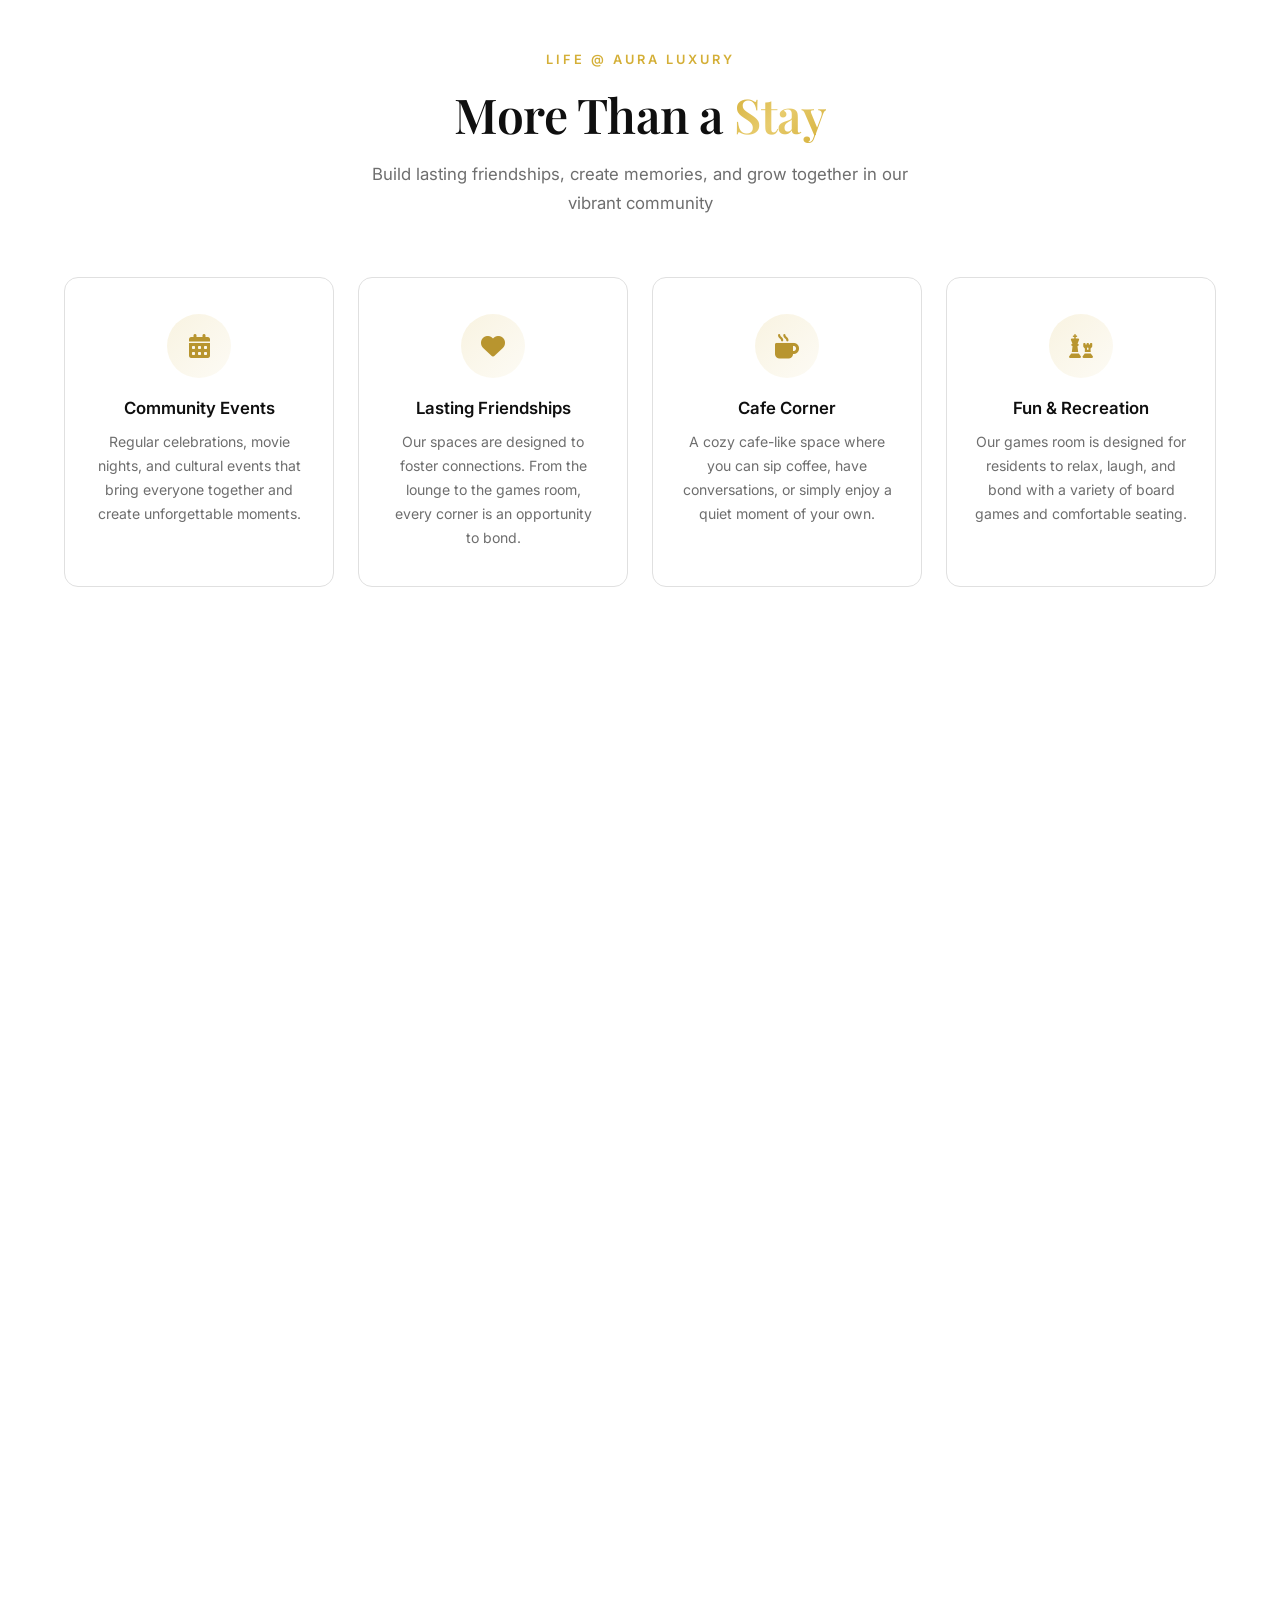
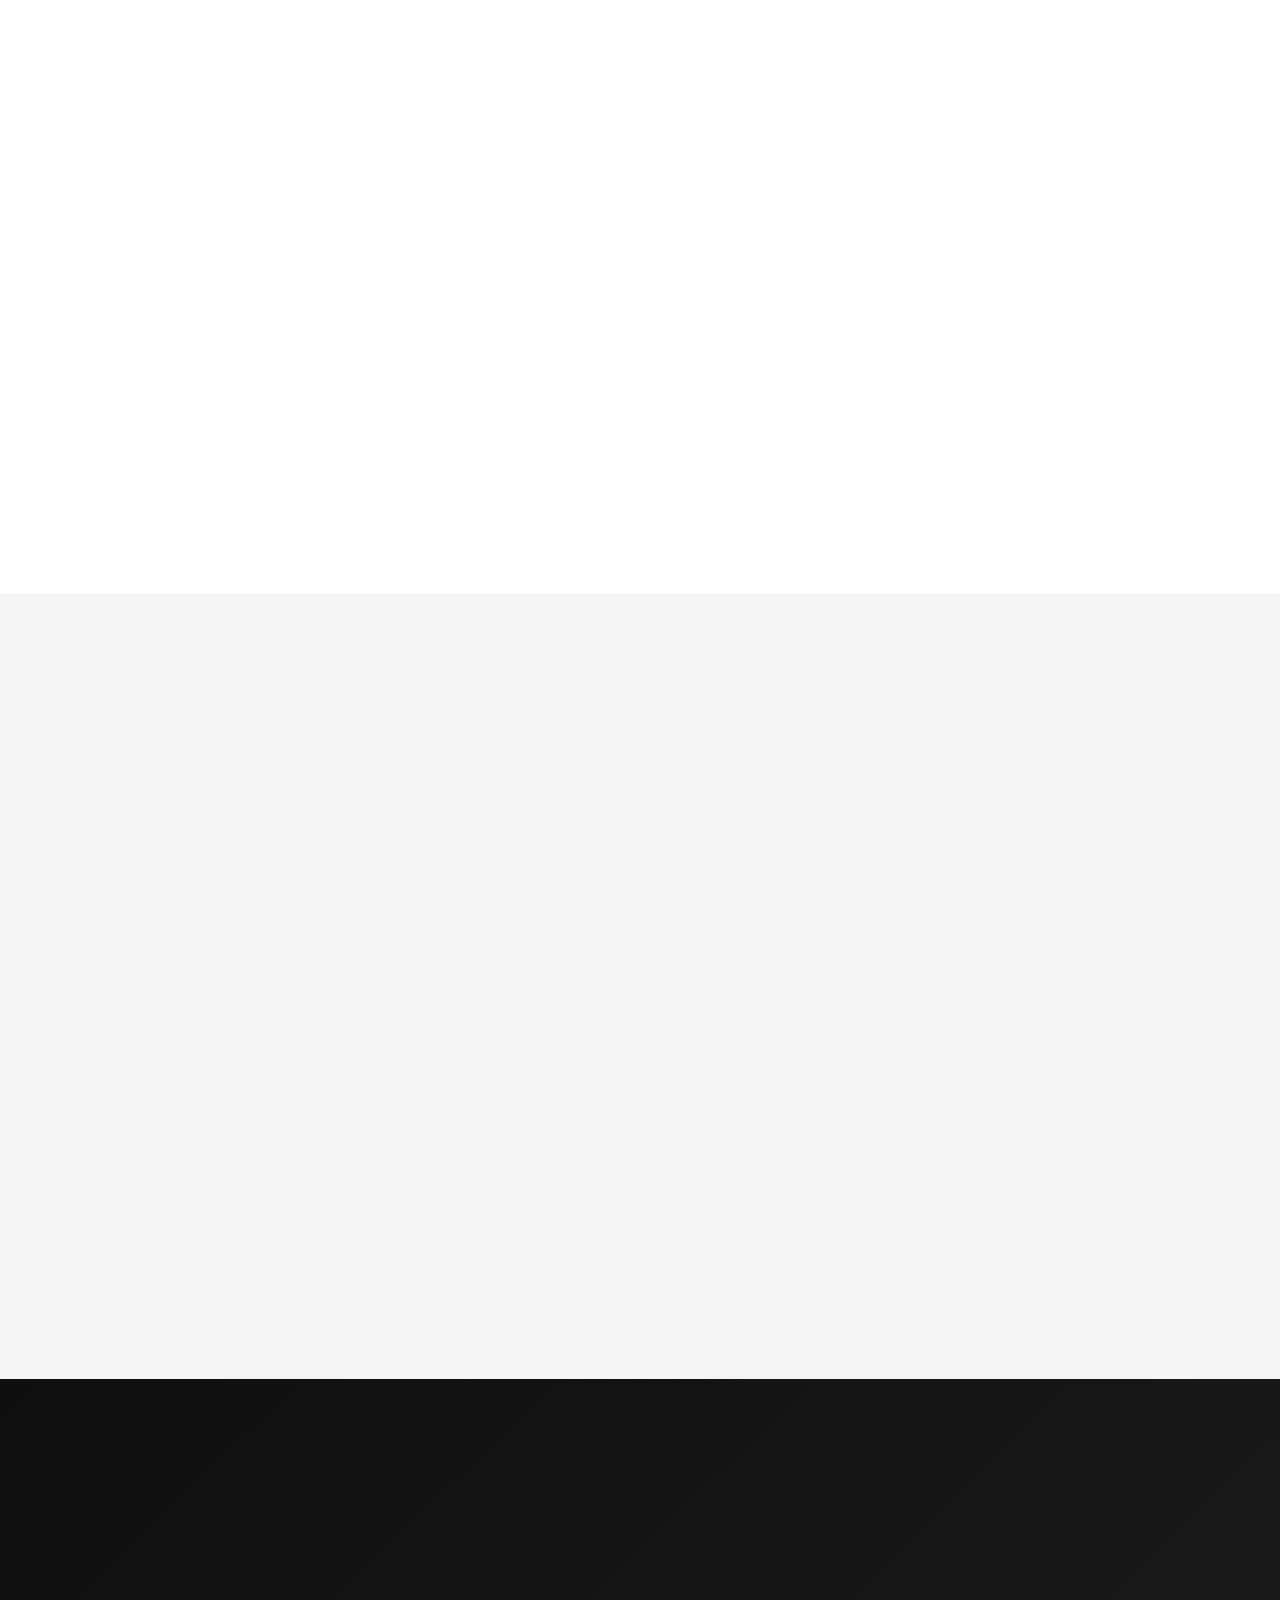
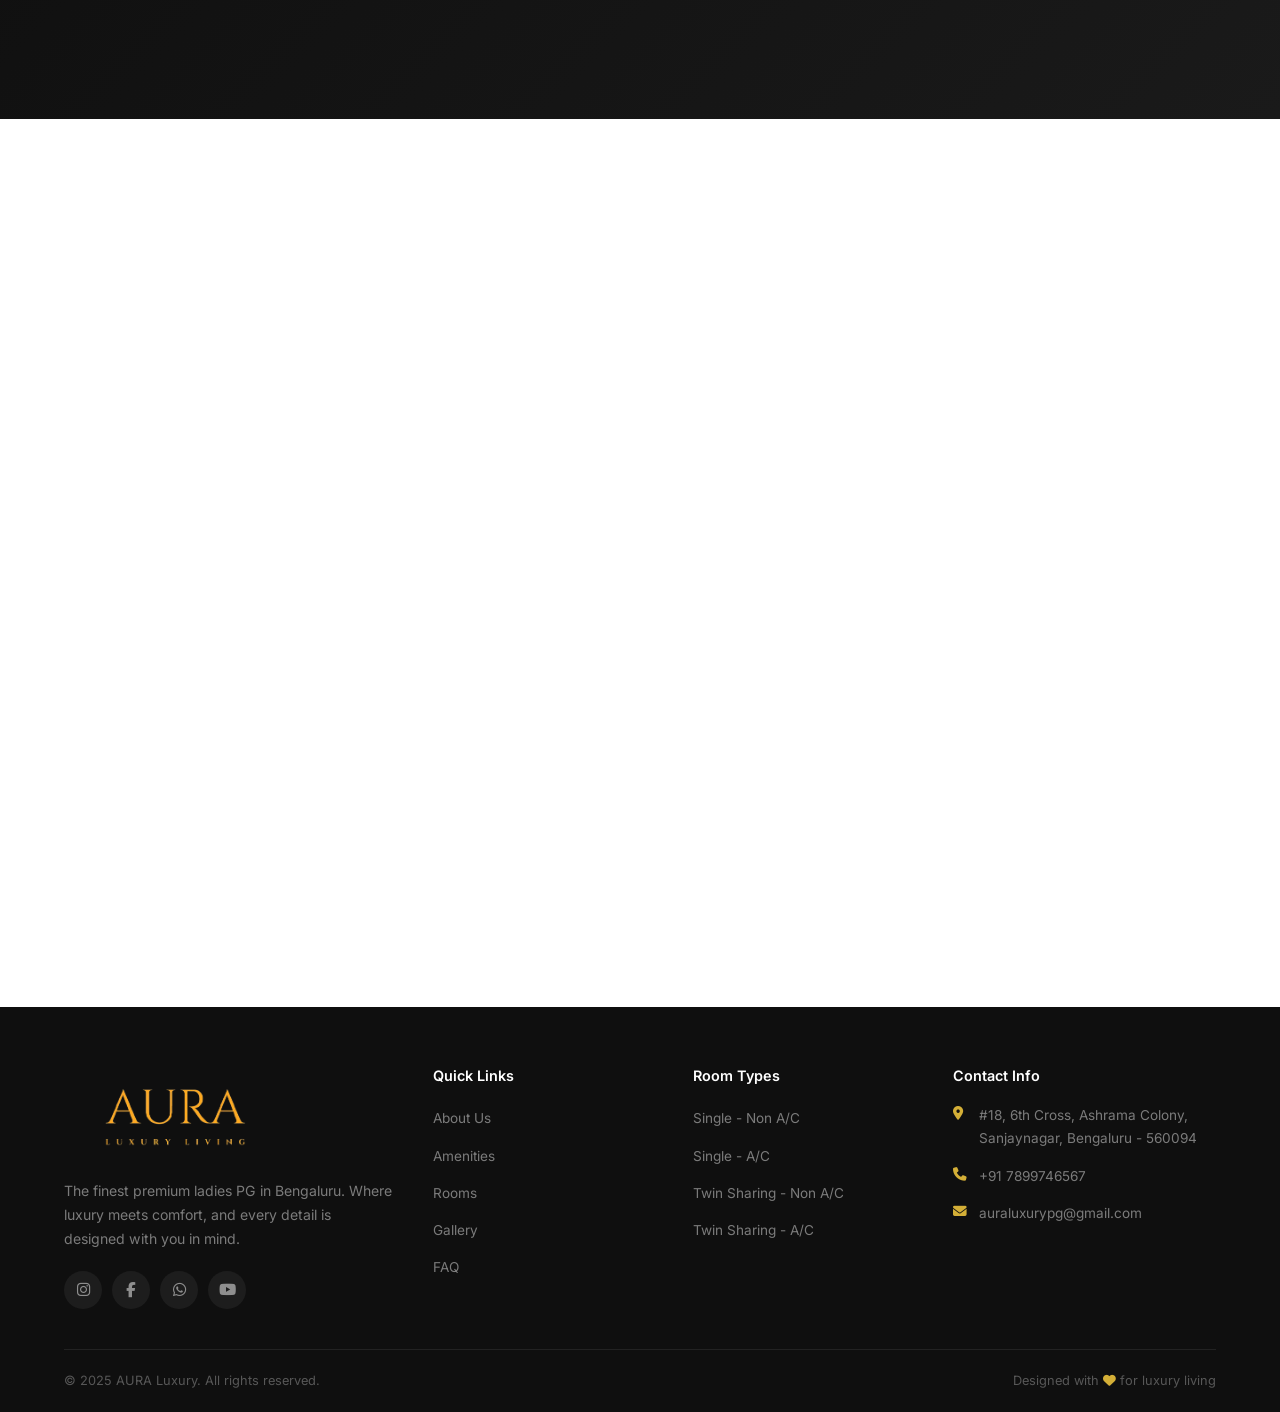
==== commit 2cc25d97: "Rename brand to AURA Luxury Living across all pages - Update <title> on index, aura-36, and aura-24 " ====
--- a/index.html
+++ b/index.html
@@ -3,8 +3,12 @@
 <head>
     <meta charset="UTF-8">
     <meta name="viewport" content="width=device-width, initial-scale=1.0">
-    <title>AURA Luxury — Premium Ladies PG in Bengaluru</title>
-    <meta name="description" content="AURA Luxury is the finest premium ladies PG in Sanjaynagar, Bengaluru. Luxury living with modern amenities, 24/7 security, and a vibrant community.">
+    <title>AURA Luxury Living — Premium Ladies PG in Bengaluru</title>
+    <meta name="description" content="AURA Luxury Living is the finest premium ladies PG in Sanjaynagar, Bengaluru. Luxury living with modern amenities, 24/7 security, and a vibrant community.">
+    <meta name="application-name" content="AURA Luxury Living">
+    <meta name="apple-mobile-web-app-title" content="AURA Luxury Living">
+    <meta property="og:title" content="AURA Luxury Living — Premium Ladies PG in Bengaluru">
+    <meta property="og:site_name" content="AURA Luxury Living">
     <link rel="preconnect" href="https://fonts.googleapis.com">
     <link rel="preconnect" href="https://fonts.gstatic.com" crossorigin>
     <link href="https://fonts.googleapis.com/css2?family=Bodoni+Moda:ital,opsz,wght@0,6..96,400;0,6..96,500;0,6..96,600;0,6..96,700;1,6..96,400;1,6..96,500&family=Playfair+Display:ital,wght@0,400;0,500;0,600;0,700;1,400;1,500&family=Inter:wght@300;400;500;600;700&family=Cormorant+Garamond:ital,wght@0,400;0,500;0,600;1,400;1,500&display=swap" rel="stylesheet">
@@ -30,7 +34,7 @@
                 <span></span><span></span><span></span>
             </button>
             <a href="#" class="nav-logo">
-                <img src="images/aura-logo.png" alt="AURA 36 — Art of Luxury">
+                <img src="images/aura-logo.png" alt="AURA Luxury Living">
             </a>
             <ul class="nav-links" id="navLinks">
                 <li><a href="#home">Home</a></li>
@@ -789,7 +793,7 @@
             <div class="footer-grid">
                 <div class="footer-brand">
                     <a href="#" class="footer-logo">
-                        <img src="images/aura-logo.png" alt="AURA 36 — Art of Luxury">
+                        <img src="images/aura-logo.png" alt="AURA Luxury Living">
                     </a>
                     <p>The finest premium ladies PG in Bengaluru. Where luxury meets comfort, and every detail is designed with you in mind.</p>
                     <div class="footer-socials">
--- a/styles.css
+++ b/styles.css
@@ -26,10 +26,10 @@
     --shadow-lg: 0 8px 40px rgba(0, 0, 0, 0.16);
     --shadow-xl: 0 20px 60px rgba(0, 0, 0, 0.2);
     --shadow-gold: 0 4px 20px rgba(212, 175, 55, 0.3);
-    --radius-sm: 8px;
-    --radius-md: 12px;
-    --radius-lg: 20px;
-    --radius-xl: 28px;
+    --radius-sm: 6px;
+    --radius-md: 8px;
+    --radius-lg: 14px;
+    --radius-xl: 18px;
     --transition: all 0.3s cubic-bezier(0.4, 0, 0.2, 1);
     --transition-slow: all 0.6s cubic-bezier(0.4, 0, 0.2, 1);
 }
@@ -195,7 +195,7 @@
     left: 0;
     right: 0;
     z-index: 1000;
-    padding: 12px 0;
+    padding: 6px 0;
     background: var(--white);
     border-bottom: 1px solid var(--gray-200);
     box-shadow: 0 2px 12px rgba(0, 0, 0, 0.06);
@@ -203,7 +203,7 @@
 }
 
 #navbar.scrolled {
-    padding: 8px 0;
+    padding: 4px 0;
     box-shadow: 0 4px 16px rgba(0, 0, 0, 0.08);
 }
 
@@ -226,14 +226,14 @@
 }
 
 .nav-logo img {
-    height: 90px;
+    height: 64px;
     width: auto;
     display: block;
     transition: opacity 0.25s ease;
 }
 
 #navbar.scrolled .nav-logo img {
-    height: 72px;
+    height: 54px;
 }
 
 .nav-logo:hover img {
@@ -426,16 +426,16 @@
 .hero-badge {
     display: inline-flex;
     align-items: center;
-    gap: 10px;
+    gap: 8px;
     background: rgba(212, 175, 55, 0.08);
     border: 1px solid rgba(212, 175, 55, 0.2);
     border-radius: 50px;
-    padding: 10px 28px;
-    margin-bottom: 36px;
-    font-size: 0.78rem;
+    padding: 5px 18px;
+    margin-bottom: 24px;
+    font-size: 0.68rem;
     font-weight: 600;
     color: var(--gold-light);
-    letter-spacing: 2.5px;
+    letter-spacing: 2px;
     text-transform: uppercase;
     backdrop-filter: blur(10px);
     position: relative;
@@ -751,7 +751,7 @@
     width: 24px;
     height: 40px;
     border: 2px solid rgba(255, 255, 255, 0.2);
-    border-radius: 12px;
+    border-radius: 50px;
     display: flex;
     justify-content: center;
     padding-top: 8px;
@@ -1580,7 +1580,7 @@
 .dot.active {
     background: var(--gold);
     width: 28px;
-    border-radius: 5px;
+    border-radius: var(--radius-sm);
 }
 
 /* ===== Location Section ===== */
@@ -2269,12 +2269,12 @@
 
     .property-tab {
         padding: 0;
-        border-radius: 14px;
+        border-radius: var(--radius-md);
         border-width: 1px;
     }
 
     .property-tab-image {
-        border-radius: 12px 12px 0 0;
+        border-radius: var(--radius-md) var(--radius-md) 0 0;
     }
 
     .property-tab h3 {
@@ -2347,8 +2347,8 @@
 
 @media (max-width: 480px) {
     .hero-badge {
-        font-size: 0.65rem;
-        padding: 6px 16px;
+        font-size: 0.6rem;
+        padding: 4px 14px;
         letter-spacing: 1px;
     }
 
@@ -2554,7 +2554,7 @@
     width: min(1200px, 96vw);
     max-height: 94vh;
     background: #fff;
-    border-radius: 16px;
+    border-radius: var(--radius-lg);
     overflow: hidden;
     box-shadow: 0 40px 100px rgba(0, 0, 0, 0.45);
     animation: qvPop 0.3s ease;
@@ -2668,7 +2668,7 @@
     flex: 0 0 auto;
     width: 84px;
     height: 60px;
-    border-radius: 6px;
+    border-radius: var(--radius-sm);
     overflow: hidden;
     cursor: pointer;
     border: 2px solid transparent;
@@ -2755,7 +2755,7 @@
 .qv-spec i {
     width: 38px;
     height: 38px;
-    border-radius: 10px;
+    border-radius: var(--radius-md);
     background: rgba(212, 175, 55, 0.12);
     color: var(--gold-dark, #a8871e);
     display: flex;
@@ -2976,7 +2976,7 @@
     justify-content: center;
     min-height: 0;
     background: rgba(0, 0, 0, 0.35);
-    border-radius: 12px;
+    border-radius: var(--radius-md);
     overflow: hidden;
 }
 .gallery-main {
@@ -3023,7 +3023,7 @@
     flex: 0 0 auto;
     width: 92px;
     height: 68px;
-    border-radius: 6px;
+    border-radius: var(--radius-sm);
     overflow: hidden;
     cursor: pointer;
     border: 2px solid transparent;
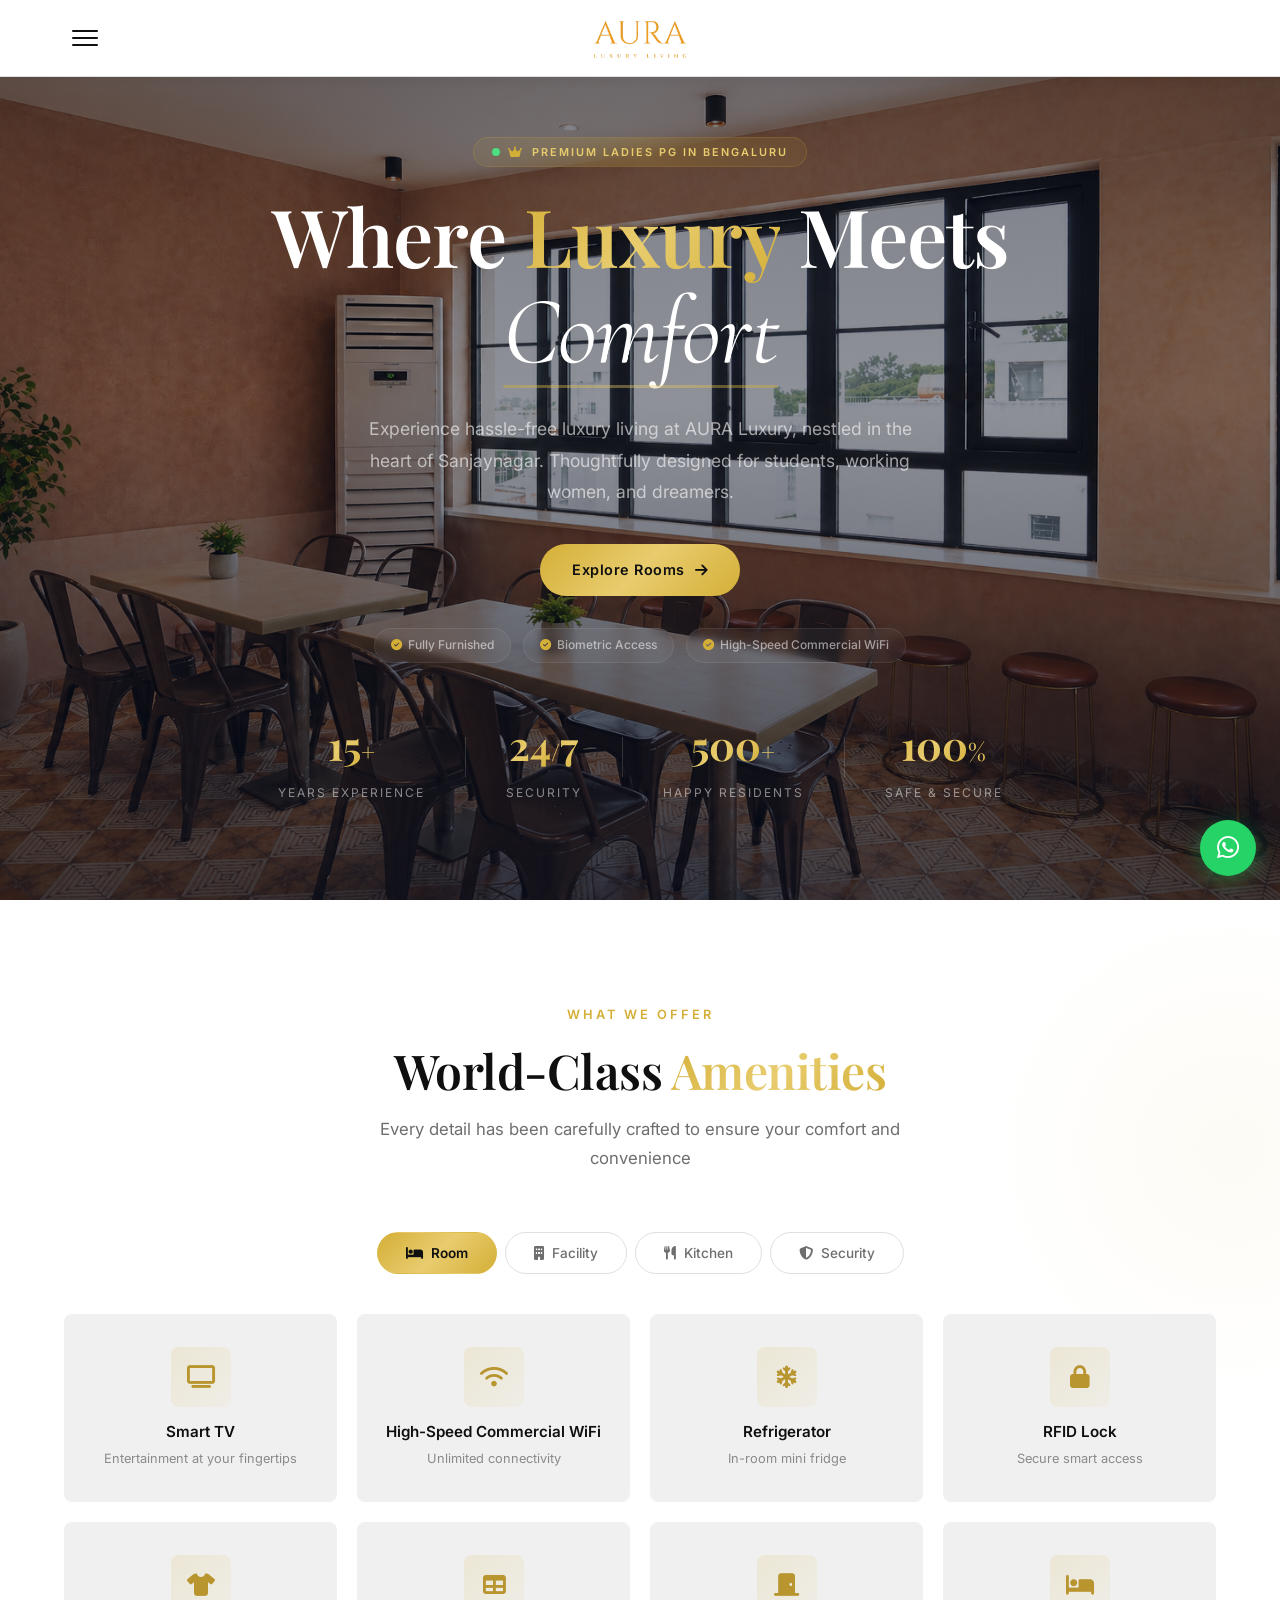
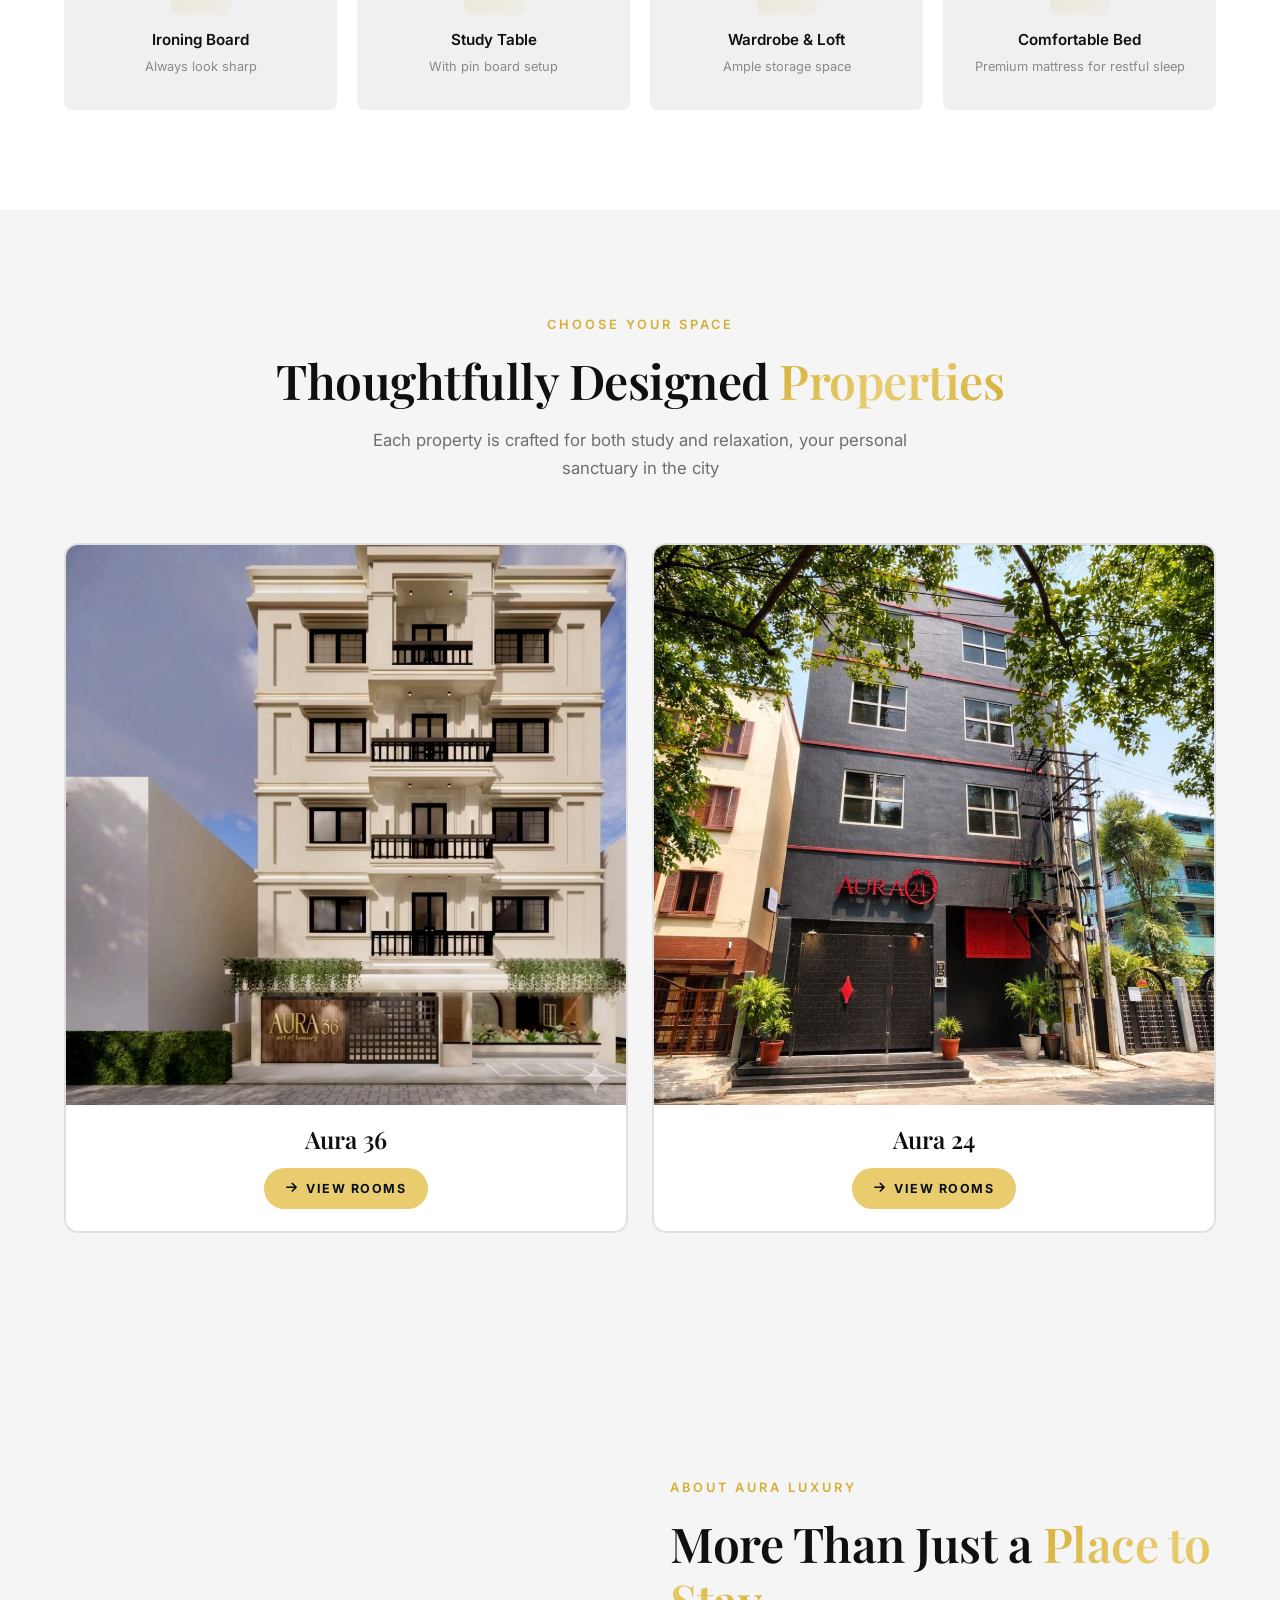
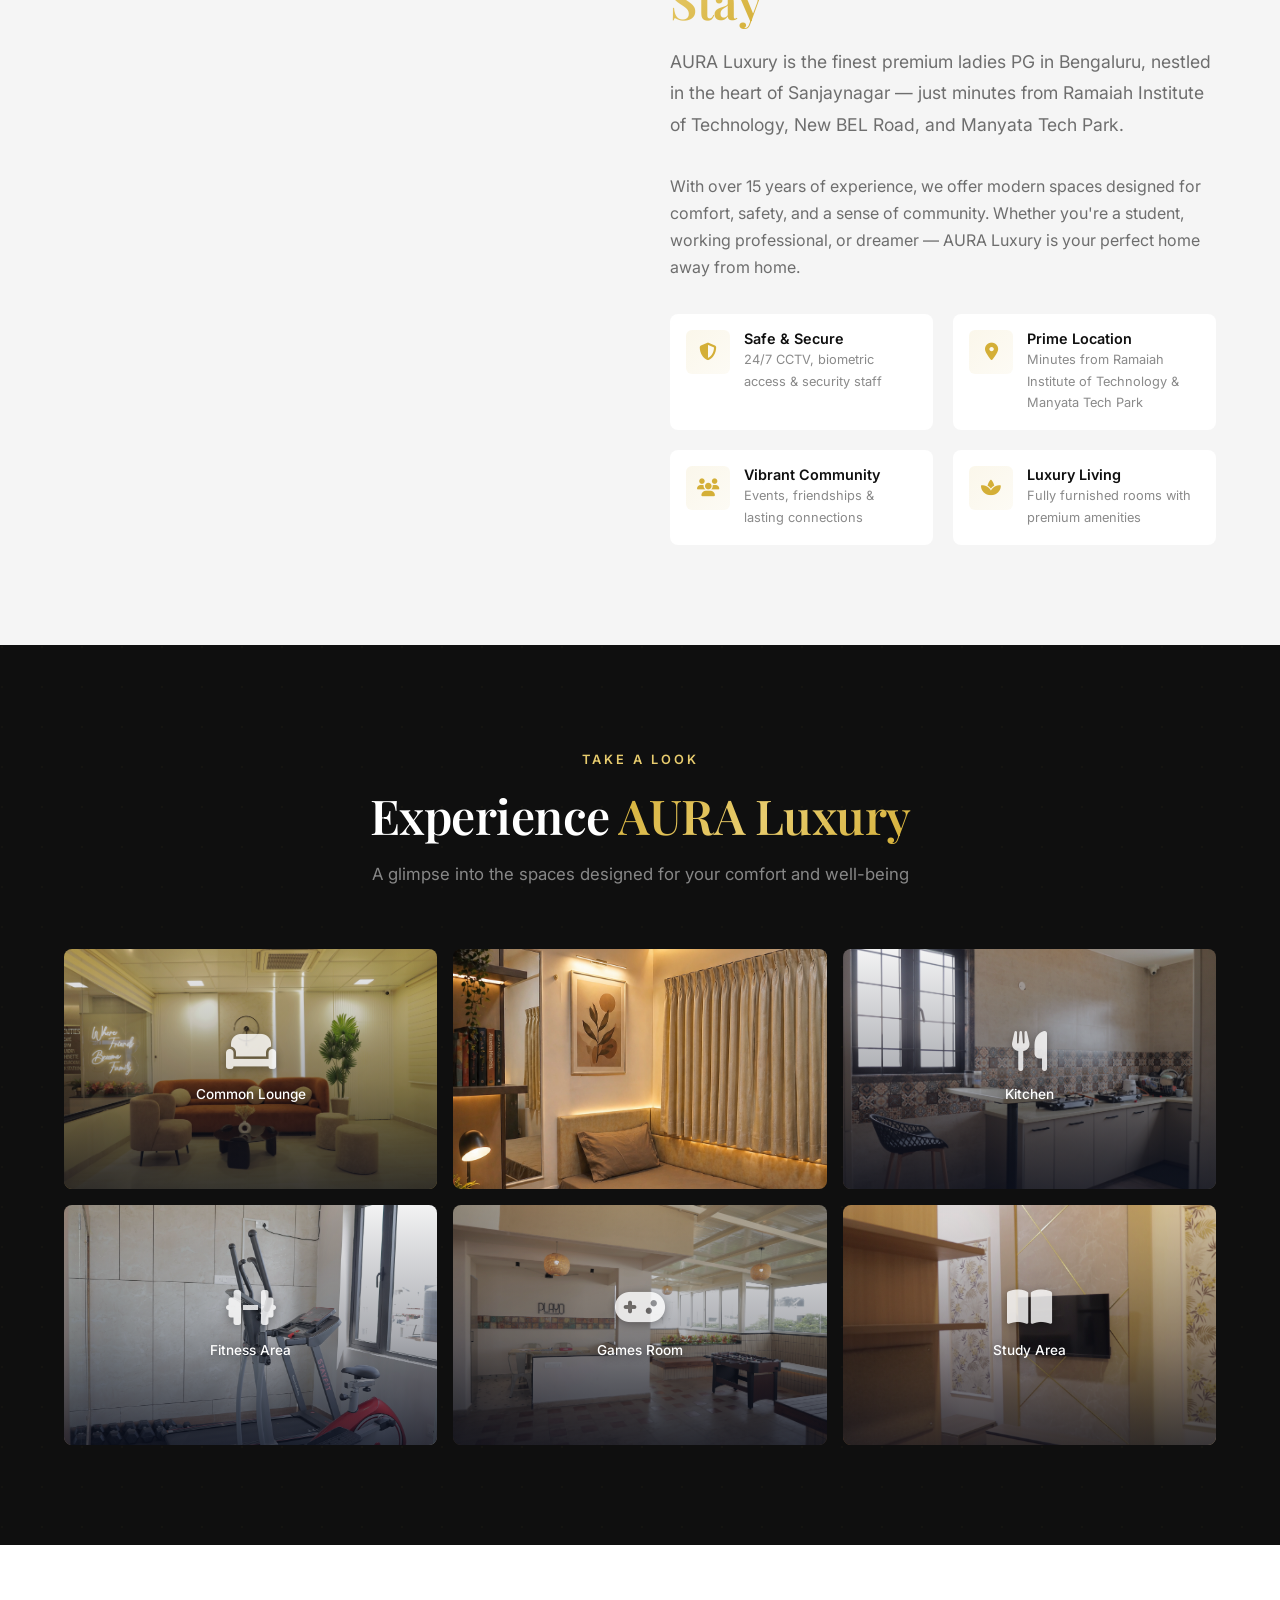
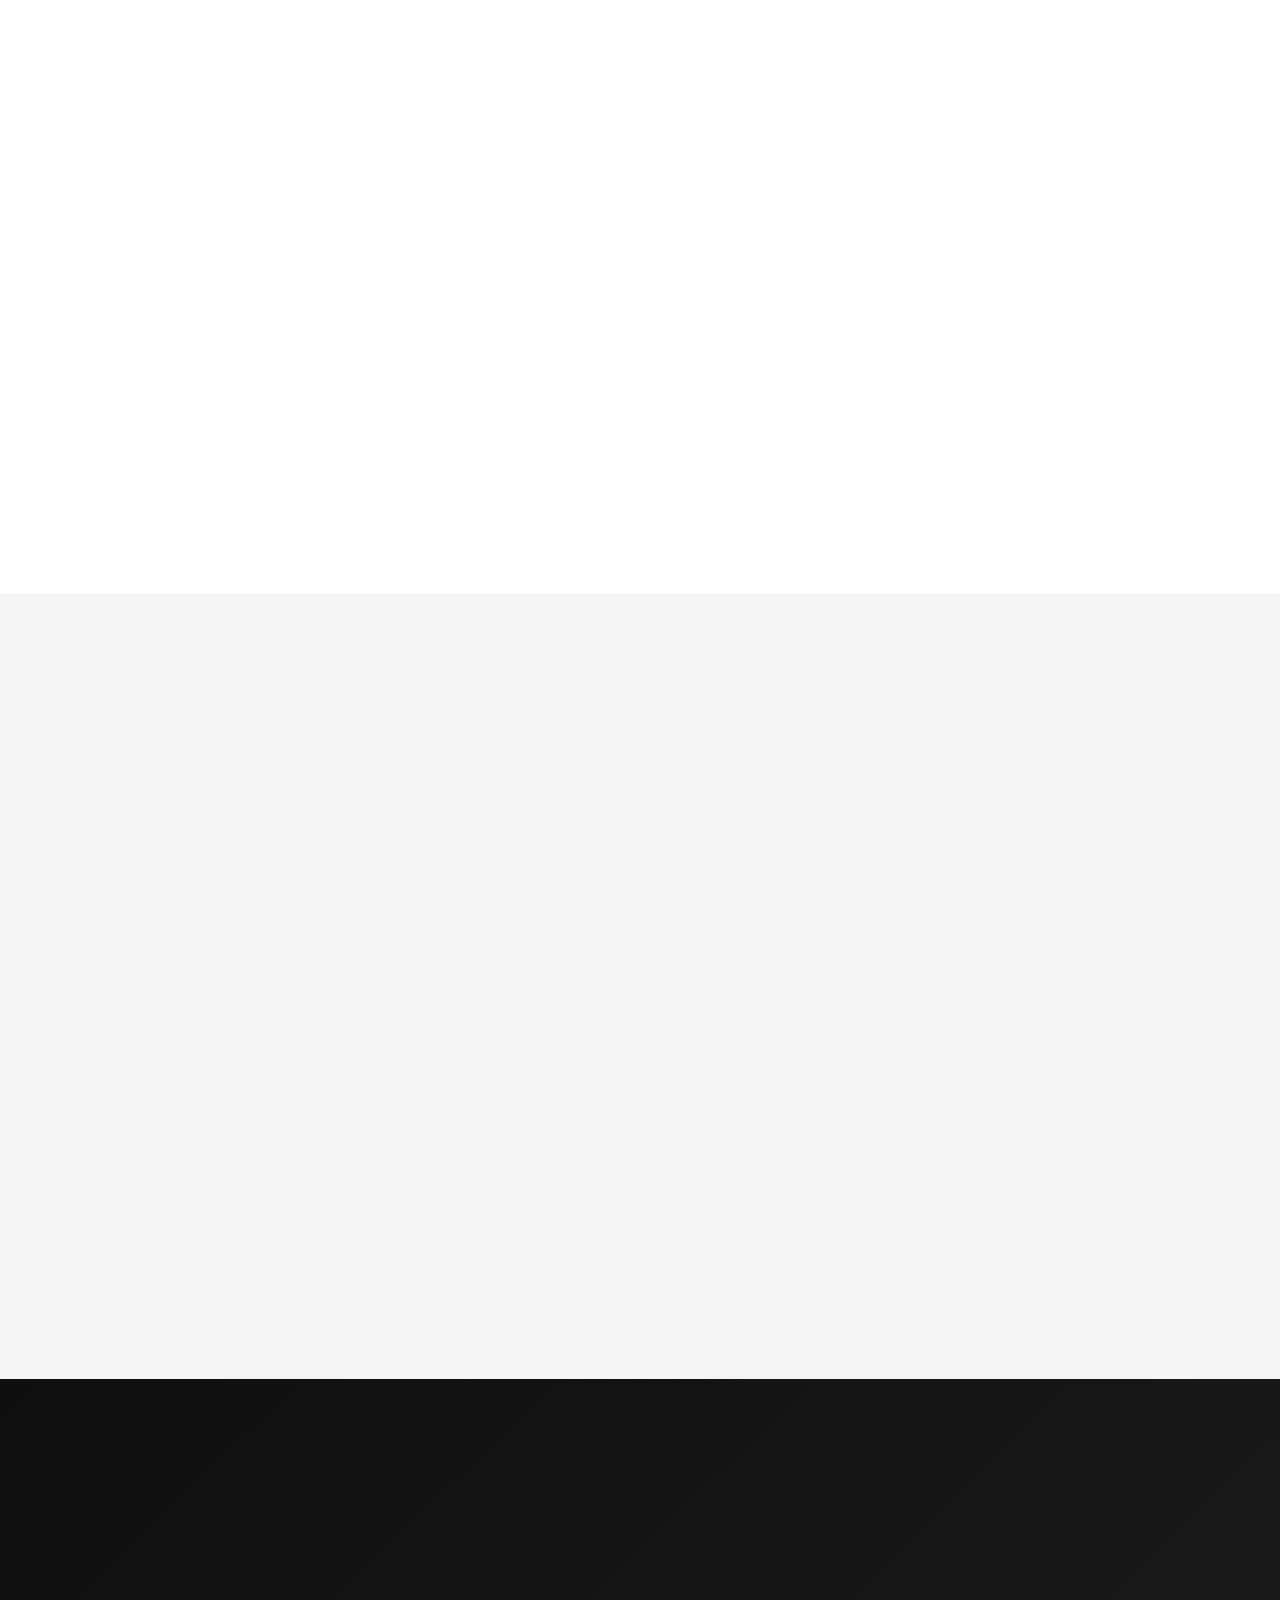
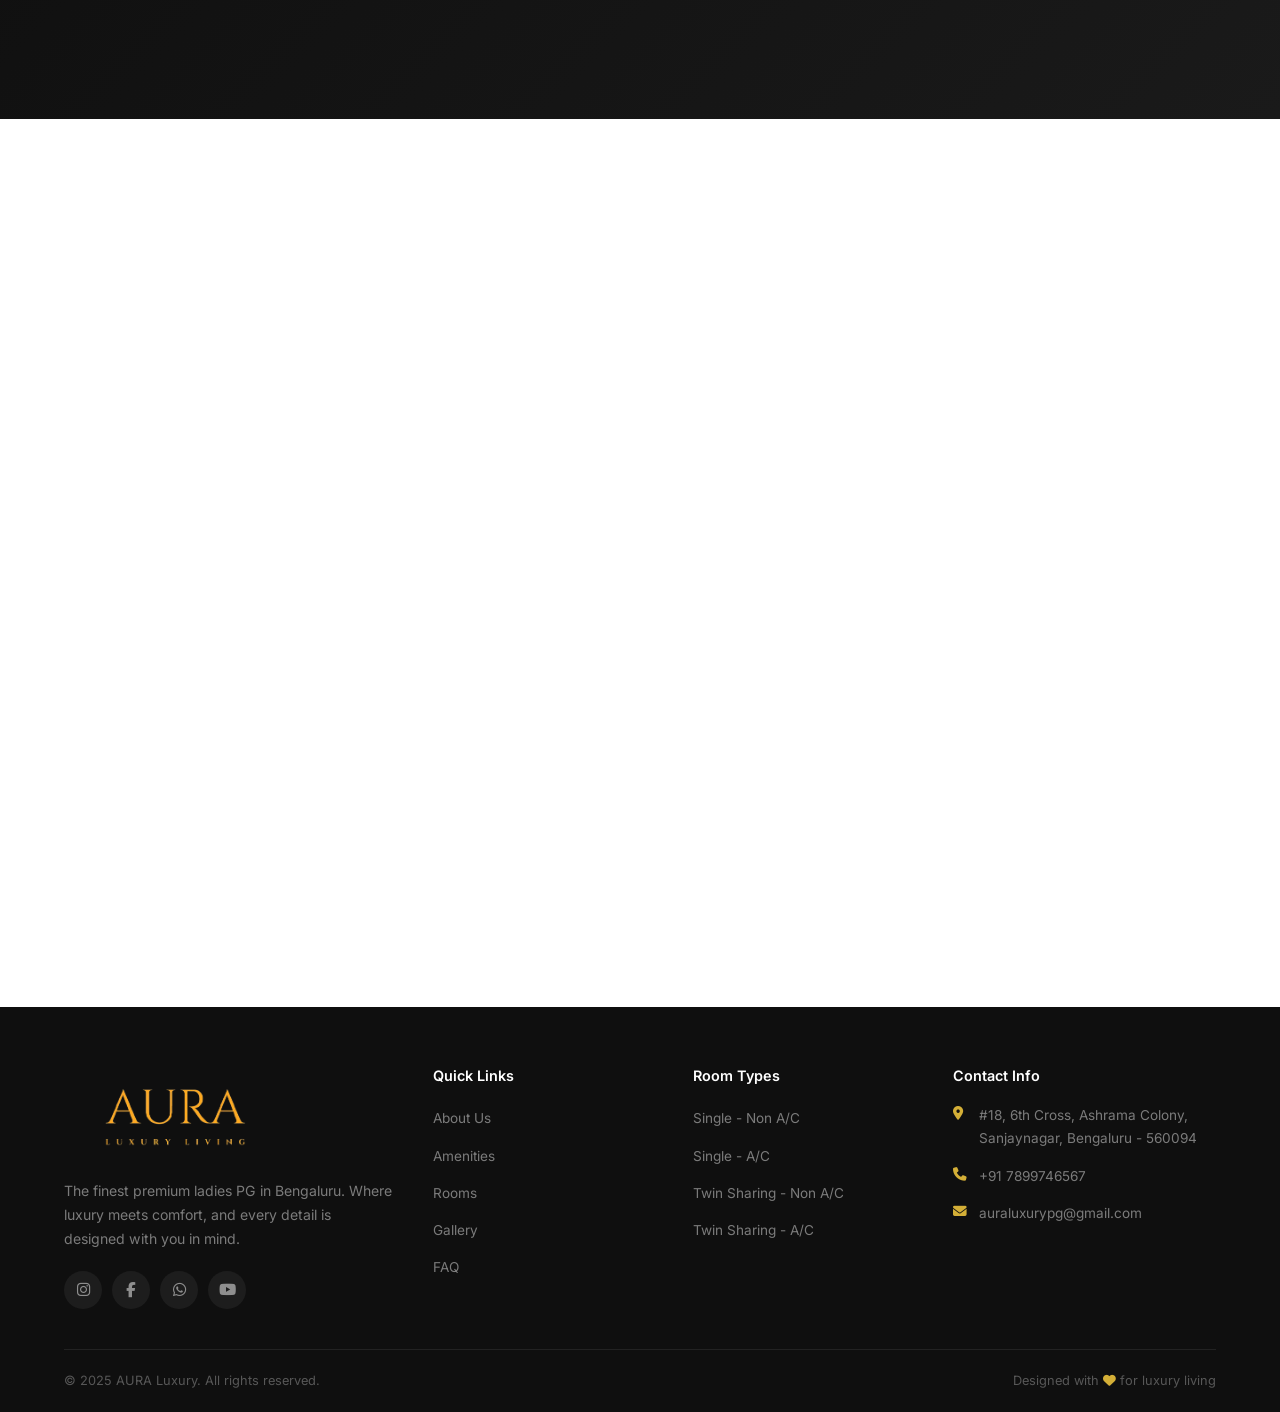
==== commit fb2eab7a: "Fix preloader bar centering, update slideshow and gallery - Center preloader loading bar with margin" ====
--- a/index.html
+++ b/index.html
@@ -55,6 +55,18 @@
             <div class="hero-slide active">
                 <img src="https://cdn.shopify.com/s/files/1/0653/3372/3209/files/2000_x_800_px-2.png?v=1775801685" alt="">
             </div>
+            <div class="hero-slide">
+                <img src="images/slide-1.png" alt="Dining Area">
+            </div>
+            <div class="hero-slide">
+                <img src="images/slide-2.png" alt="Hallway">
+            </div>
+            <div class="hero-slide">
+                <img src="images/slide-3.jpg" alt="Room Interior">
+            </div>
+            <div class="hero-slide">
+                <img src="images/slide-4.png" alt="Reception">
+            </div>
         </div>
         <div class="hero-content">
             <div class="hero-badge" data-animate="fade-up">
@@ -80,7 +92,6 @@
             <!-- Feature Pills Row -->
             <div class="hero-pills" data-animate="fade-up" data-delay="350">
                 <div class="hero-pill"><i class="fas fa-check-circle"></i> Fully Furnished</div>
-                <div class="hero-pill"><i class="fas fa-check-circle"></i> Self-Cooking Kitchen</div>
                 <div class="hero-pill"><i class="fas fa-check-circle"></i> Biometric Access</div>
                 <div class="hero-pill"><i class="fas fa-check-circle"></i> High-Speed Commercial WiFi</div>
             </div>
@@ -235,11 +246,6 @@
                 <!-- Kitchen Amenities -->
                 <div class="tab-content" id="tab-kitchen">
                     <div class="amenities-grid">
-                        <div class="amenity-card">
-                            <div class="amenity-icon"><i class="fas fa-kitchen-set"></i></div>
-                            <h4>Self-Cooking Kitchen</h4>
-                            <p>In-room facility at Aura 24</p>
-                        </div>
                         <div class="amenity-card">
                             <div class="amenity-icon"><i class="fas fa-fire-burner"></i></div>
                             <h4>Gas Stove</h4>
@@ -414,10 +420,7 @@
                     </div>
                 </div>
                 <div class="gallery-item">
-                    <div class="img-placeholder img-gallery-2">
-                        <i class="fas fa-bed"></i>
-                        <span>Bedroom</span>
-                    </div>
+                    <img src="images/gallery-bedroom.png" alt="Cozy Bedroom" style="width:100%;height:100%;object-fit:cover;display:block;">
                     <div class="gallery-overlay">
                         <h4>Cozy Bedroom</h4>
                         <p>Your personal sanctuary</p>
--- a/styles.css
+++ b/styles.css
@@ -174,6 +174,7 @@
     background: rgba(255, 255, 255, 0.1);
     border-radius: 2px;
     overflow: hidden;
+    margin: 0 auto;
 }
 
 .preloader-fill {
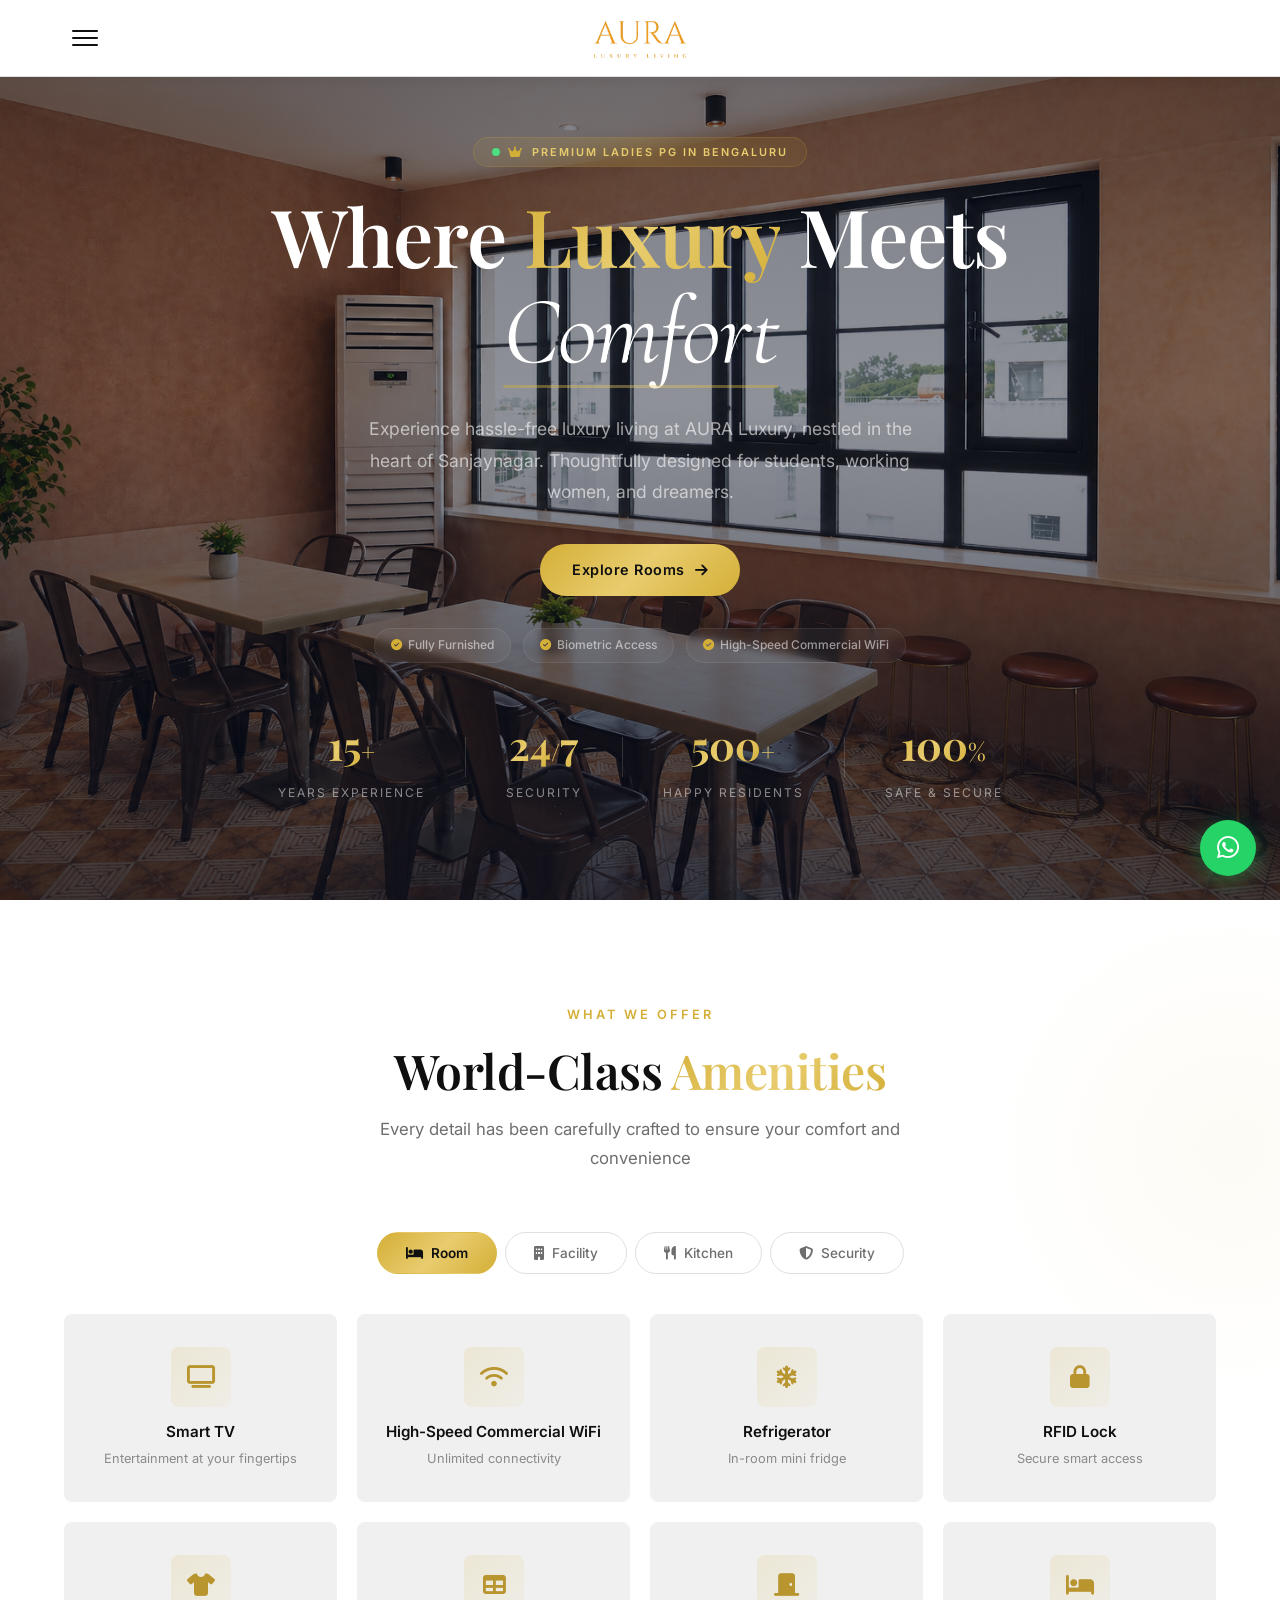
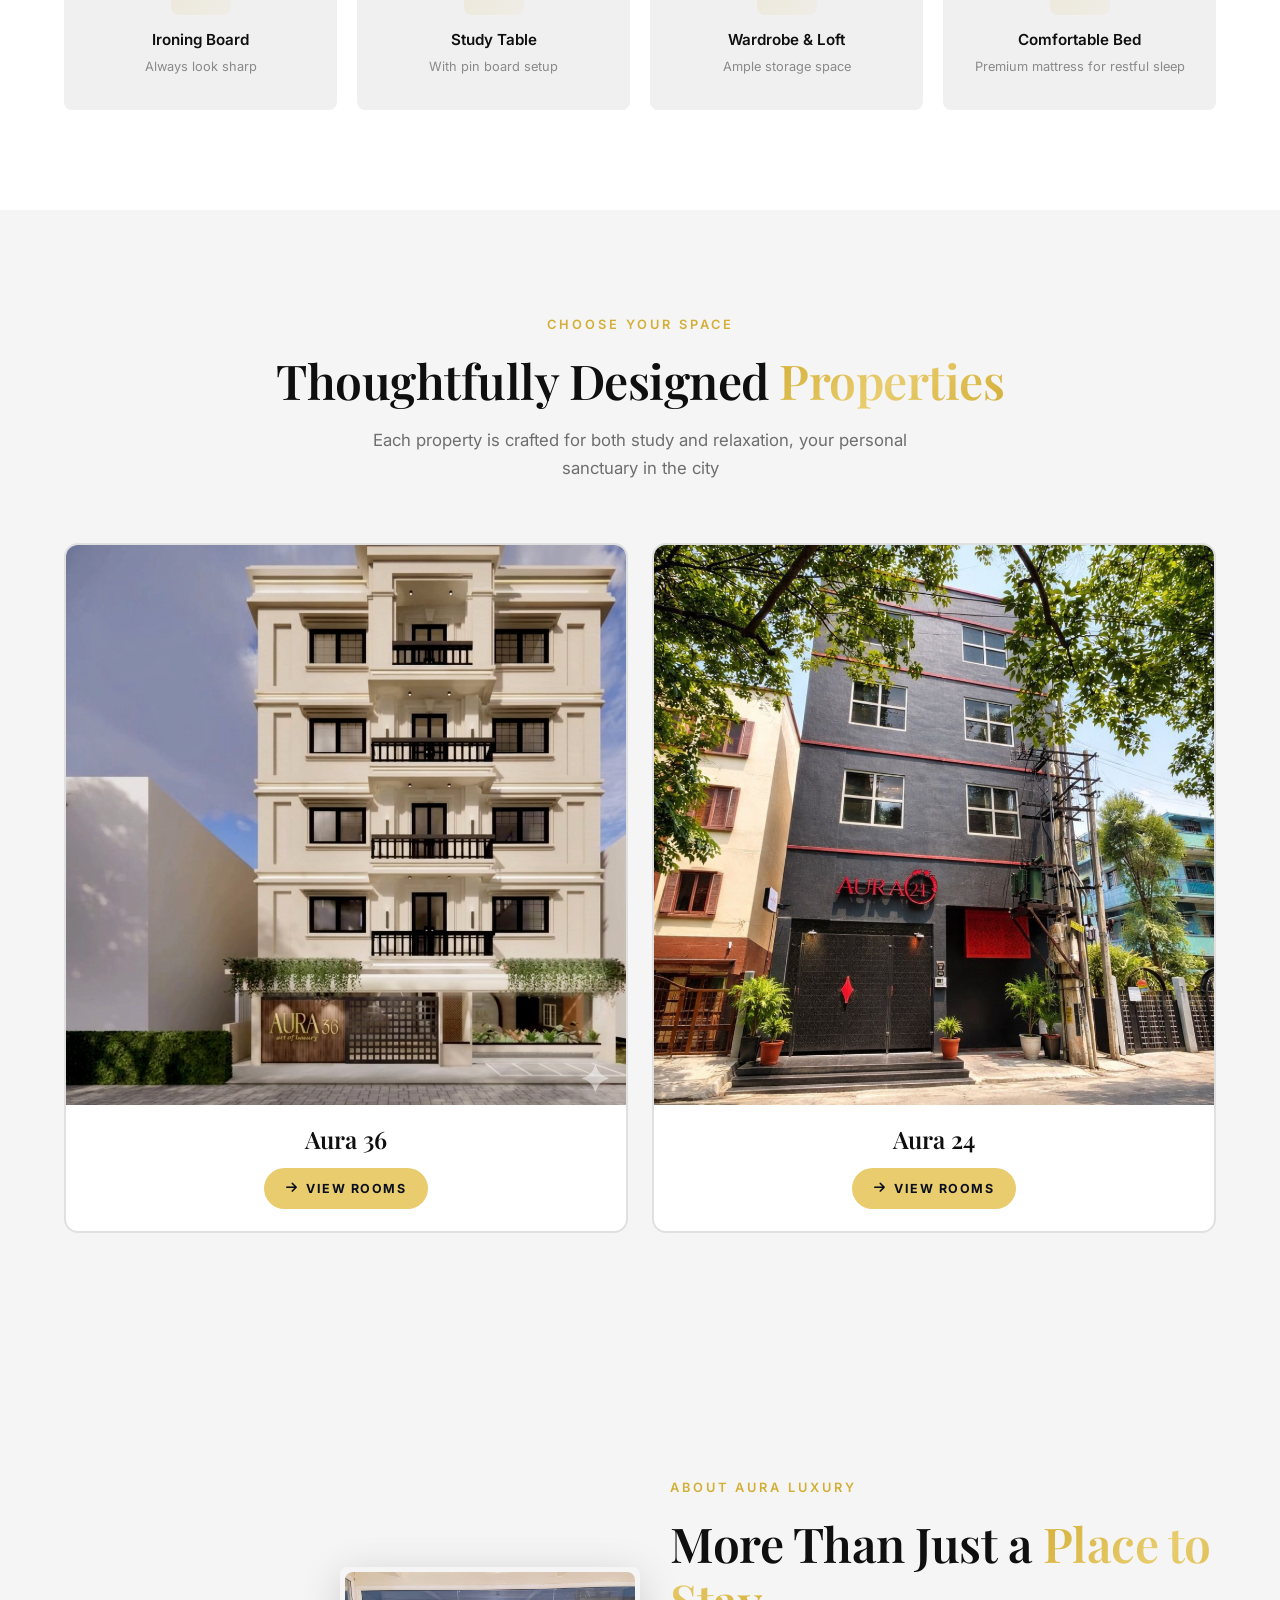
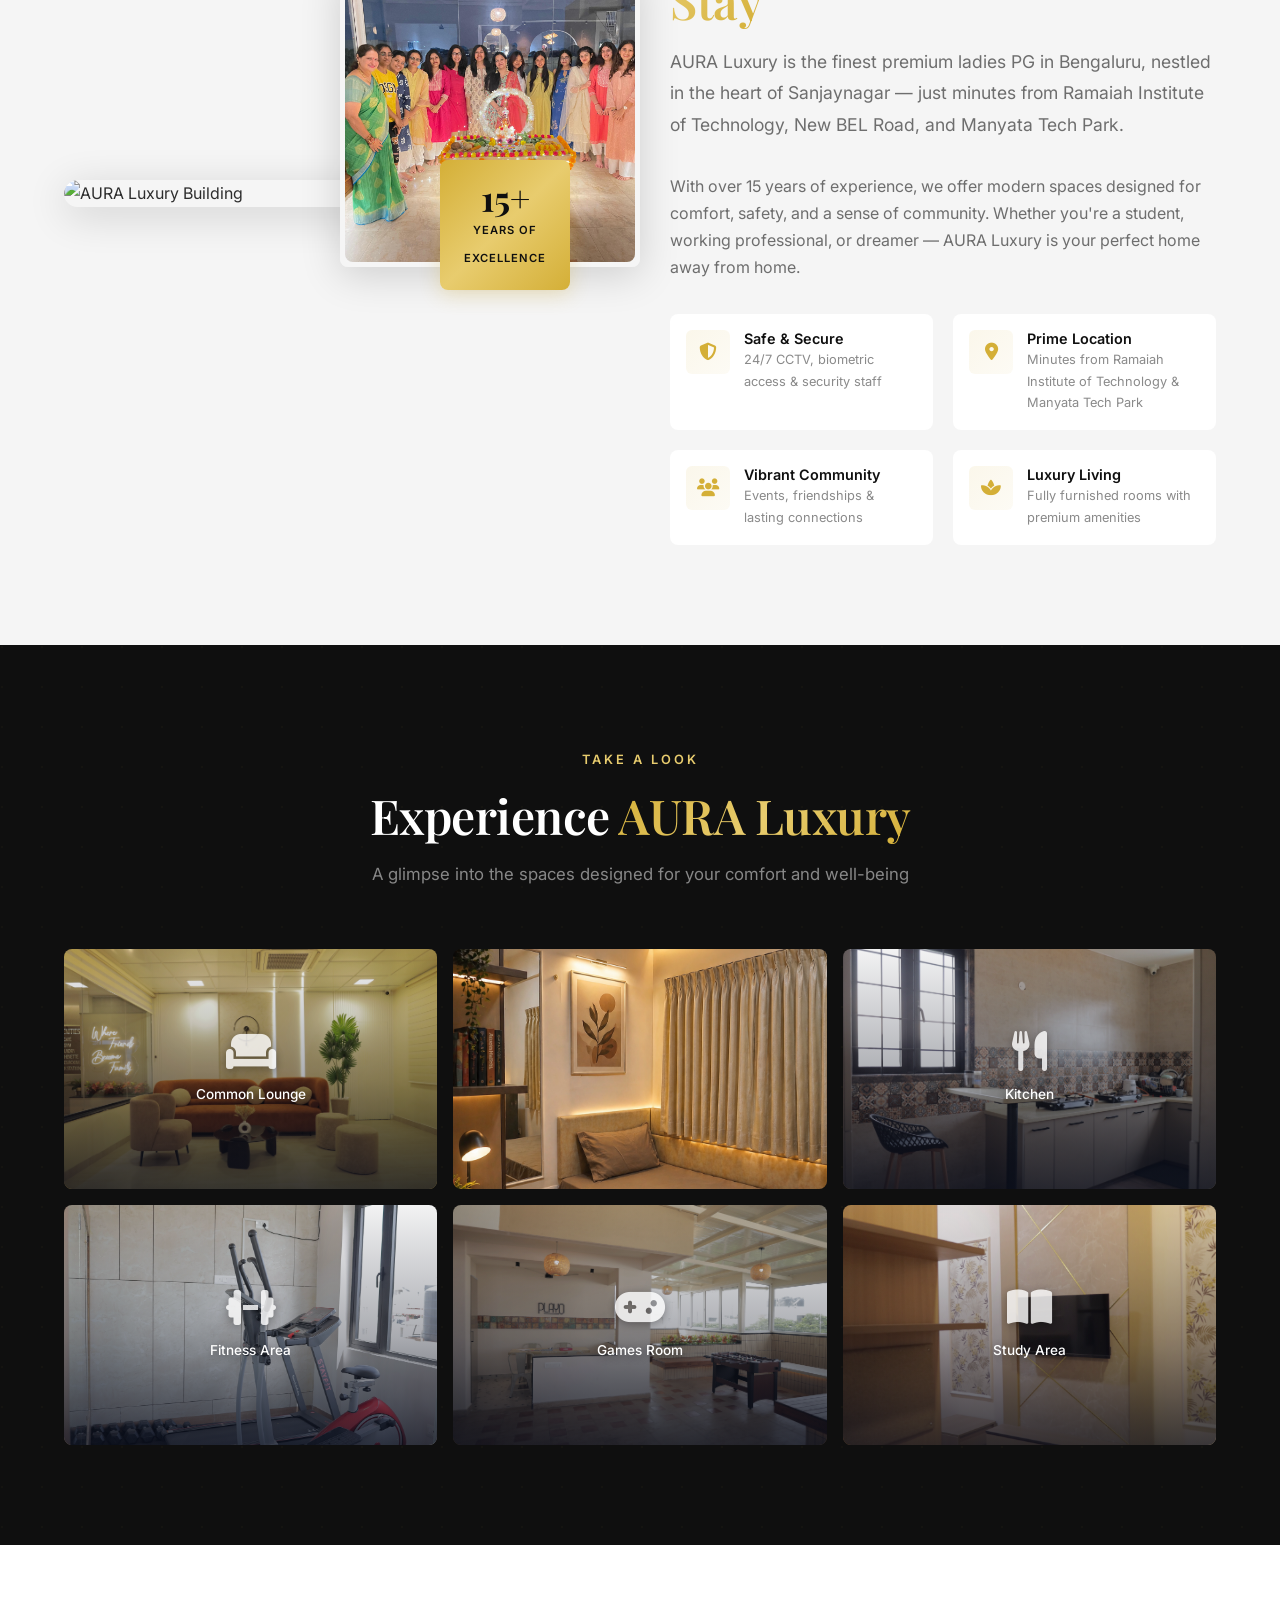
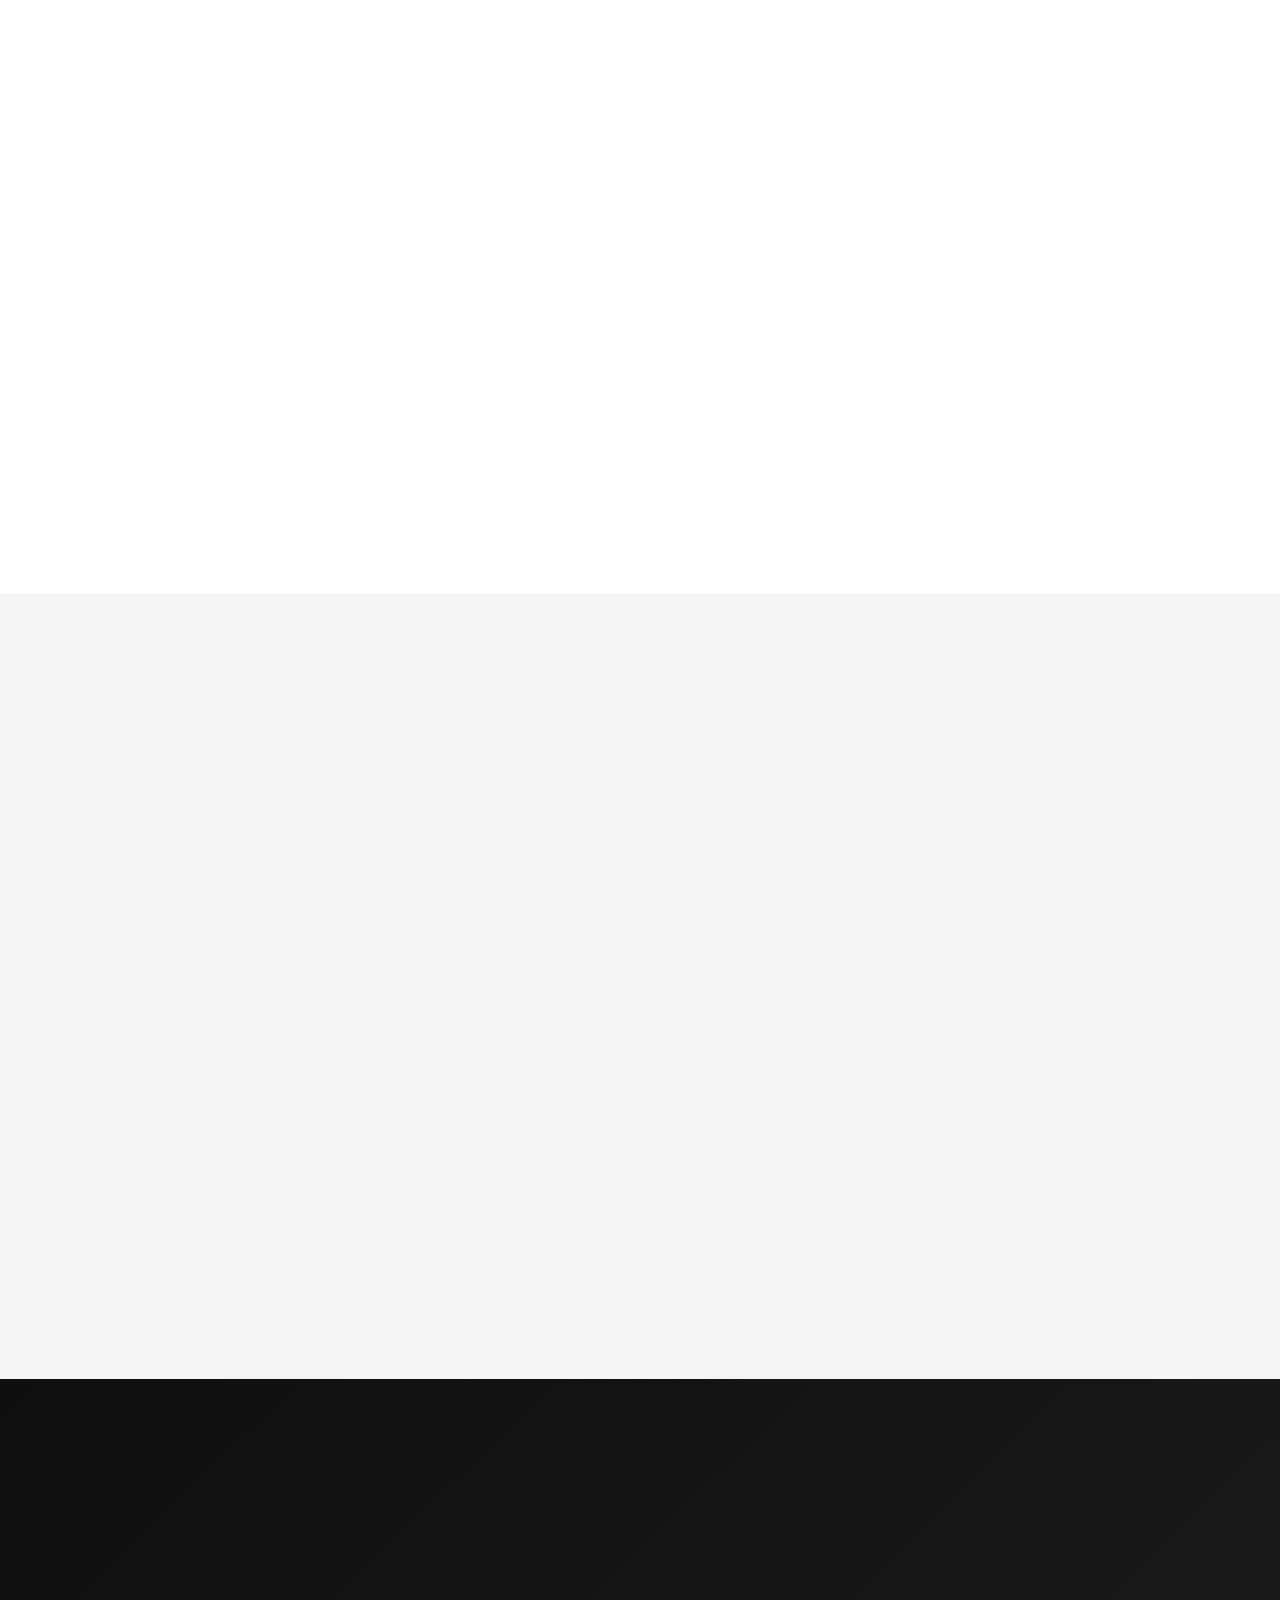
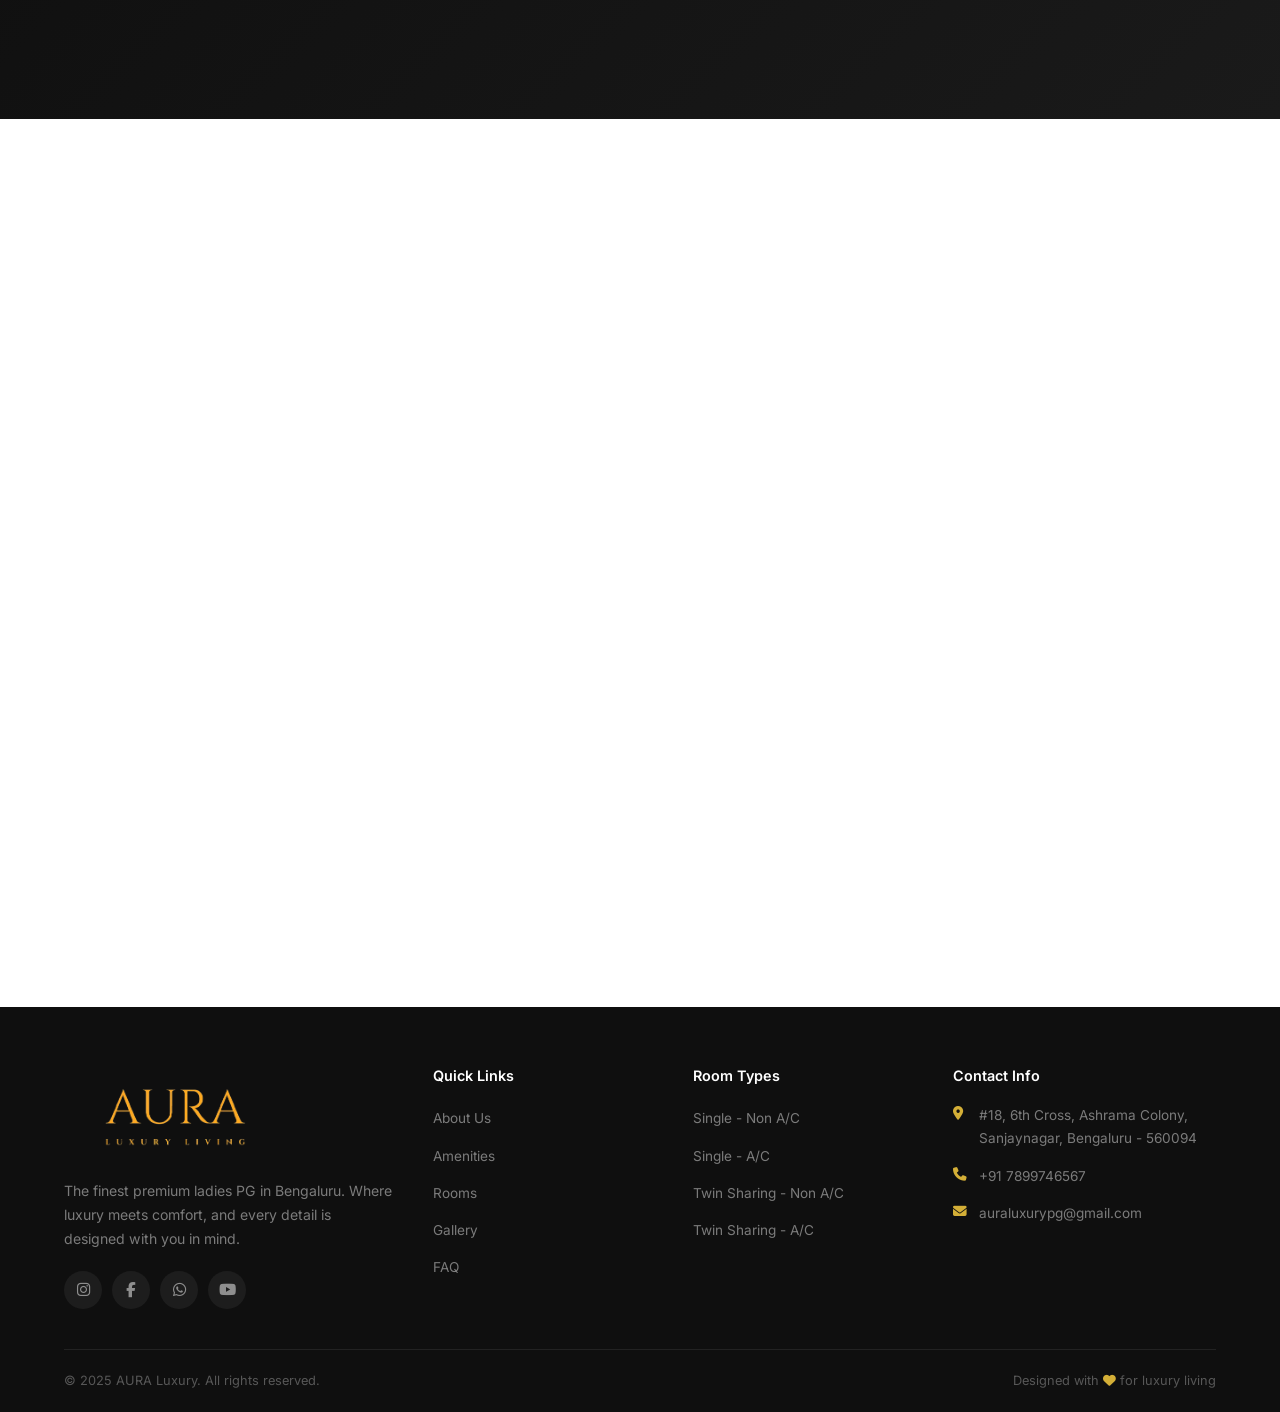
==== commit d7a54bec: "Add twin bedroom slide, Google location links, fix map embed - Add twin bedroom image as 6th hero sl" ====
--- a/index.html
+++ b/index.html
@@ -67,6 +67,9 @@
             <div class="hero-slide">
                 <img src="images/slide-4.png" alt="Reception">
             </div>
+            <div class="hero-slide">
+                <img src="images/slide-5.png" alt="Twin Sharing Room">
+            </div>
         </div>
         <div class="hero-content">
             <div class="hero-badge" data-animate="fade-up">
@@ -610,11 +613,11 @@
                 </div>
                 <div class="location-map" data-animate="fade-left">
                     <div class="map-container">
-                        <iframe src="https://www.google.com/maps/embed?pb=!1m18!1m12!1m3!1d3887.3!2d77.57!3d13.03!2m3!1f0!2f0!3f0!3m2!1i1024!2i768!4f13.1!3m3!1m2!1s0x0%3A0x0!2zMTPCsDAyJzI0LjAiTiA3N8KwMzQnMTIuMCJF!5e0!3m2!1sen!2sin!4v1" width="100%" height="100%" style="border:0;" allowfullscreen="" loading="lazy" referrerpolicy="no-referrer-when-downgrade" title="AURA Luxury Location"></iframe>
+                        <iframe src="https://www.google.com/maps/embed?pb=!1m18!1m12!1m3!1d3887.996893478847!2d77.56529317592346!3d13.026033513700777!2m3!1f0!2f0!3f0!3m2!1i1024!2i768!4f13.1!3m3!1m2!1s0x3bae17259b4a0001%3A0xf15b6c7c9e60e762!2sAura%2036!5e0!3m2!1sen!2sin!4v1746085200000!5m2!1sen!2sin" width="100%" height="100%" style="border:0;" allowfullscreen="" loading="lazy" referrerpolicy="no-referrer-when-downgrade" title="AURA Luxury Location"></iframe>
                     </div>
                     <div class="map-address">
                         <i class="fas fa-location-dot"></i>
-                        <span>#18, 6th Cross, Ashrama Colony, Sanjaynagar, Bengaluru - 560094</span>
+                        <a href="https://www.google.com/search?kgmid=%2Fg%2F11xn3d5p6d&q=Aura+36" target="_blank" rel="noopener" style="color:inherit;text-decoration:none;">#18, 6th Cross, Ashrama Colony, Sanjaynagar, Bengaluru - 560094</a>
                     </div>
                 </div>
             </div>
@@ -726,7 +729,7 @@
                         <div class="contact-icon"><i class="fas fa-location-dot"></i></div>
                         <div>
                             <h4>Our Address</h4>
-                            <p>#18, 6th Cross, Ashrama Colony,<br>Sanjaynagar, Bengaluru - 560094</p>
+                            <p><a href="https://www.google.com/search?kgmid=%2Fg%2F11xn3d5p6d&q=Aura+36" target="_blank" rel="noopener" style="color:inherit;text-decoration:none;">#18, 6th Cross, Ashrama Colony,<br>Sanjaynagar, Bengaluru - 560094</a></p>
                         </div>
                     </div>
                     <div class="contact-card">
@@ -830,7 +833,7 @@
                     <ul>
                         <li>
                             <i class="fas fa-location-dot"></i>
-                            <span>#18, 6th Cross, Ashrama Colony,<br>Sanjaynagar, Bengaluru - 560094</span>
+                            <a href="https://www.google.com/search?kgmid=%2Fg%2F11xn3d5p6d&q=Aura+36" target="_blank" rel="noopener" style="color:inherit;text-decoration:none;">#18, 6th Cross, Ashrama Colony,<br>Sanjaynagar, Bengaluru - 560094</a>
                         </li>
                         <li>
                             <i class="fas fa-phone"></i>
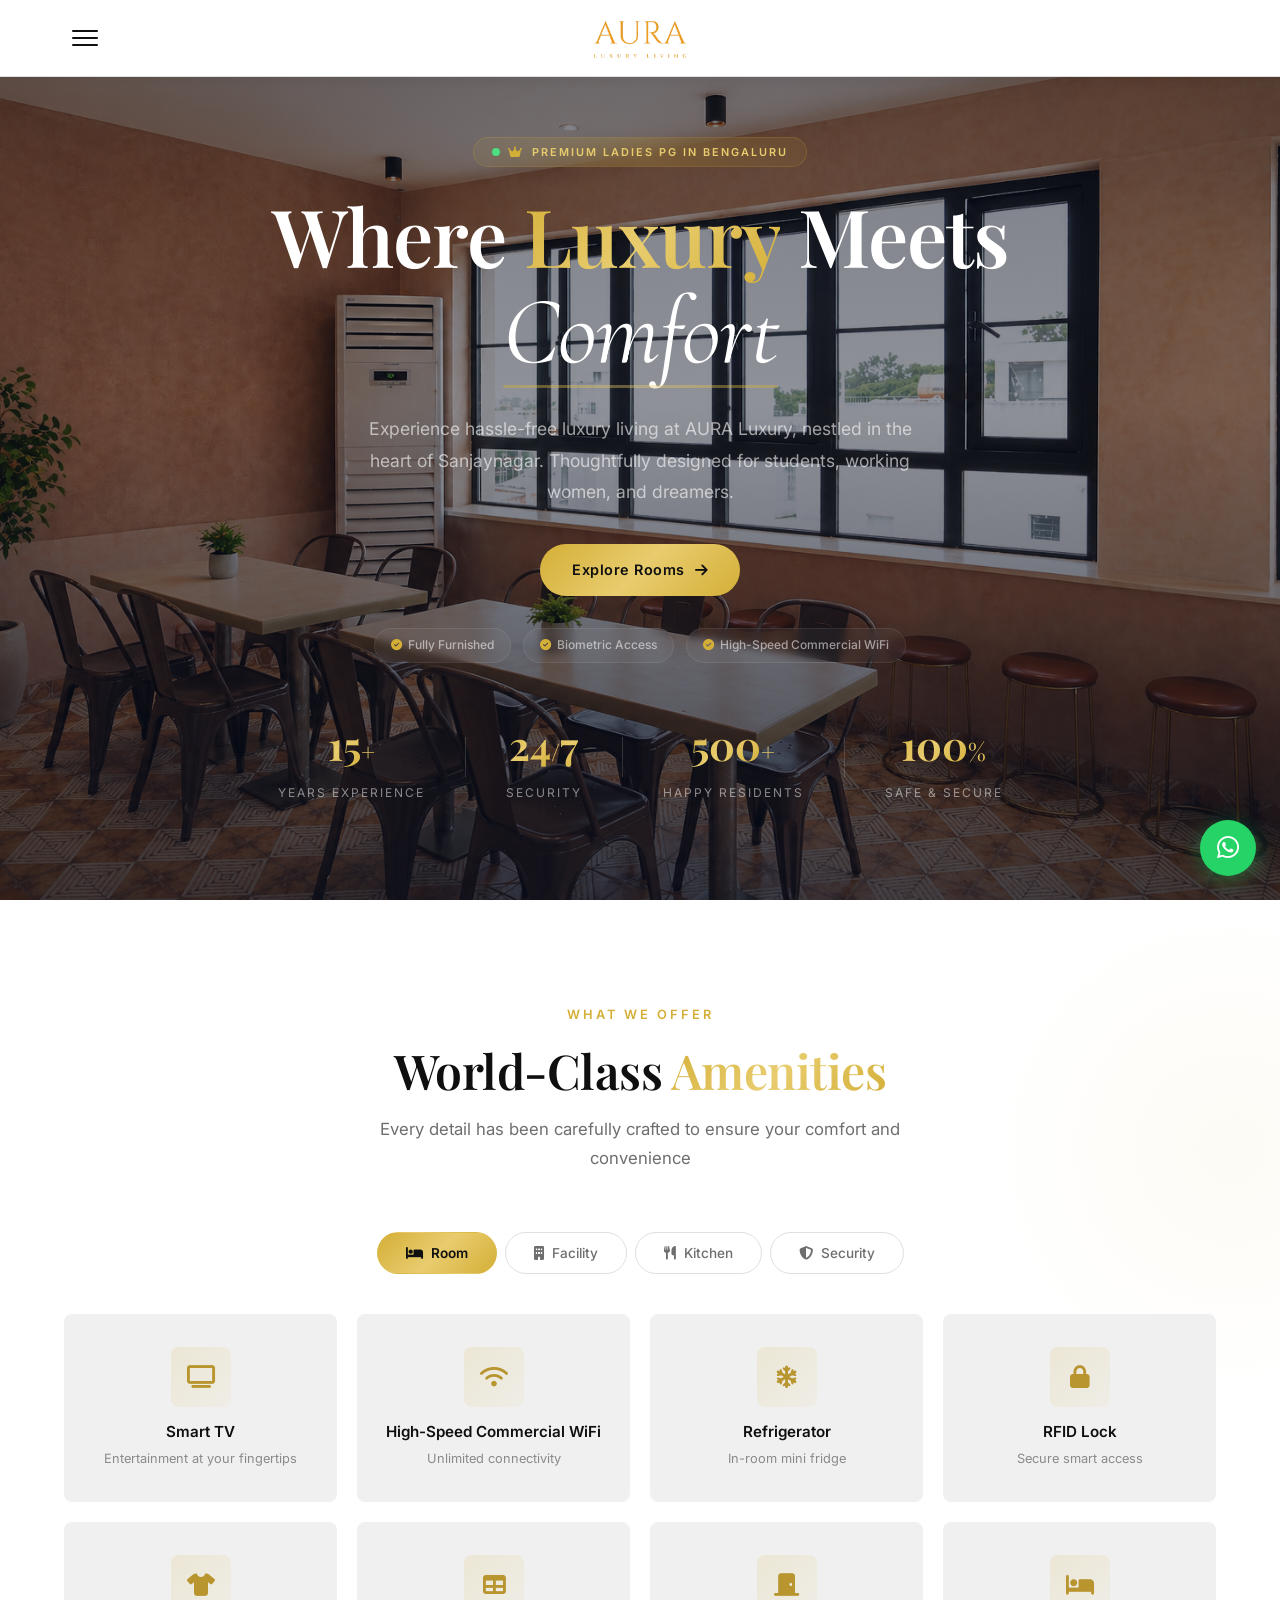
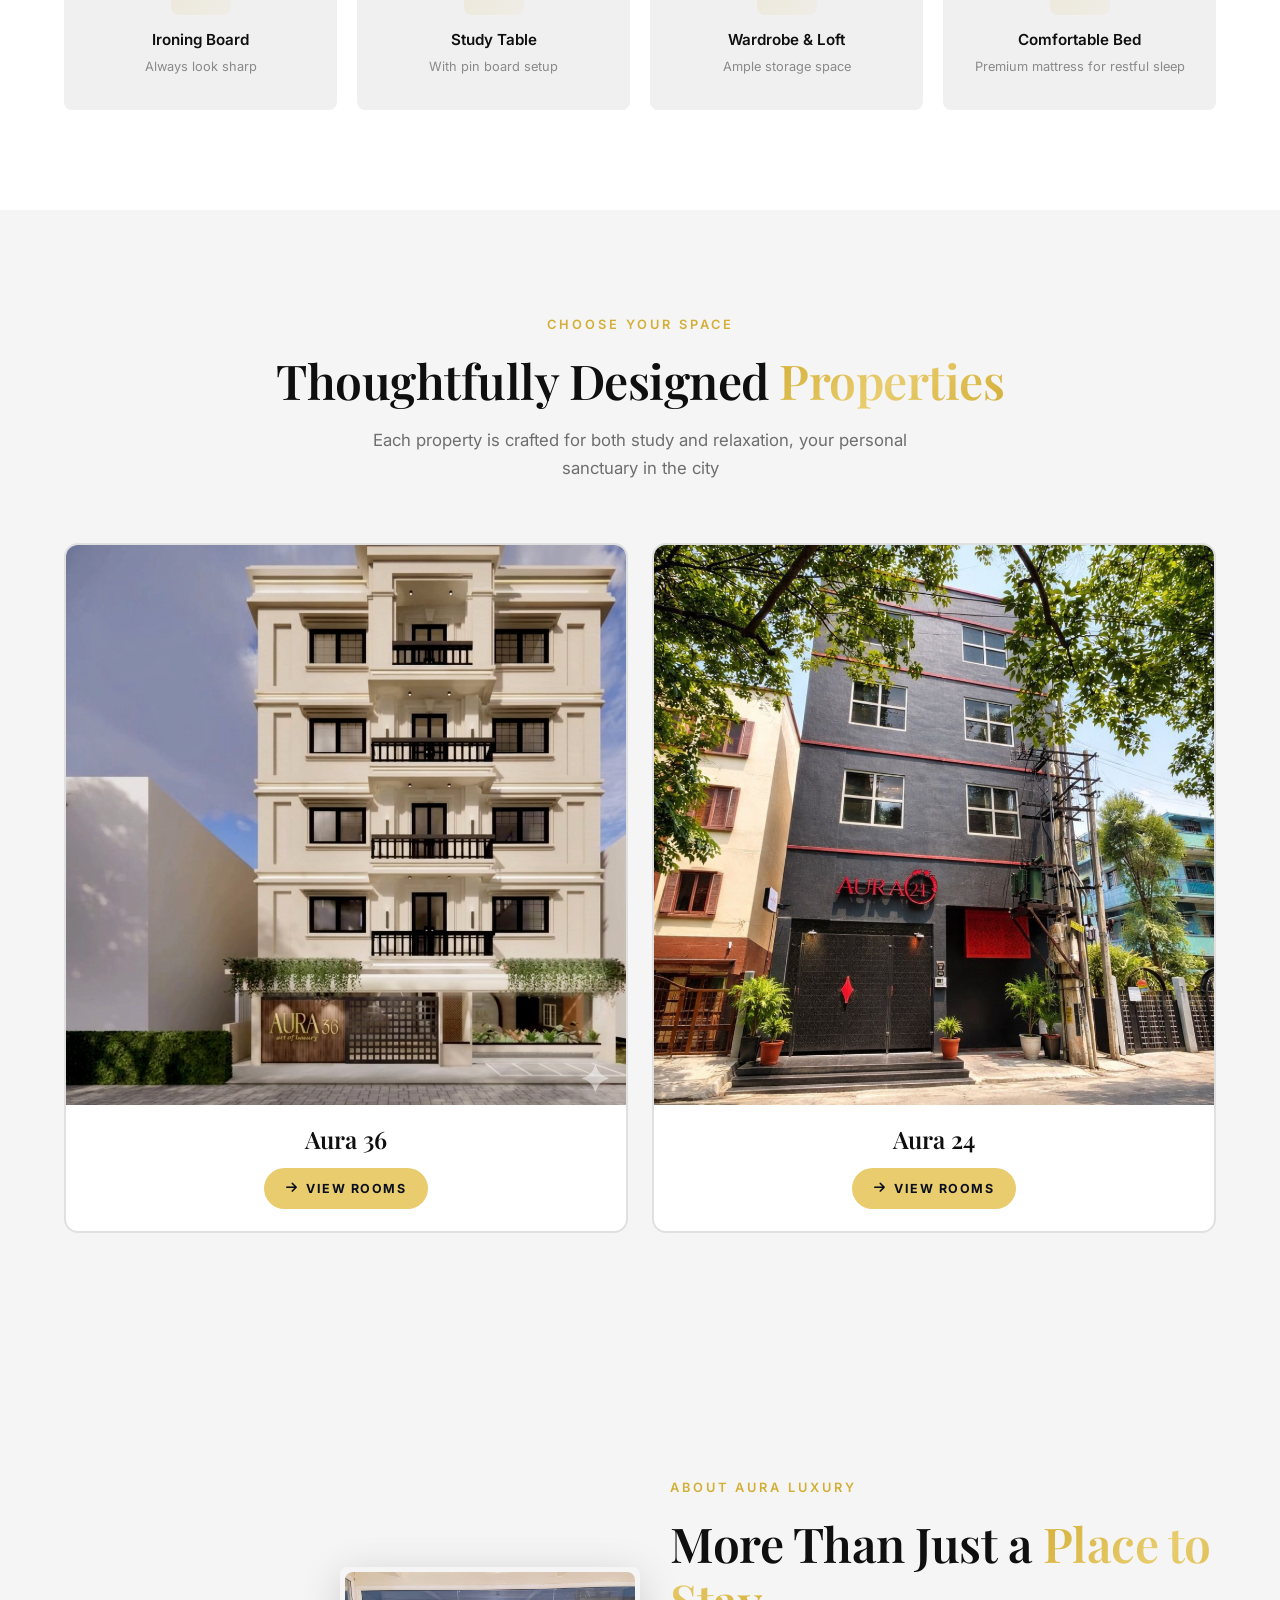
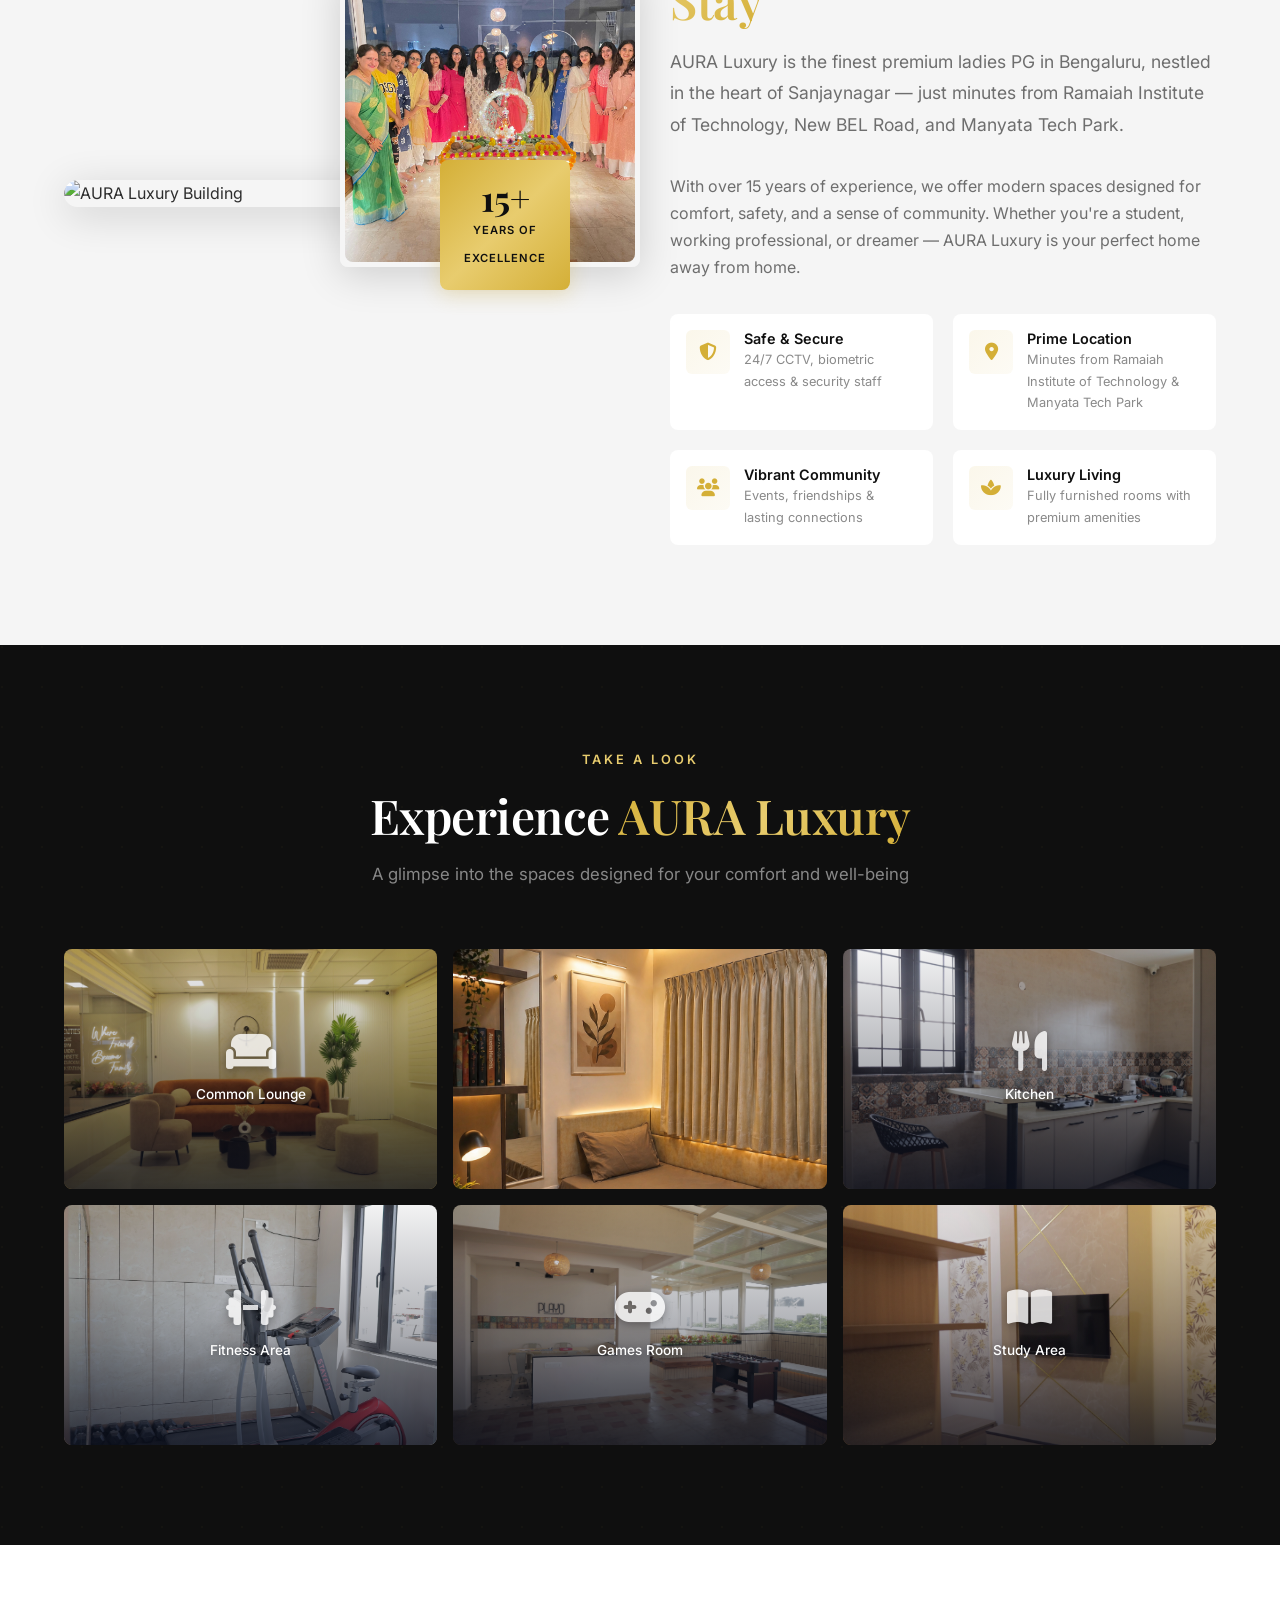
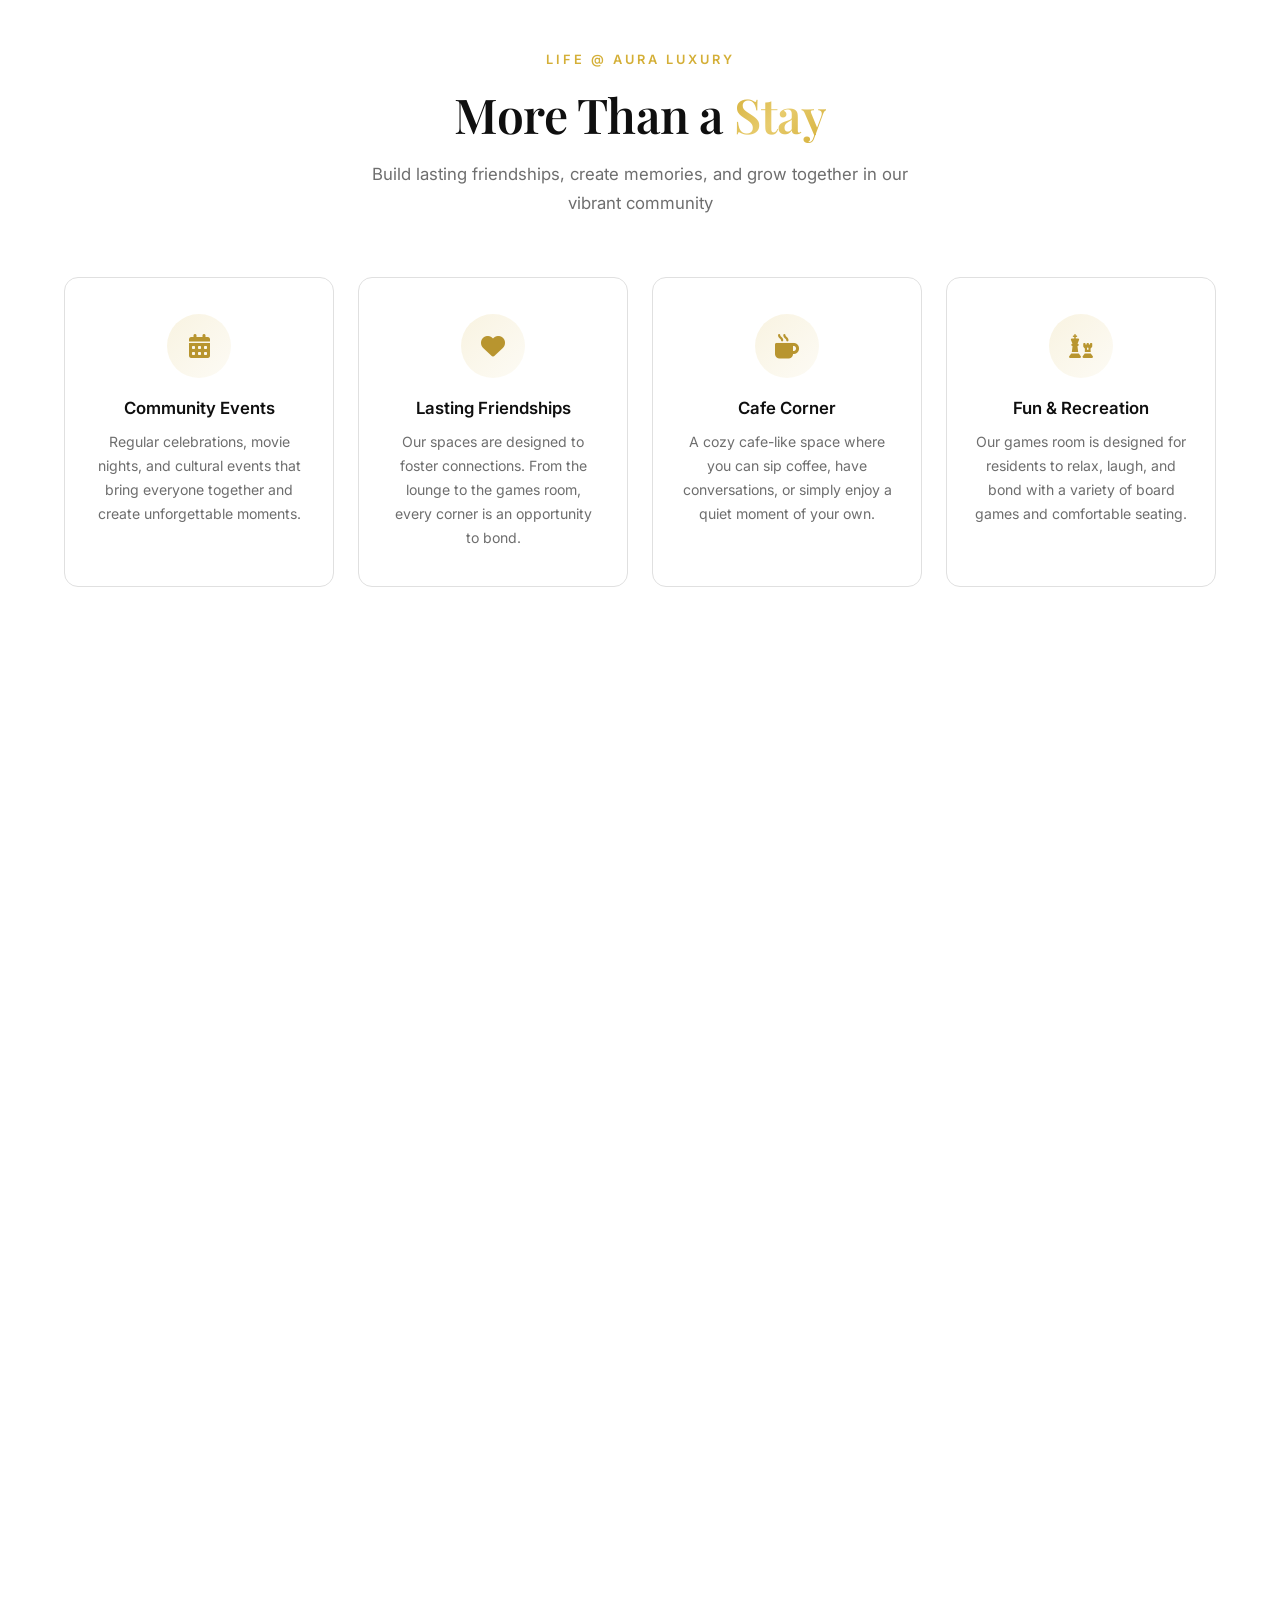
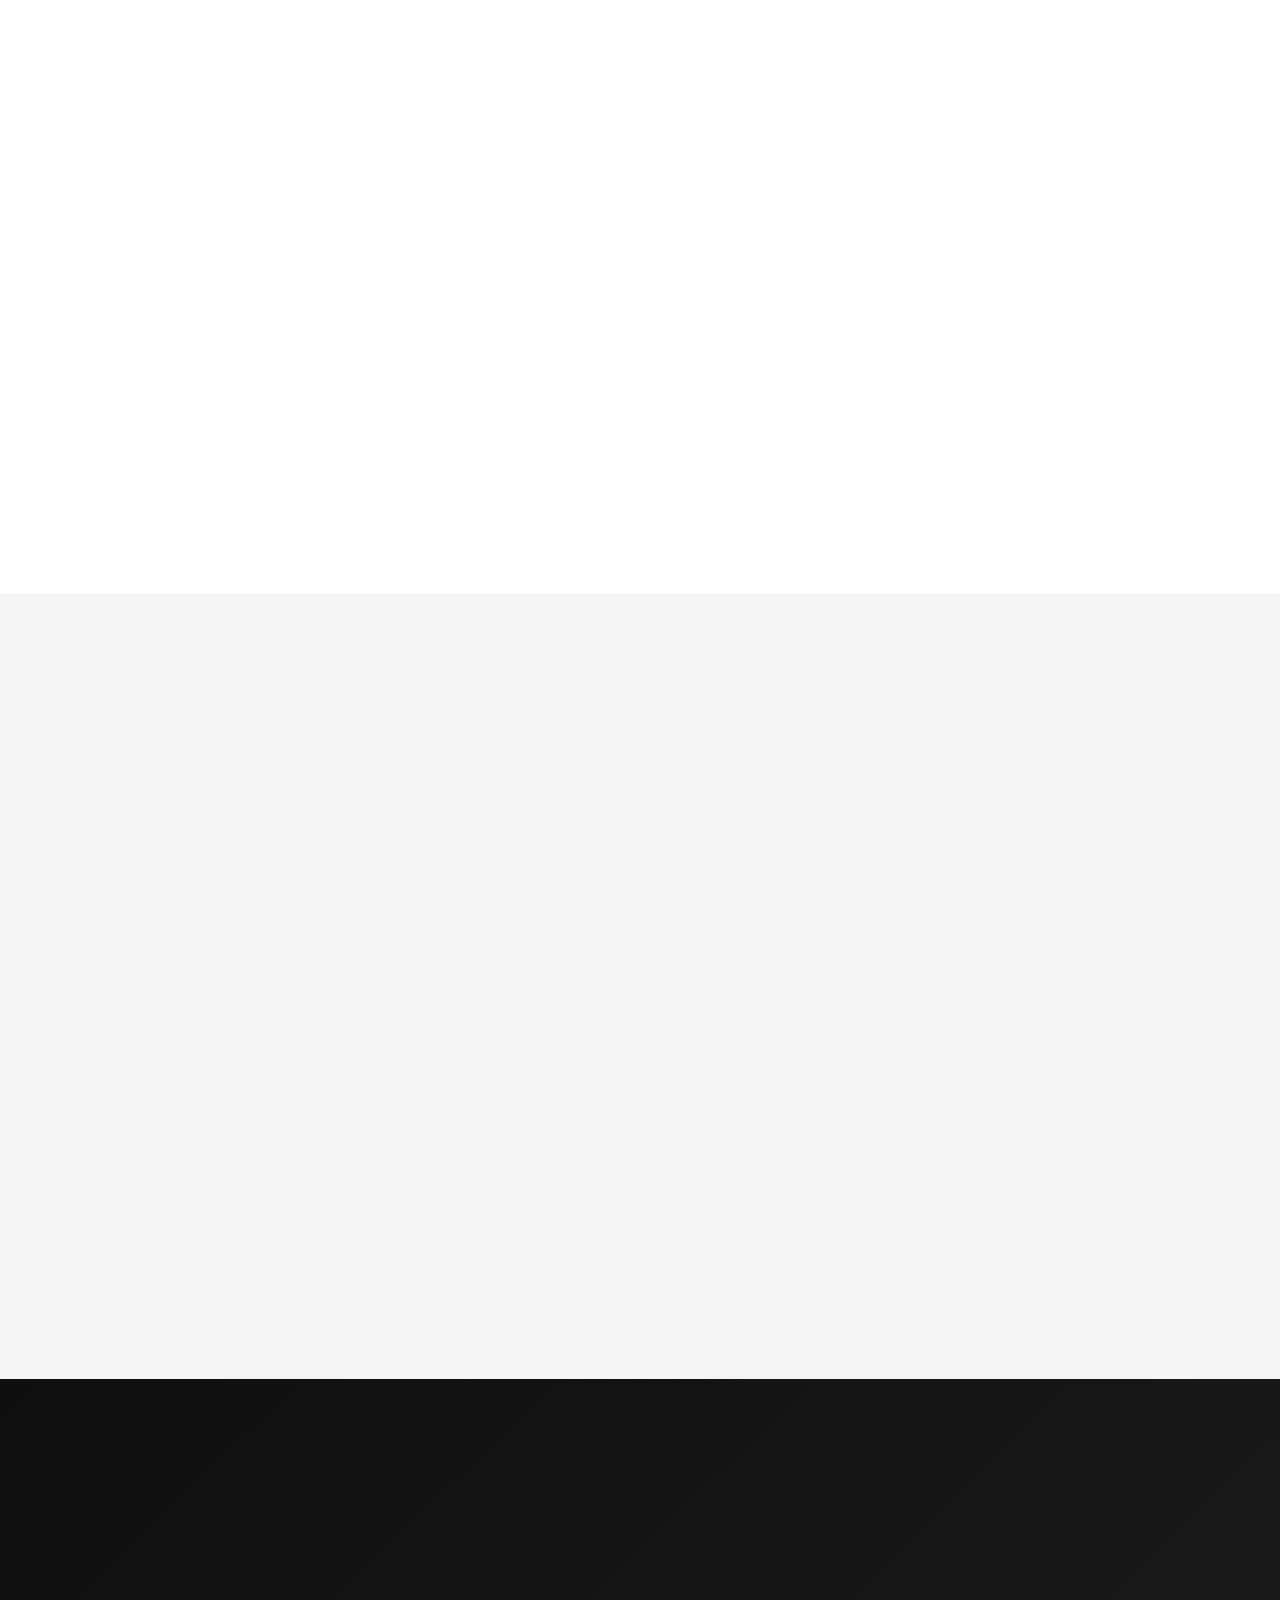
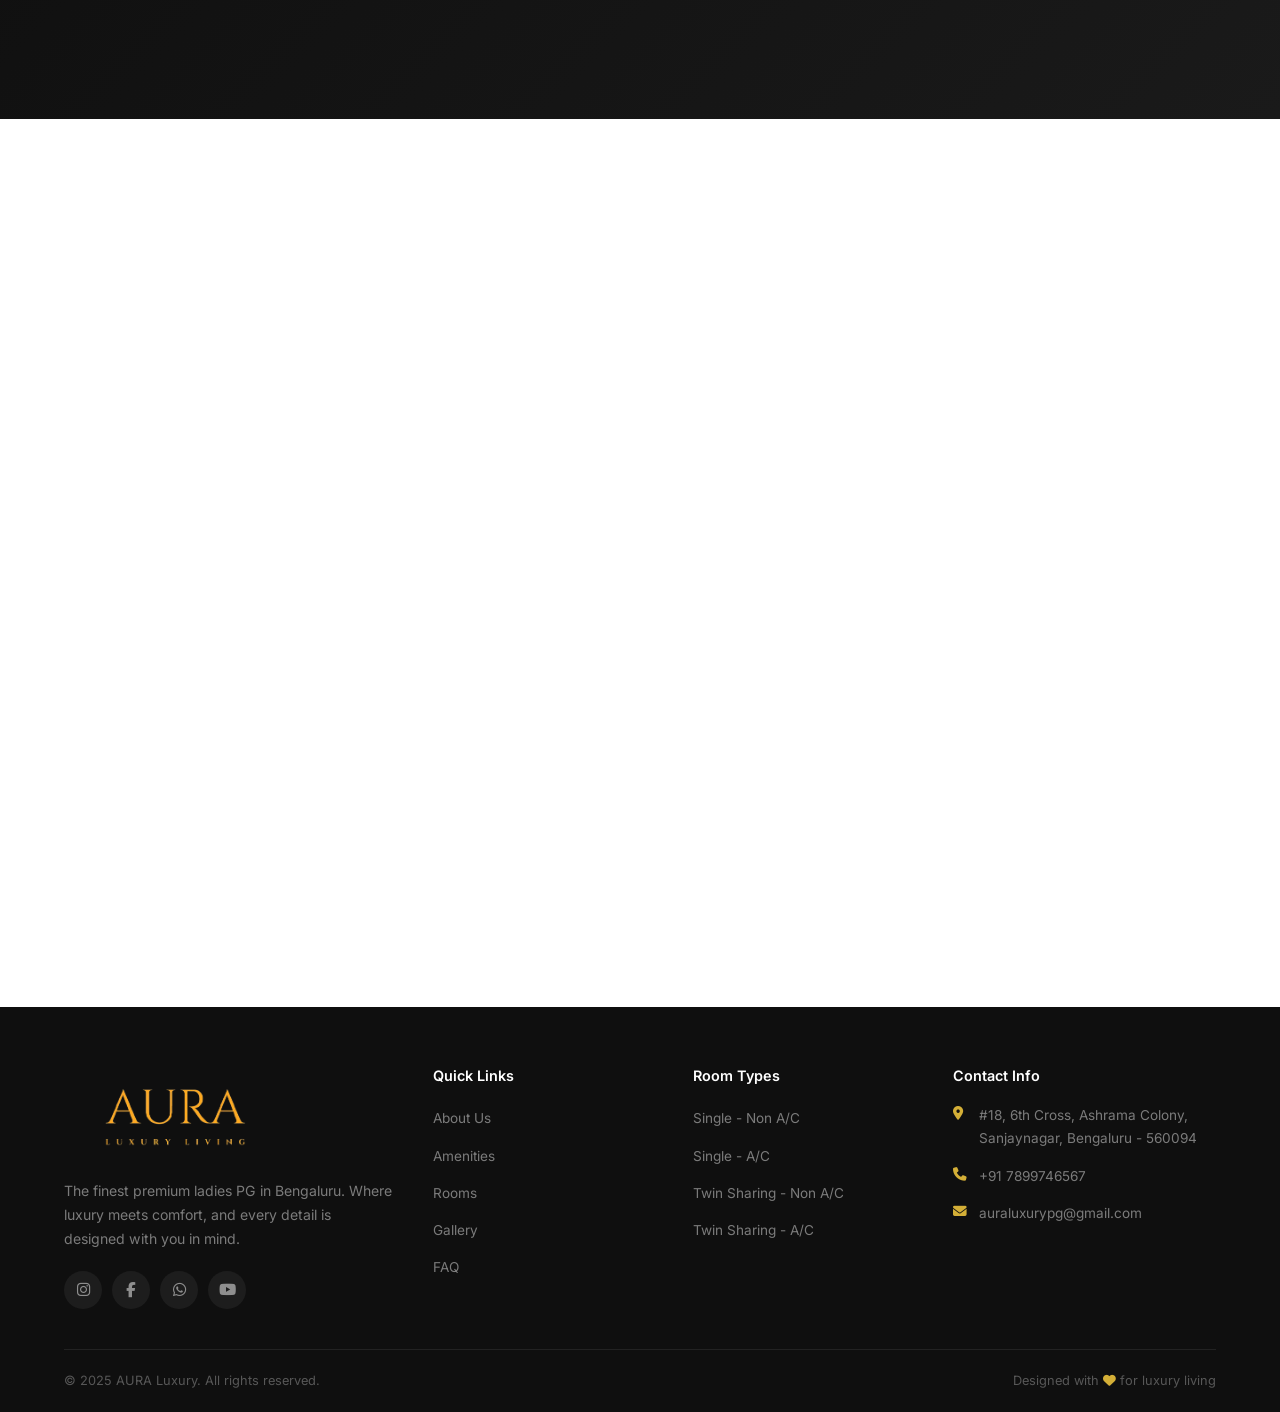
==== commit ef18e296: "Fix map: replace broken iframe with Google Maps link, correct share URL - Replace broken iframe embe" ====
--- a/index.html
+++ b/index.html
@@ -612,12 +612,16 @@
                     </div>
                 </div>
                 <div class="location-map" data-animate="fade-left">
-                    <div class="map-container">
-                        <iframe src="https://www.google.com/maps/embed?pb=!1m18!1m12!1m3!1d3887.996893478847!2d77.56529317592346!3d13.026033513700777!2m3!1f0!2f0!3f0!3m2!1i1024!2i768!4f13.1!3m3!1m2!1s0x3bae17259b4a0001%3A0xf15b6c7c9e60e762!2sAura%2036!5e0!3m2!1sen!2sin!4v1746085200000!5m2!1sen!2sin" width="100%" height="100%" style="border:0;" allowfullscreen="" loading="lazy" referrerpolicy="no-referrer-when-downgrade" title="AURA Luxury Location"></iframe>
+                    <div class="map-container" style="display:flex;align-items:center;justify-content:center;background:linear-gradient(135deg,#1a1a2e 0%,#16213e 100%);border-radius:16px;">
+                        <a href="https://share.google/4LE5m0FWl8pKVRx5G" target="_blank" rel="noopener" style="display:flex;flex-direction:column;align-items:center;gap:16px;text-decoration:none;color:#c9a96e;padding:40px;">
+                            <i class="fas fa-map-location-dot" style="font-size:64px;"></i>
+                            <span style="font-size:18px;font-weight:600;letter-spacing:1px;">View on Google Maps</span>
+                            <span style="font-size:13px;color:rgba(255,255,255,0.5);text-align:center;">#18, 6th Cross, Ashrama Colony,<br>Sanjaynagar, Bengaluru - 560094</span>
+                        </a>
                     </div>
                     <div class="map-address">
                         <i class="fas fa-location-dot"></i>
-                        <a href="https://www.google.com/search?kgmid=%2Fg%2F11xn3d5p6d&q=Aura+36" target="_blank" rel="noopener" style="color:inherit;text-decoration:none;">#18, 6th Cross, Ashrama Colony, Sanjaynagar, Bengaluru - 560094</a>
+                        <a href="https://share.google/4LE5m0FWl8pKVRx5G" target="_blank" rel="noopener" style="color:inherit;text-decoration:none;">#18, 6th Cross, Ashrama Colony, Sanjaynagar, Bengaluru - 560094</a>
                     </div>
                 </div>
             </div>
@@ -729,7 +733,7 @@
                         <div class="contact-icon"><i class="fas fa-location-dot"></i></div>
                         <div>
                             <h4>Our Address</h4>
-                            <p><a href="https://www.google.com/search?kgmid=%2Fg%2F11xn3d5p6d&q=Aura+36" target="_blank" rel="noopener" style="color:inherit;text-decoration:none;">#18, 6th Cross, Ashrama Colony,<br>Sanjaynagar, Bengaluru - 560094</a></p>
+                            <p><a href="https://share.google/4LE5m0FWl8pKVRx5G" target="_blank" rel="noopener" style="color:inherit;text-decoration:none;">#18, 6th Cross, Ashrama Colony,<br>Sanjaynagar, Bengaluru - 560094</a></p>
                         </div>
                     </div>
                     <div class="contact-card">
@@ -833,7 +837,7 @@
                     <ul>
                         <li>
                             <i class="fas fa-location-dot"></i>
-                            <a href="https://www.google.com/search?kgmid=%2Fg%2F11xn3d5p6d&q=Aura+36" target="_blank" rel="noopener" style="color:inherit;text-decoration:none;">#18, 6th Cross, Ashrama Colony,<br>Sanjaynagar, Bengaluru - 560094</a>
+                            <a href="https://share.google/4LE5m0FWl8pKVRx5G" target="_blank" rel="noopener" style="color:inherit;text-decoration:none;">#18, 6th Cross, Ashrama Colony,<br>Sanjaynagar, Bengaluru - 560094</a>
                         </li>
                         <li>
                             <i class="fas fa-phone"></i>
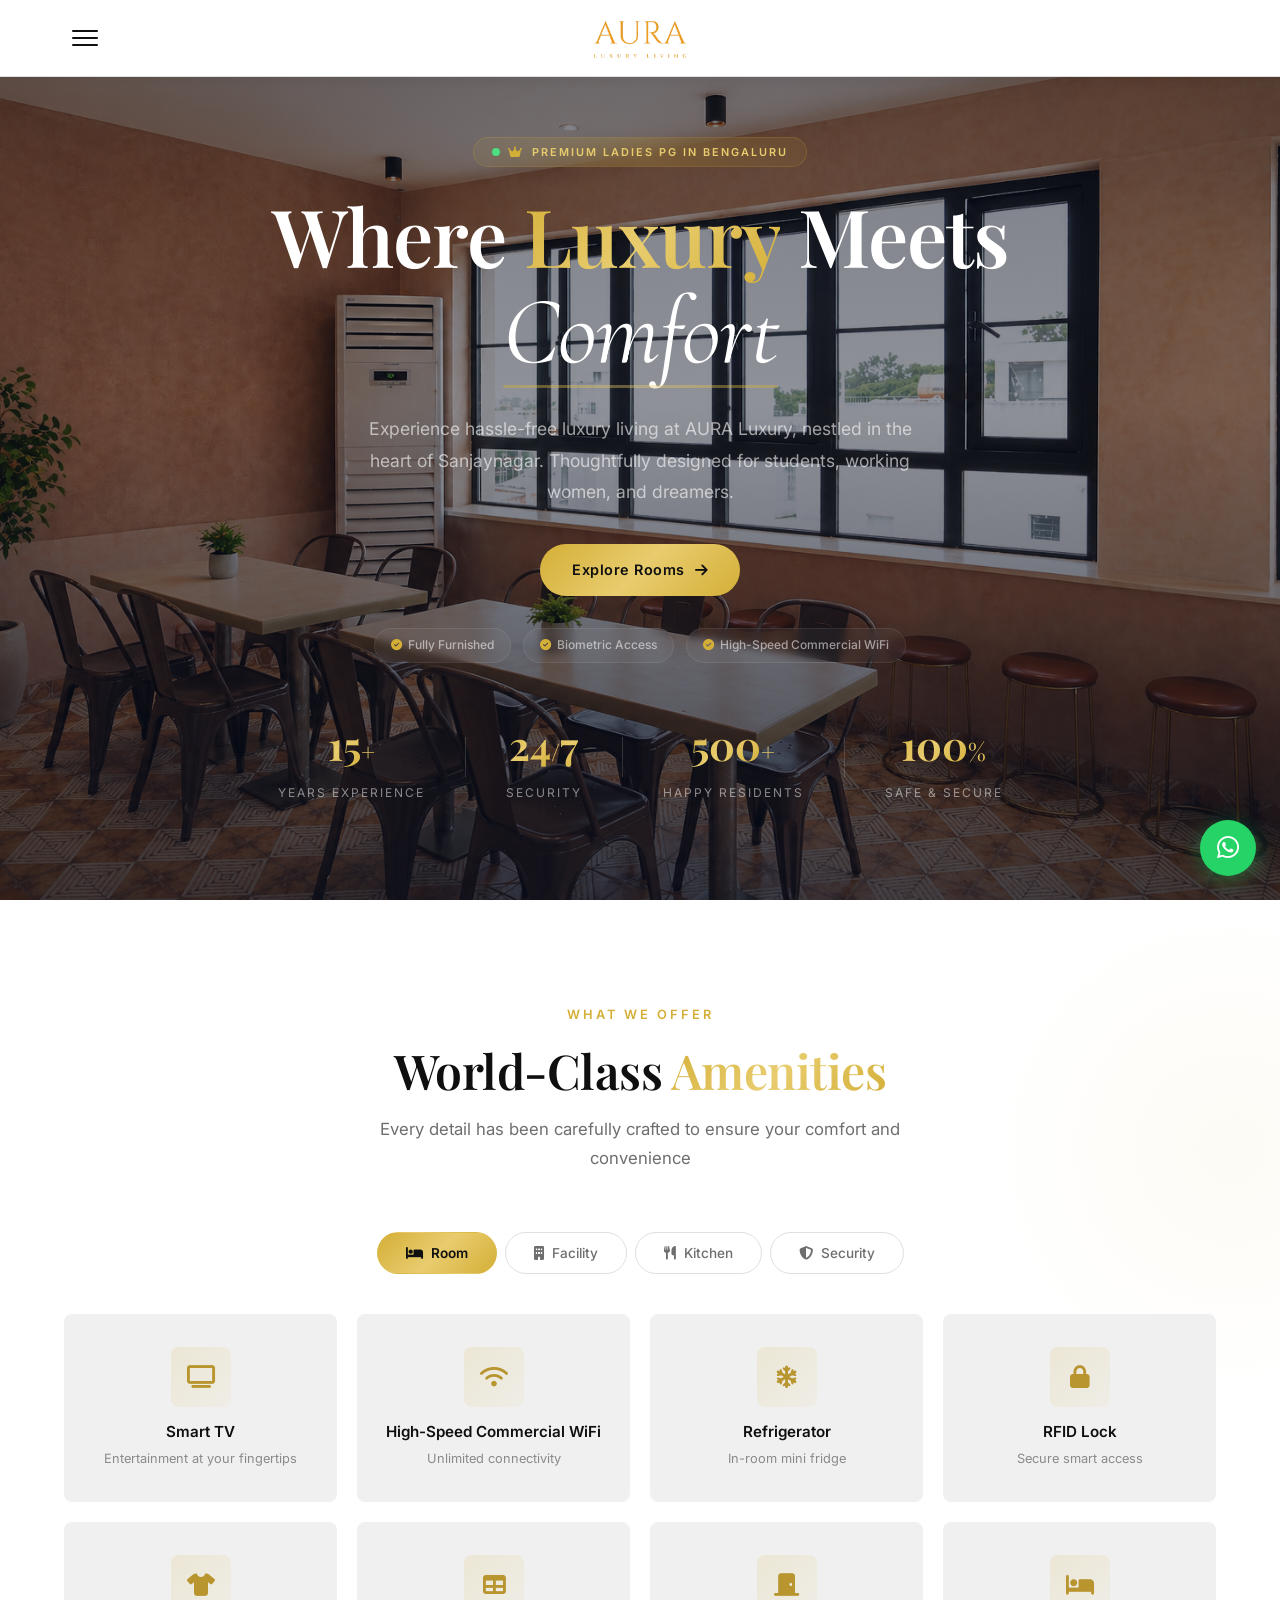
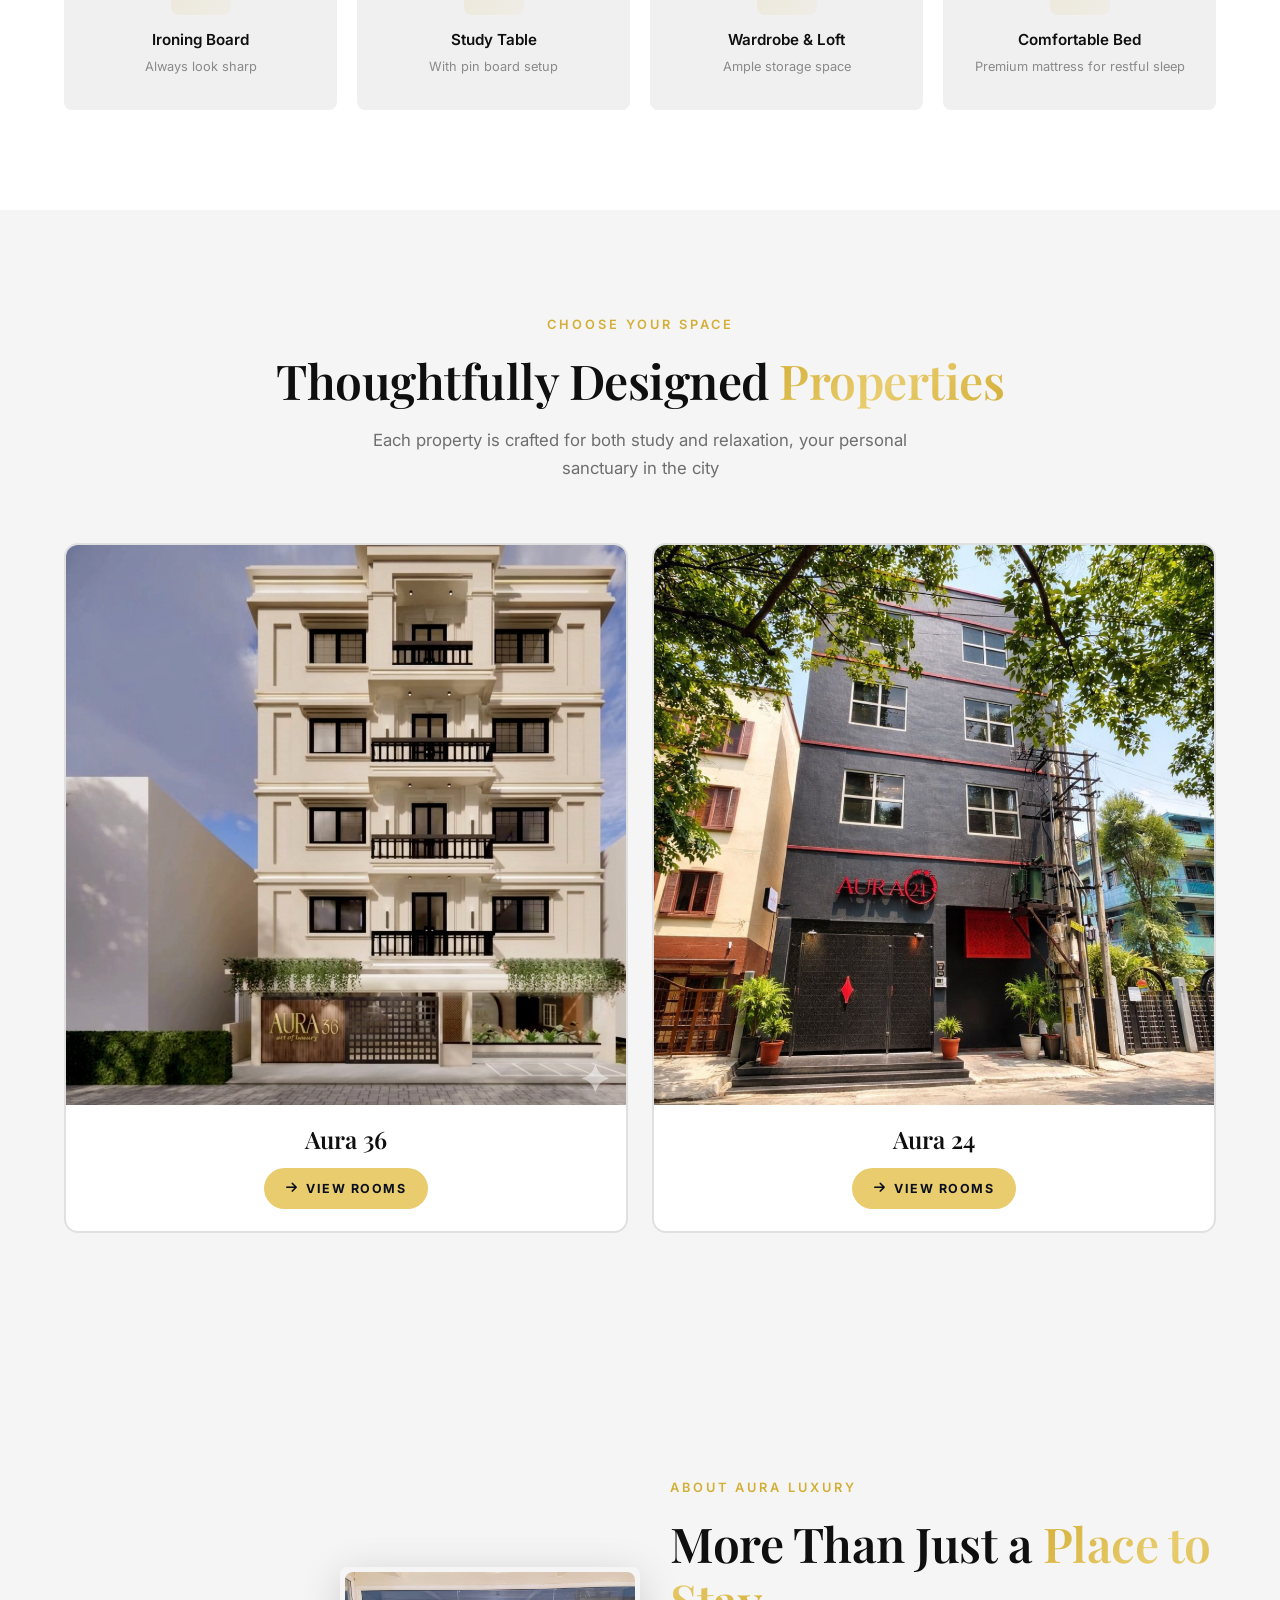
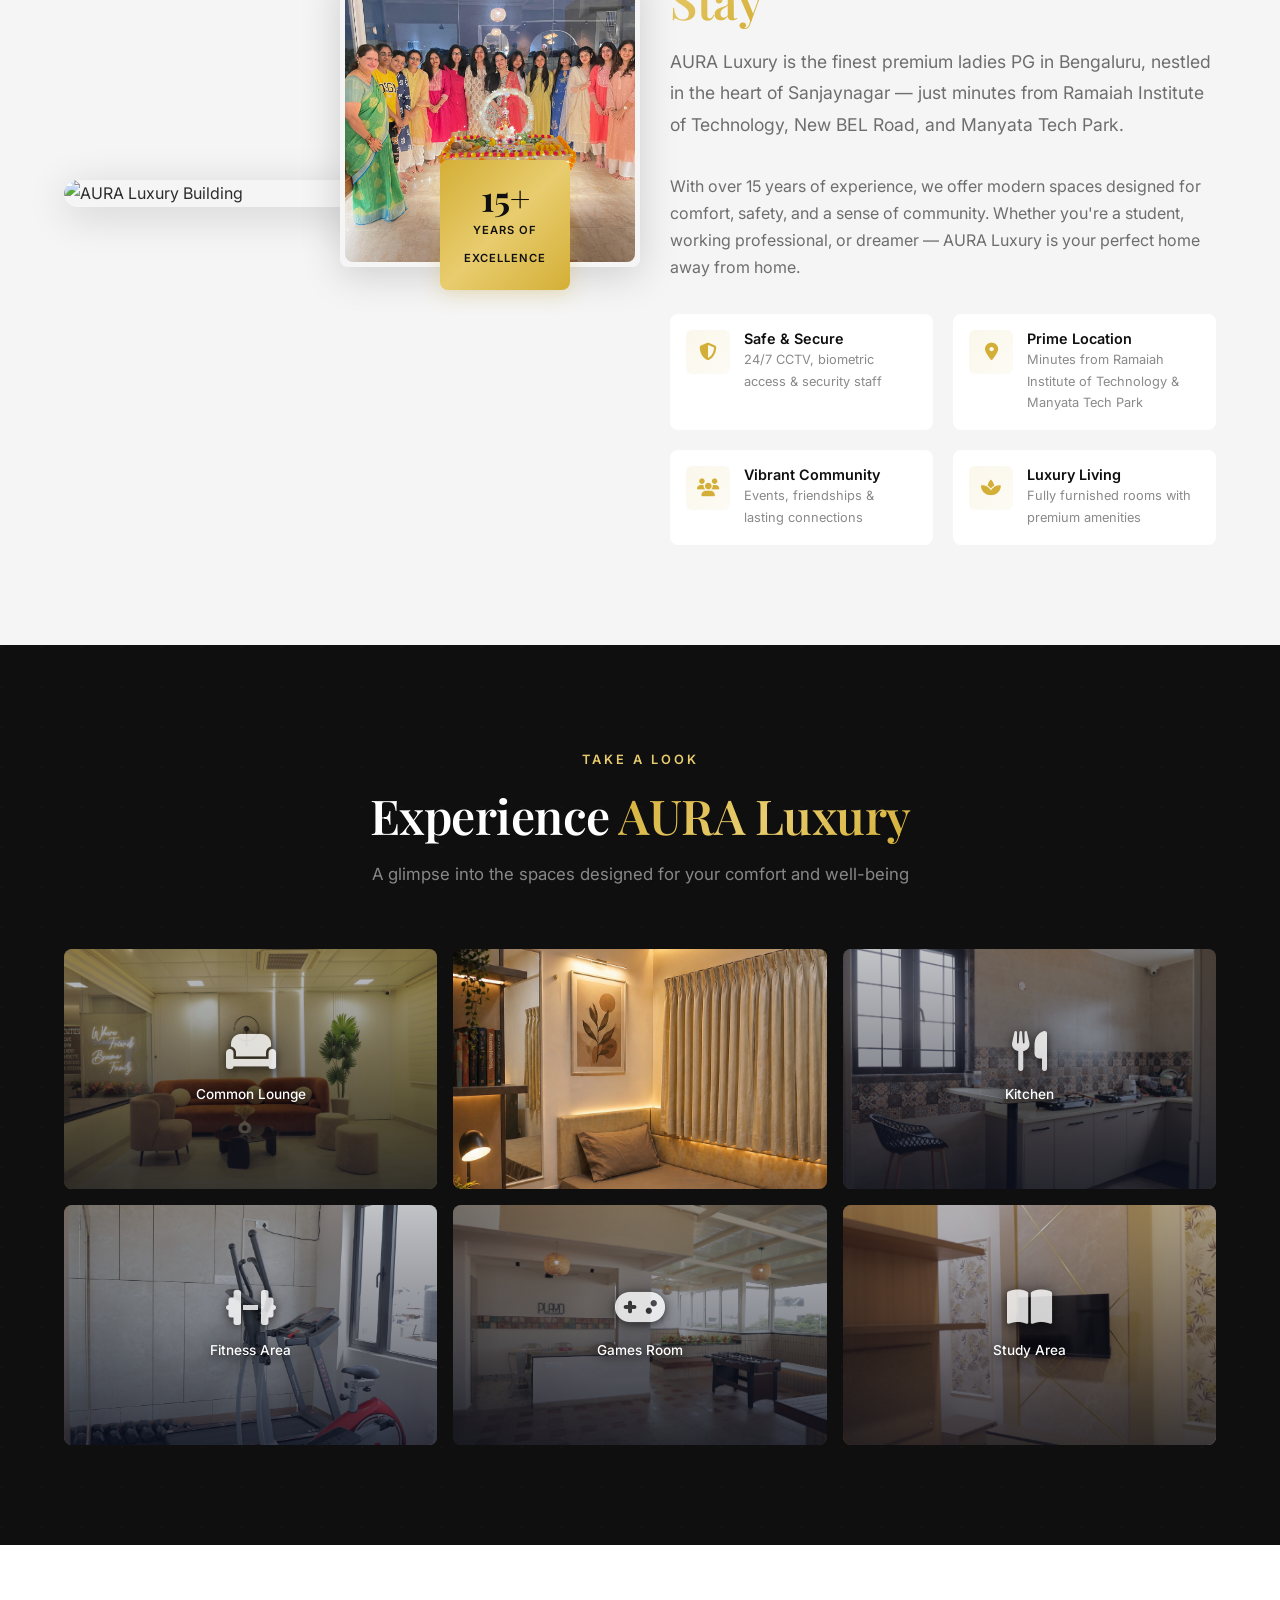
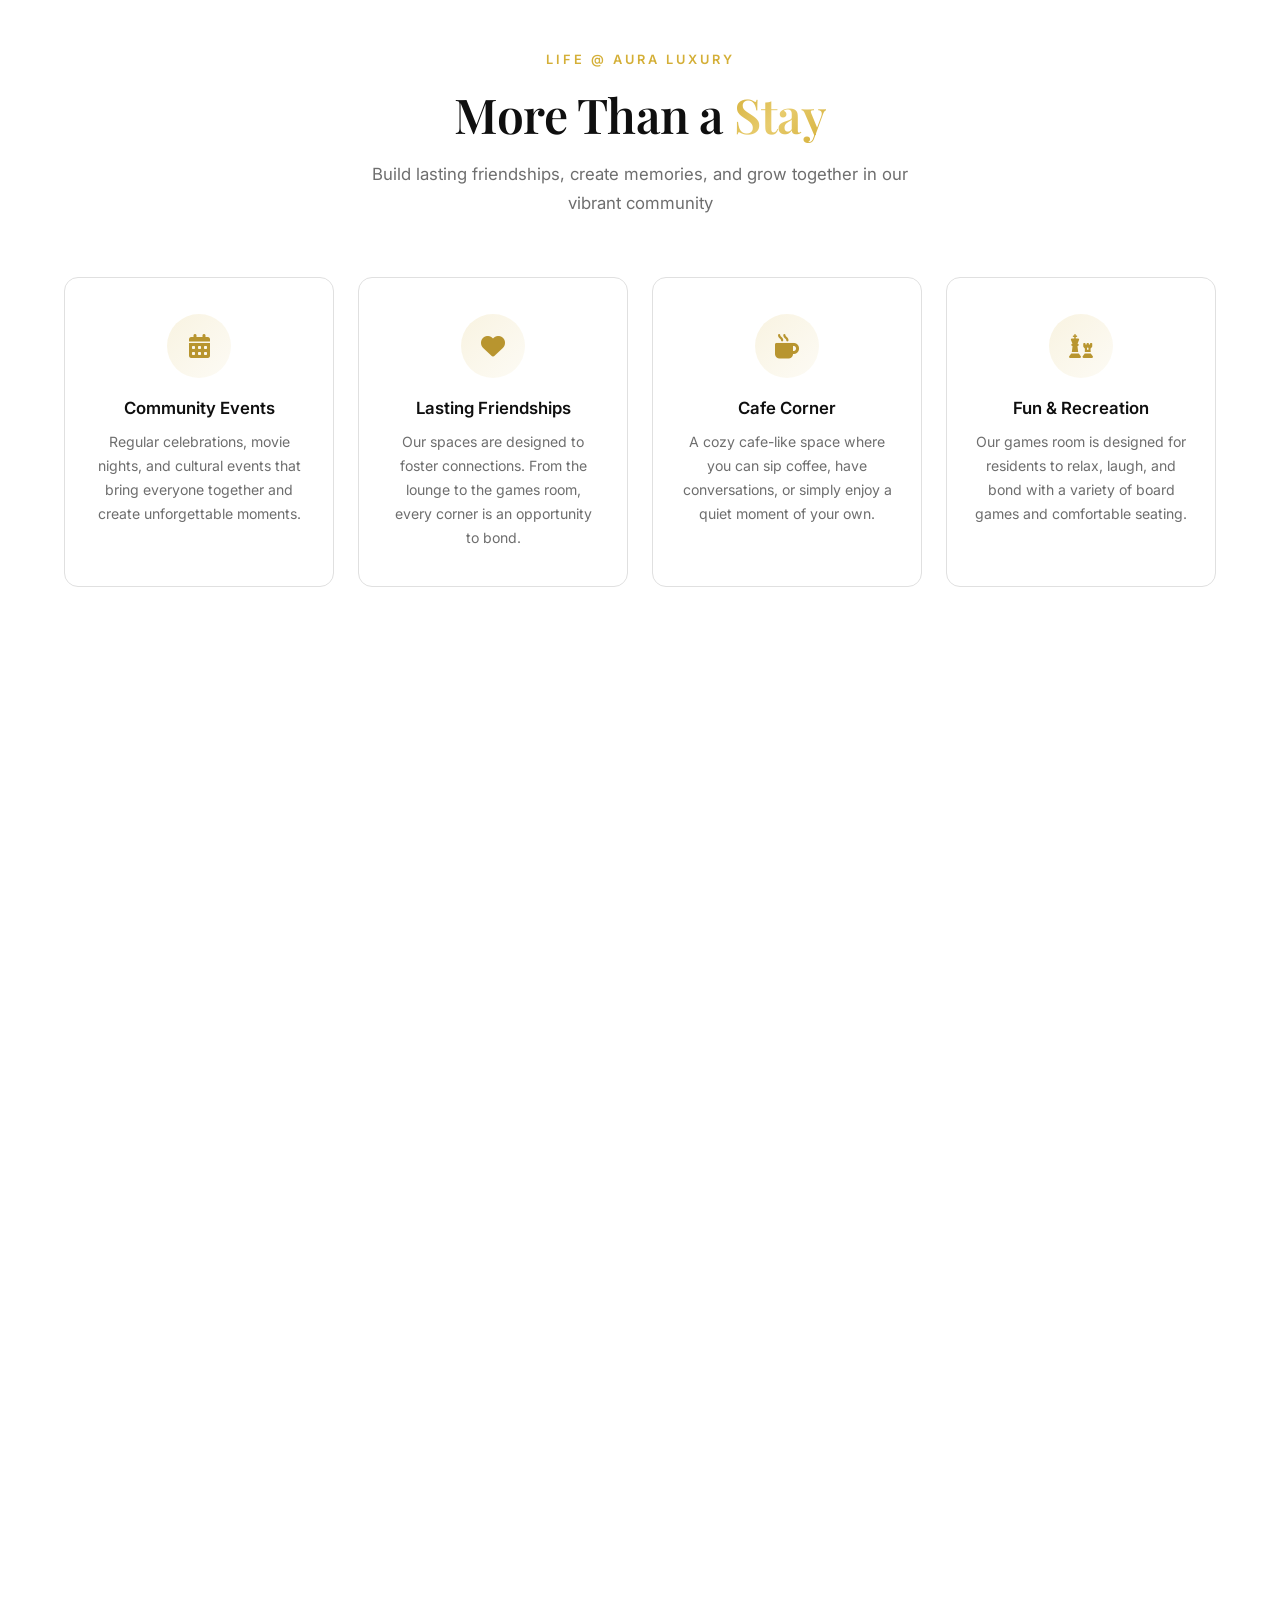
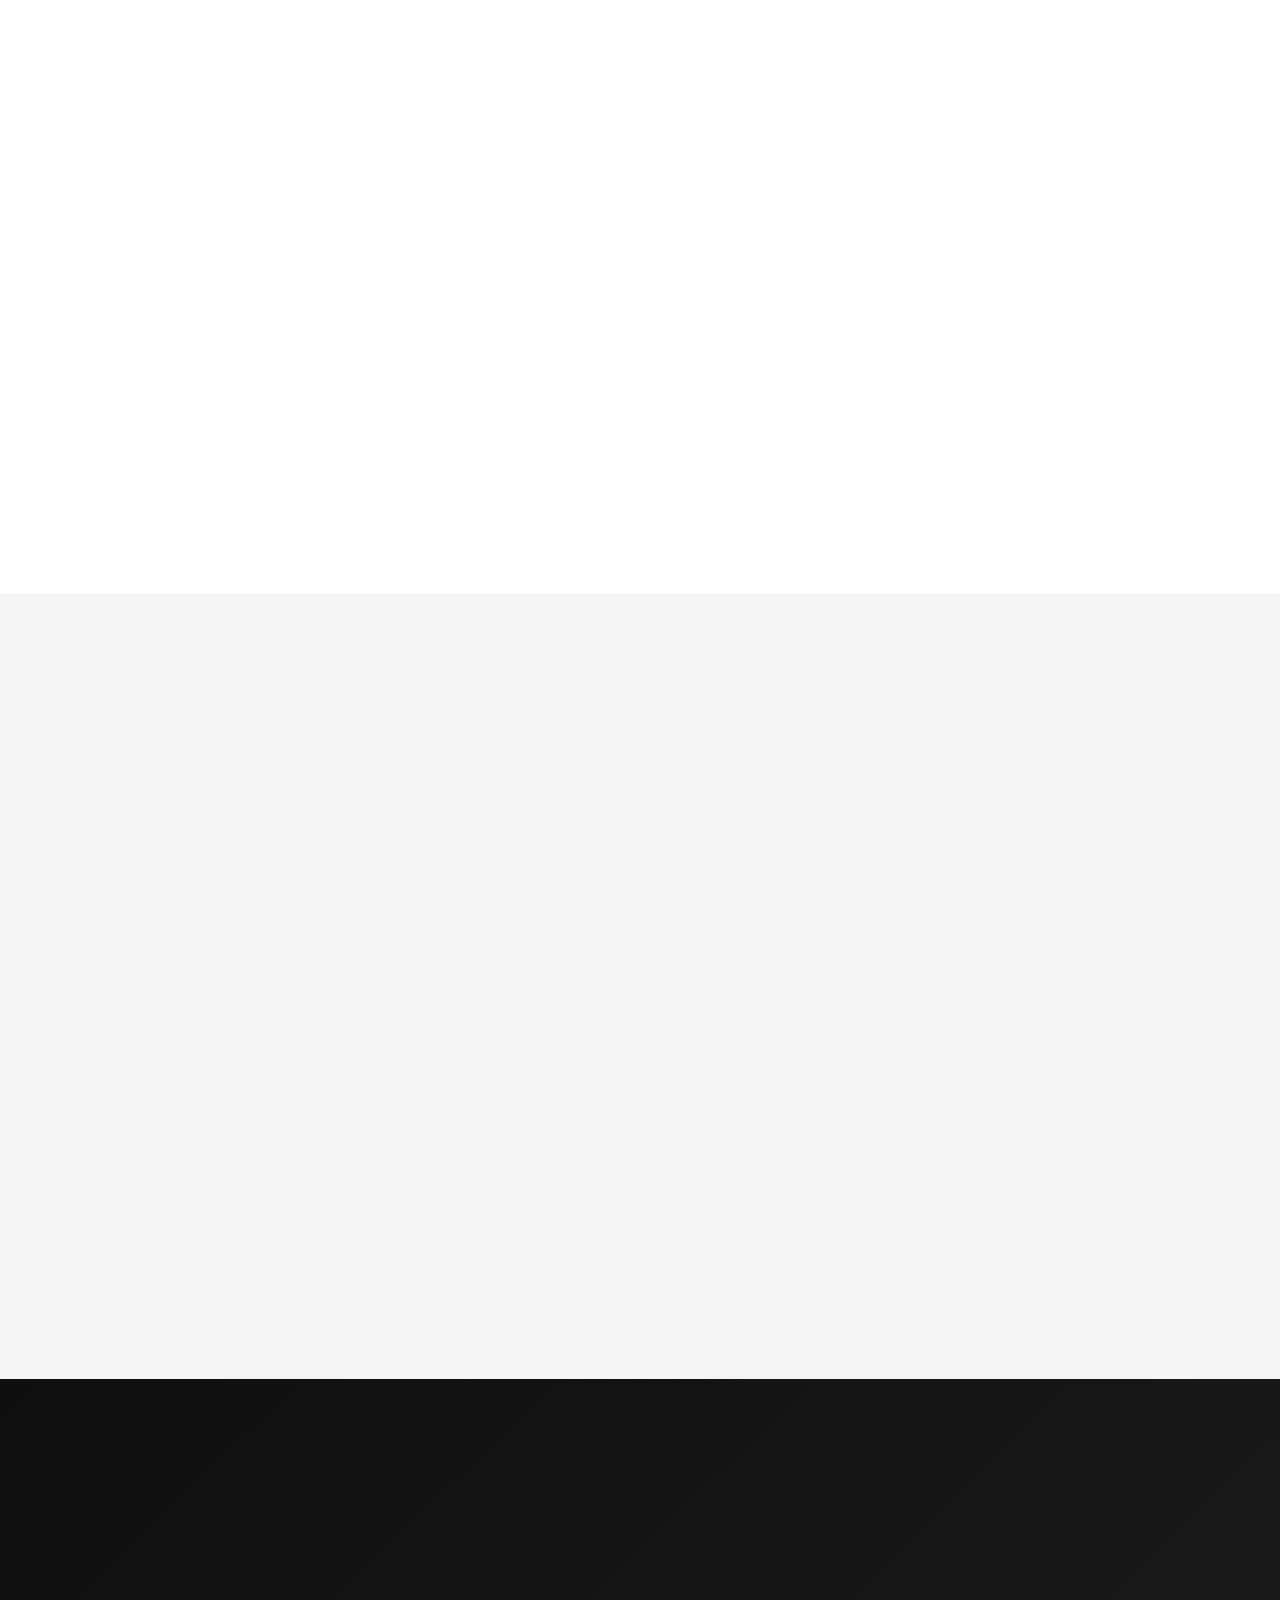
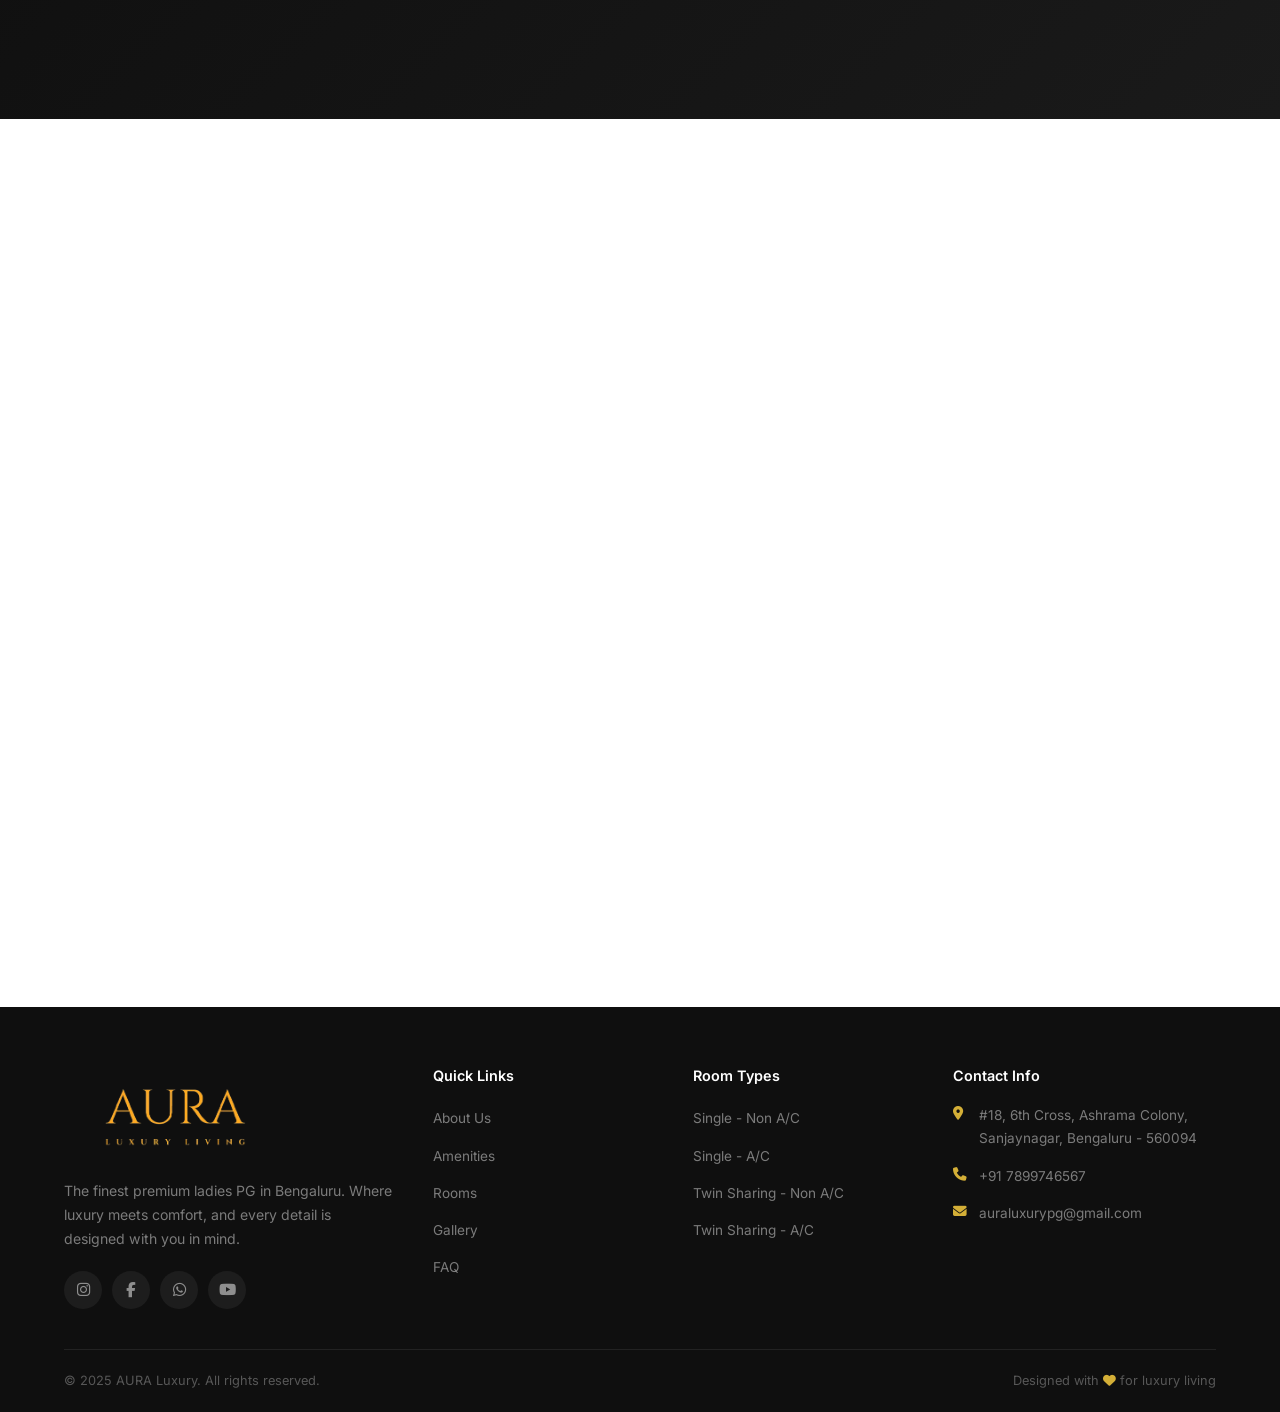
==== commit f76b396f: "Kitchen amenities + gallery icon visibility + map URL + room features - Kitchen tab: add Personal Bu" ====
--- a/index.html
+++ b/index.html
@@ -279,6 +279,21 @@
                             <h4>Hygienic Space</h4>
                             <p>Clean & well-maintained</p>
                         </div>
+                        <div class="amenity-card">
+                            <div class="amenity-icon"><i class="fas fa-user-tie"></i></div>
+                            <h4>The Personal Butler</h4>
+                            <p>On-call assistance, seamlessly</p>
+                        </div>
+                        <div class="amenity-card">
+                            <div class="amenity-icon"><i class="fas fa-bell-concierge"></i></div>
+                            <h4>Concierge</h4>
+                            <p>Bookings, errands & local recommendations</p>
+                        </div>
+                        <div class="amenity-card">
+                            <div class="amenity-icon"><i class="fas fa-champagne-glasses"></i></div>
+                            <h4>Elevated Dining</h4>
+                            <p>Curated menus and a refined table experience</p>
+                        </div>
                     </div>
                 </div>
 
@@ -613,7 +628,7 @@
                 </div>
                 <div class="location-map" data-animate="fade-left">
                     <div class="map-container" style="display:flex;align-items:center;justify-content:center;background:linear-gradient(135deg,#1a1a2e 0%,#16213e 100%);border-radius:16px;">
-                        <a href="https://share.google/4LE5m0FWl8pKVRx5G" target="_blank" rel="noopener" style="display:flex;flex-direction:column;align-items:center;gap:16px;text-decoration:none;color:#c9a96e;padding:40px;">
+                        <a href="https://www.google.com/maps/place/Aura+36/data=!4m2!3m1!1s0x0:0x5ef6fdbe1ed28846?sa=X&ved=1t:2428&hl=en-GB&ictx=111" target="_blank" rel="noopener" style="display:flex;flex-direction:column;align-items:center;gap:16px;text-decoration:none;color:#c9a96e;padding:40px;">
                             <i class="fas fa-map-location-dot" style="font-size:64px;"></i>
                             <span style="font-size:18px;font-weight:600;letter-spacing:1px;">View on Google Maps</span>
                             <span style="font-size:13px;color:rgba(255,255,255,0.5);text-align:center;">#18, 6th Cross, Ashrama Colony,<br>Sanjaynagar, Bengaluru - 560094</span>
@@ -621,7 +636,7 @@
                     </div>
                     <div class="map-address">
                         <i class="fas fa-location-dot"></i>
-                        <a href="https://share.google/4LE5m0FWl8pKVRx5G" target="_blank" rel="noopener" style="color:inherit;text-decoration:none;">#18, 6th Cross, Ashrama Colony, Sanjaynagar, Bengaluru - 560094</a>
+                        <a href="https://www.google.com/maps/place/Aura+36/data=!4m2!3m1!1s0x0:0x5ef6fdbe1ed28846?sa=X&ved=1t:2428&hl=en-GB&ictx=111" target="_blank" rel="noopener" style="color:inherit;text-decoration:none;">#18, 6th Cross, Ashrama Colony, Sanjaynagar, Bengaluru - 560094</a>
                     </div>
                 </div>
             </div>
@@ -733,7 +748,7 @@
                         <div class="contact-icon"><i class="fas fa-location-dot"></i></div>
                         <div>
                             <h4>Our Address</h4>
-                            <p><a href="https://share.google/4LE5m0FWl8pKVRx5G" target="_blank" rel="noopener" style="color:inherit;text-decoration:none;">#18, 6th Cross, Ashrama Colony,<br>Sanjaynagar, Bengaluru - 560094</a></p>
+                            <p><a href="https://www.google.com/maps/place/Aura+36/data=!4m2!3m1!1s0x0:0x5ef6fdbe1ed28846?sa=X&ved=1t:2428&hl=en-GB&ictx=111" target="_blank" rel="noopener" style="color:inherit;text-decoration:none;">#18, 6th Cross, Ashrama Colony,<br>Sanjaynagar, Bengaluru - 560094</a></p>
                         </div>
                     </div>
                     <div class="contact-card">
@@ -837,7 +852,7 @@
                     <ul>
                         <li>
                             <i class="fas fa-location-dot"></i>
-                            <a href="https://share.google/4LE5m0FWl8pKVRx5G" target="_blank" rel="noopener" style="color:inherit;text-decoration:none;">#18, 6th Cross, Ashrama Colony,<br>Sanjaynagar, Bengaluru - 560094</a>
+                            <a href="https://www.google.com/maps/place/Aura+36/data=!4m2!3m1!1s0x0:0x5ef6fdbe1ed28846?sa=X&ved=1t:2428&hl=en-GB&ictx=111" target="_blank" rel="noopener" style="color:inherit;text-decoration:none;">#18, 6th Cross, Ashrama Colony,<br>Sanjaynagar, Bengaluru - 560094</a>
                         </li>
                         <li>
                             <i class="fas fa-phone"></i>
--- a/styles.css
+++ b/styles.css
@@ -951,7 +951,7 @@
     content: '';
     position: absolute;
     inset: 0;
-    background: linear-gradient(180deg, rgba(10, 15, 30, 0.05) 0%, rgba(10, 15, 30, 0.35) 55%, rgba(10, 15, 30, 0.75) 100%);
+    background: linear-gradient(180deg, rgba(10, 15, 30, 0.25) 0%, rgba(10, 15, 30, 0.5) 55%, rgba(10, 15, 30, 0.75) 100%);
     transition: opacity 0.4s ease;
     pointer-events: none;
 }
@@ -960,7 +960,7 @@
     position: relative;
     z-index: 1;
     color: #fff;
-    text-shadow: 0 2px 8px rgba(0, 0, 0, 0.4);
+    text-shadow: 0 2px 8px rgba(0, 0, 0, 0.7), 0 0 24px rgba(0, 0, 0, 0.5);
 }
 .gallery-item:hover .img-placeholder::after {
     opacity: 0.35;
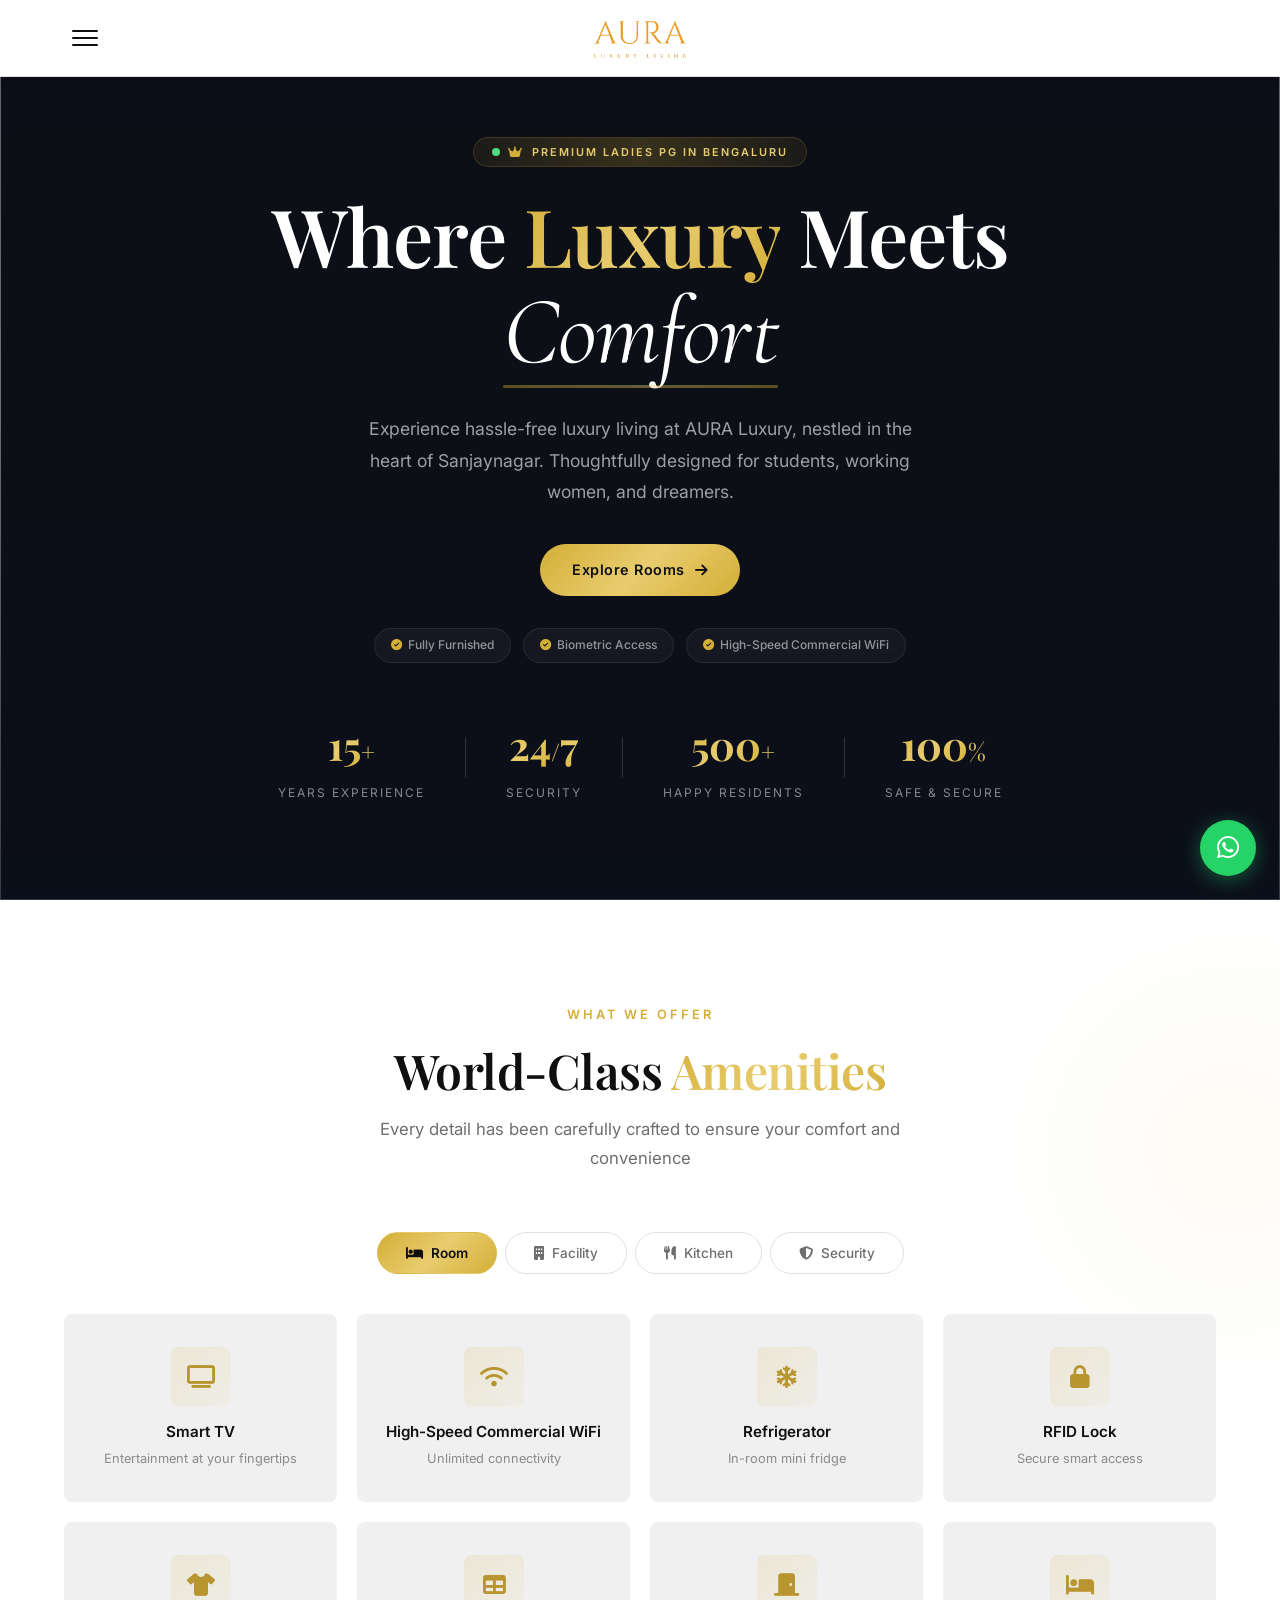
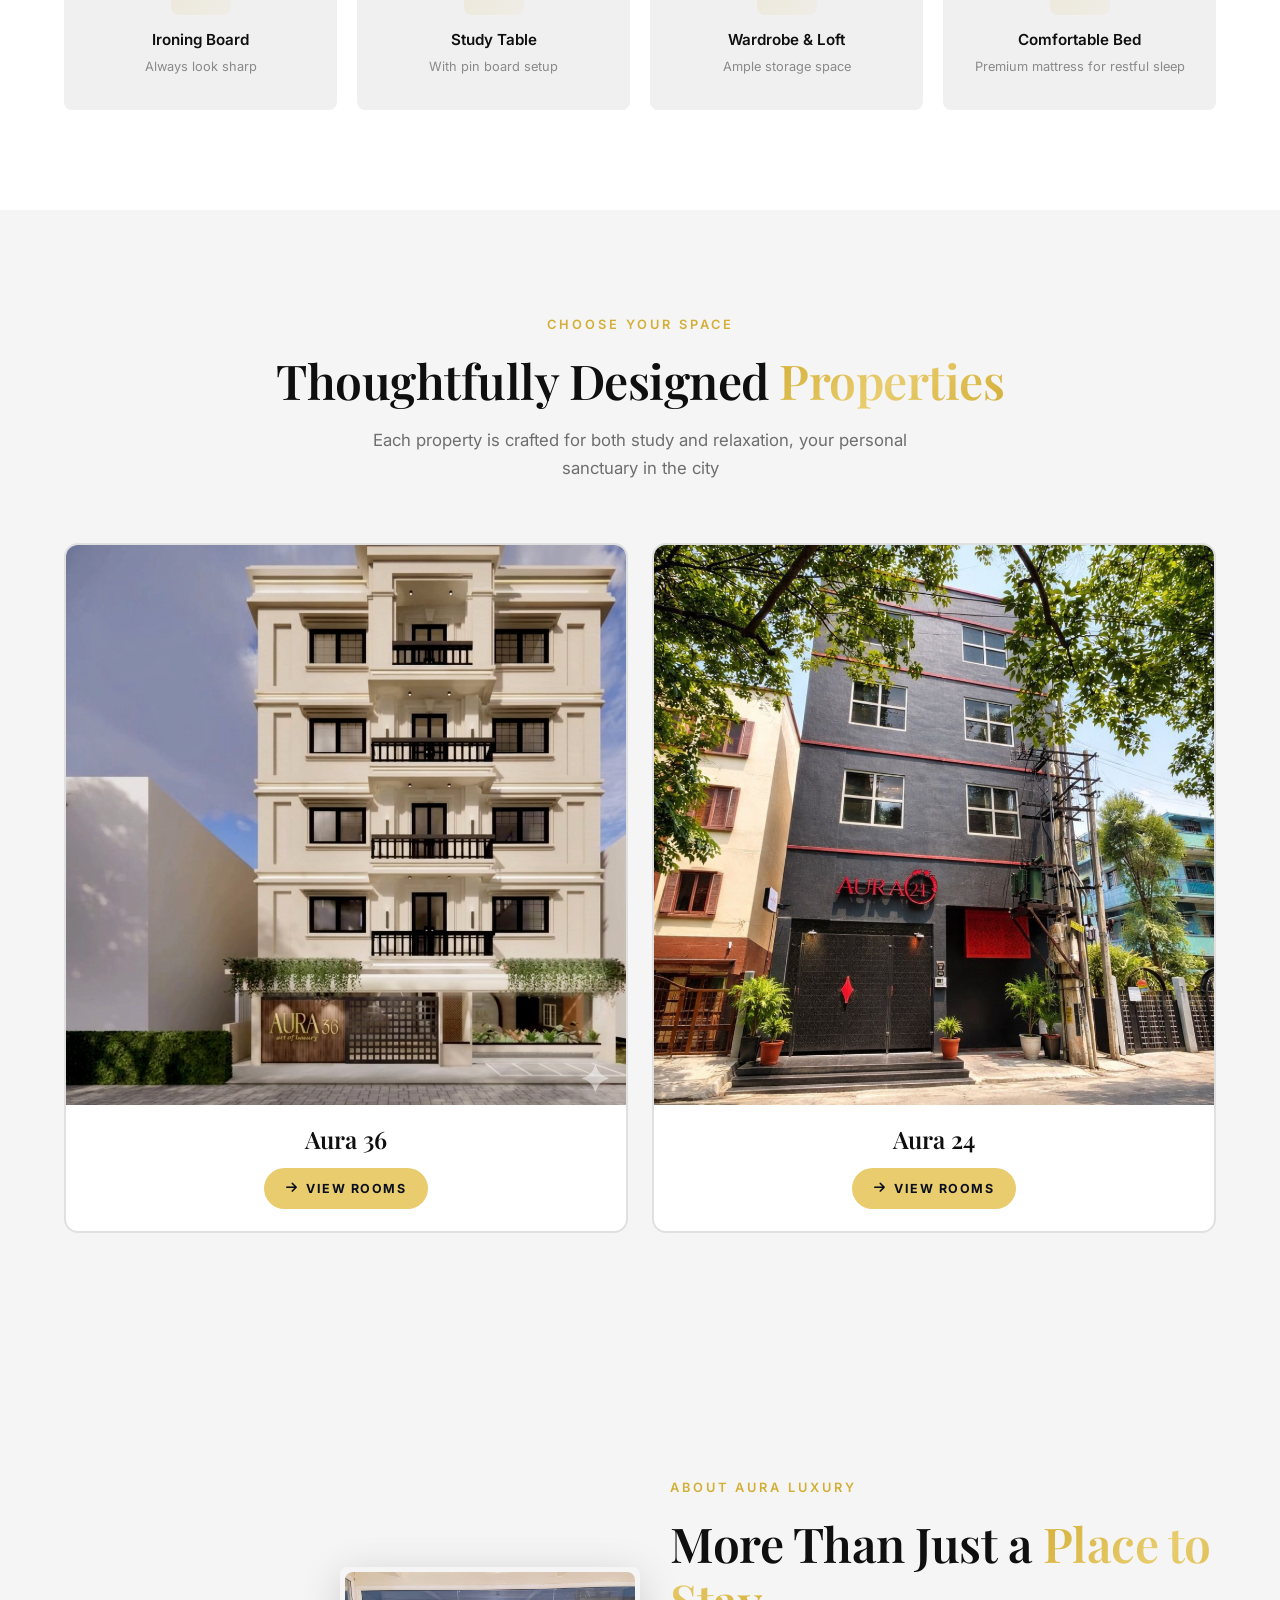
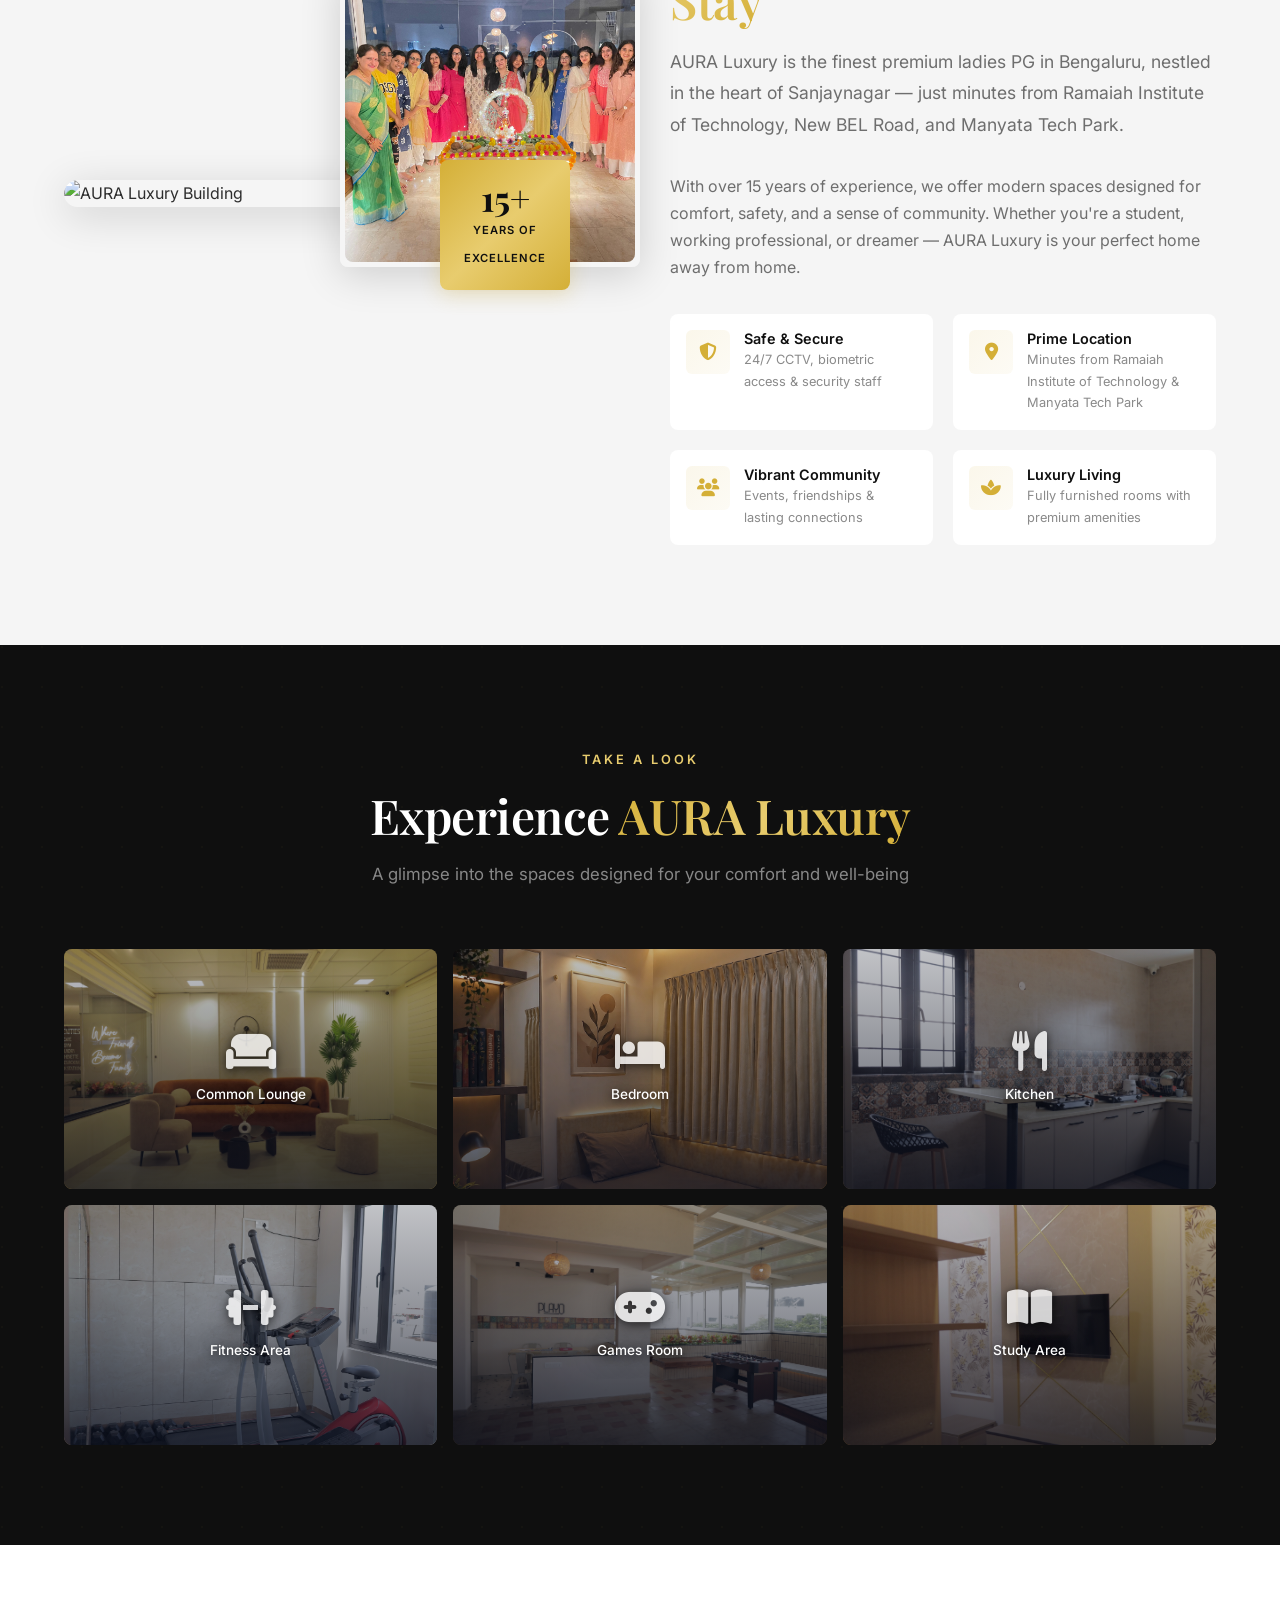
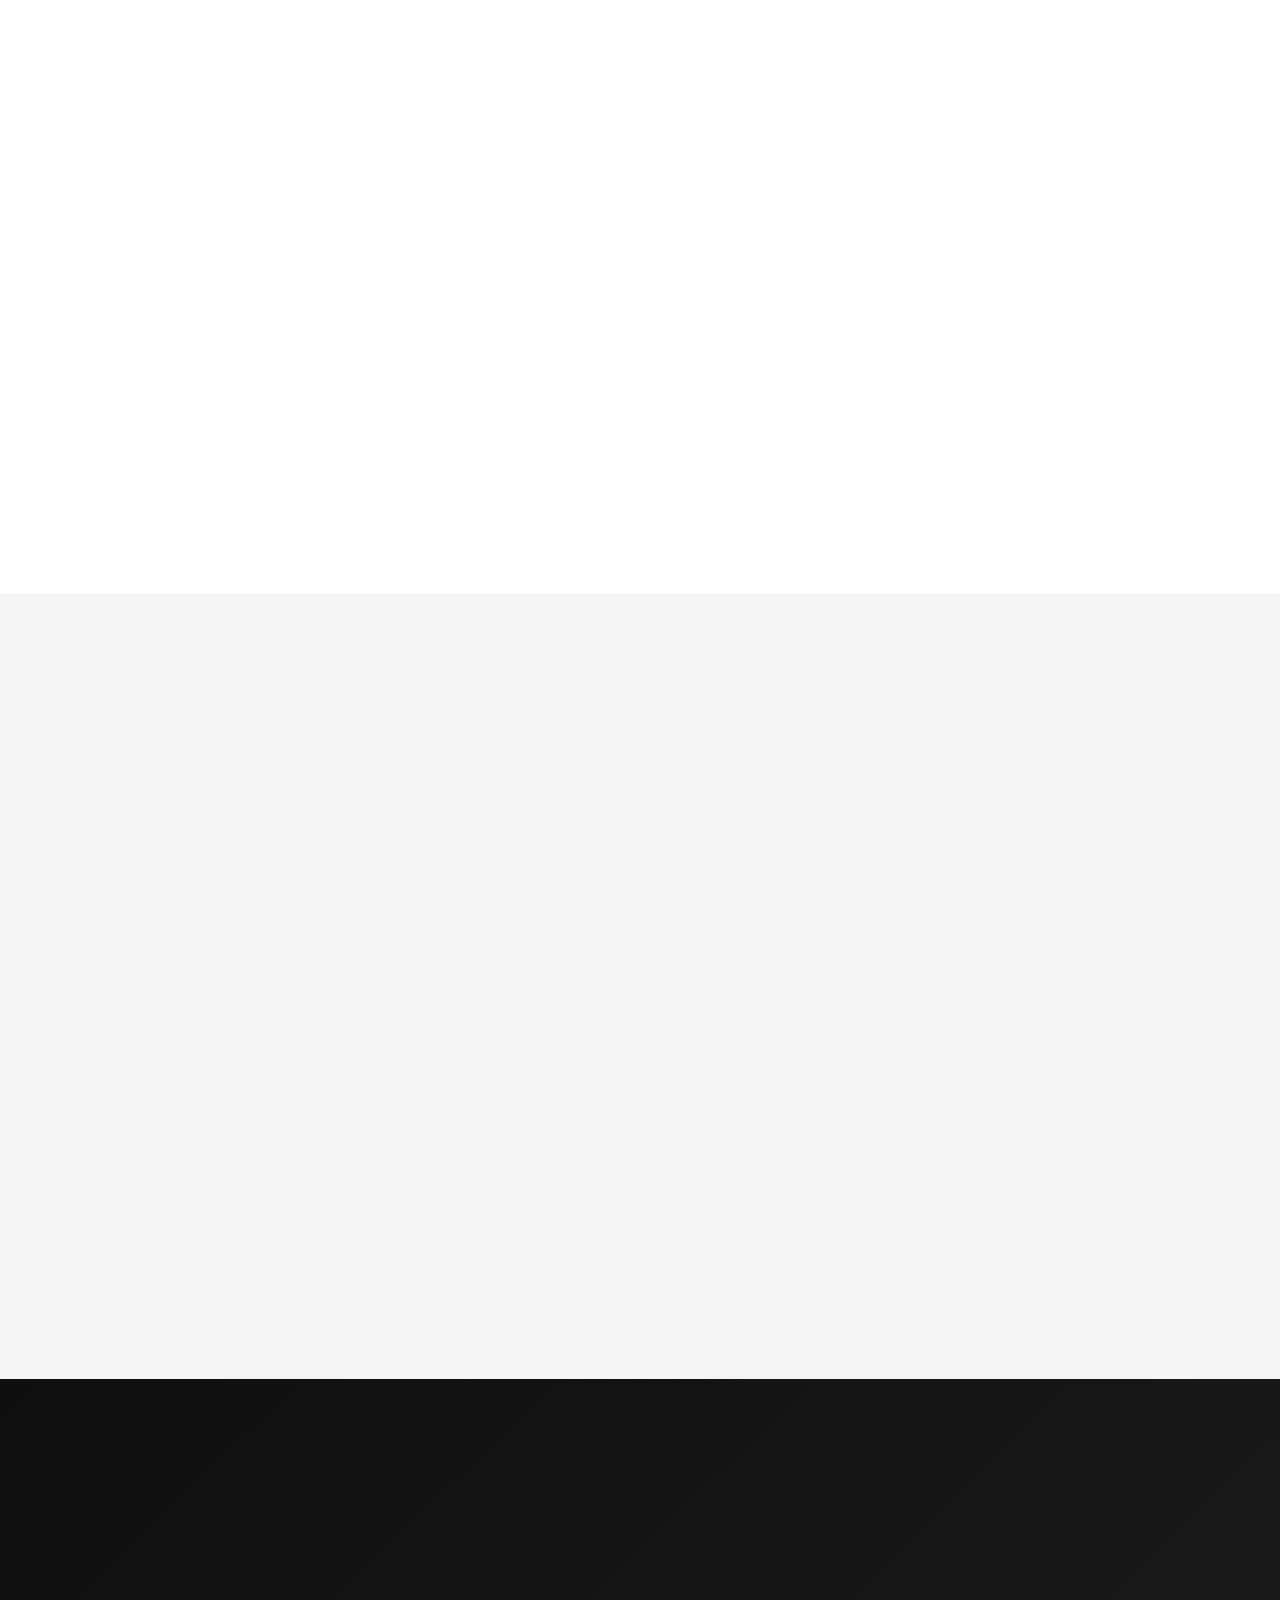
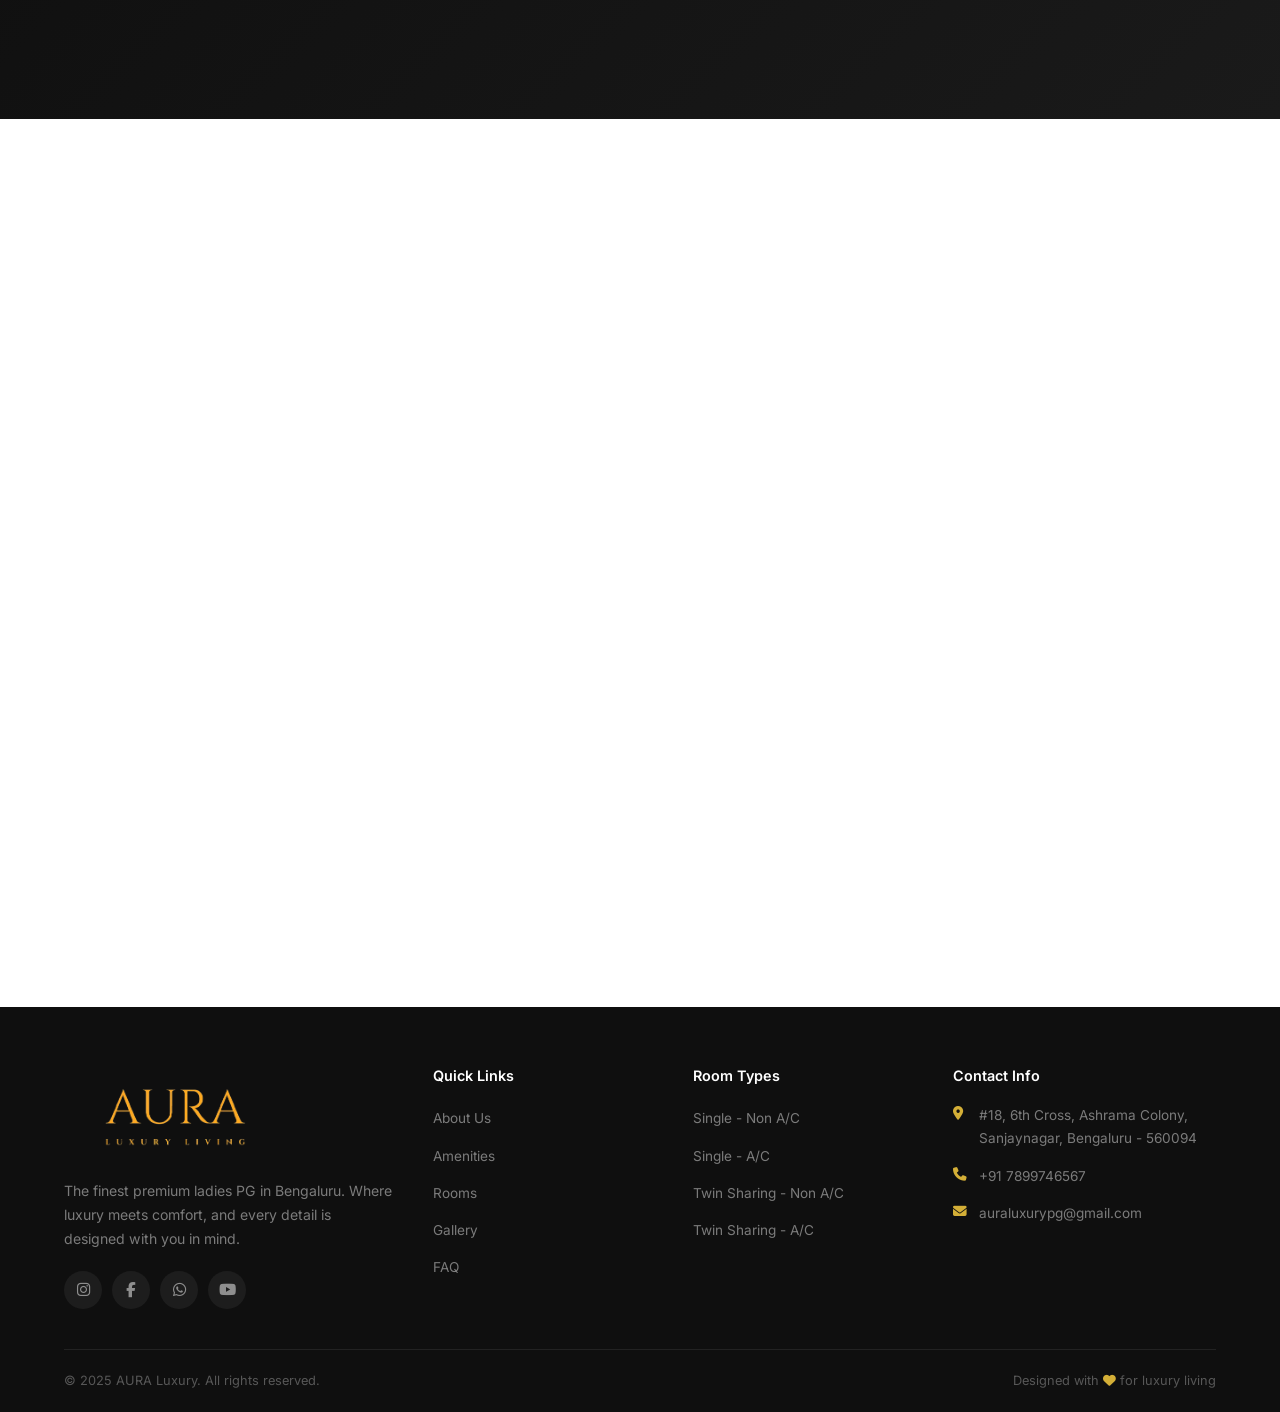
==== commit 4e23cbc2: "Restore icon and label on the bedroom gallery tile The tile was using a plain <img> tag with no .img" ====
--- a/index.html
+++ b/index.html
@@ -438,7 +438,10 @@
                     </div>
                 </div>
                 <div class="gallery-item">
-                    <img src="images/gallery-bedroom.png" alt="Cozy Bedroom" style="width:100%;height:100%;object-fit:cover;display:block;">
+                    <div class="img-placeholder img-gallery-2">
+                        <i class="fas fa-bed"></i>
+                        <span>Bedroom</span>
+                    </div>
                     <div class="gallery-overlay">
                         <h4>Cozy Bedroom</h4>
                         <p>Your personal sanctuary</p>
--- a/styles.css
+++ b/styles.css
@@ -973,7 +973,7 @@
 }
 
 .img-gallery-2 {
-    background-image: url('images/aura-36/wb17.webp');
+    background-image: url('images/gallery-bedroom.png');
     aspect-ratio: auto;
     height: 100%;
 }
